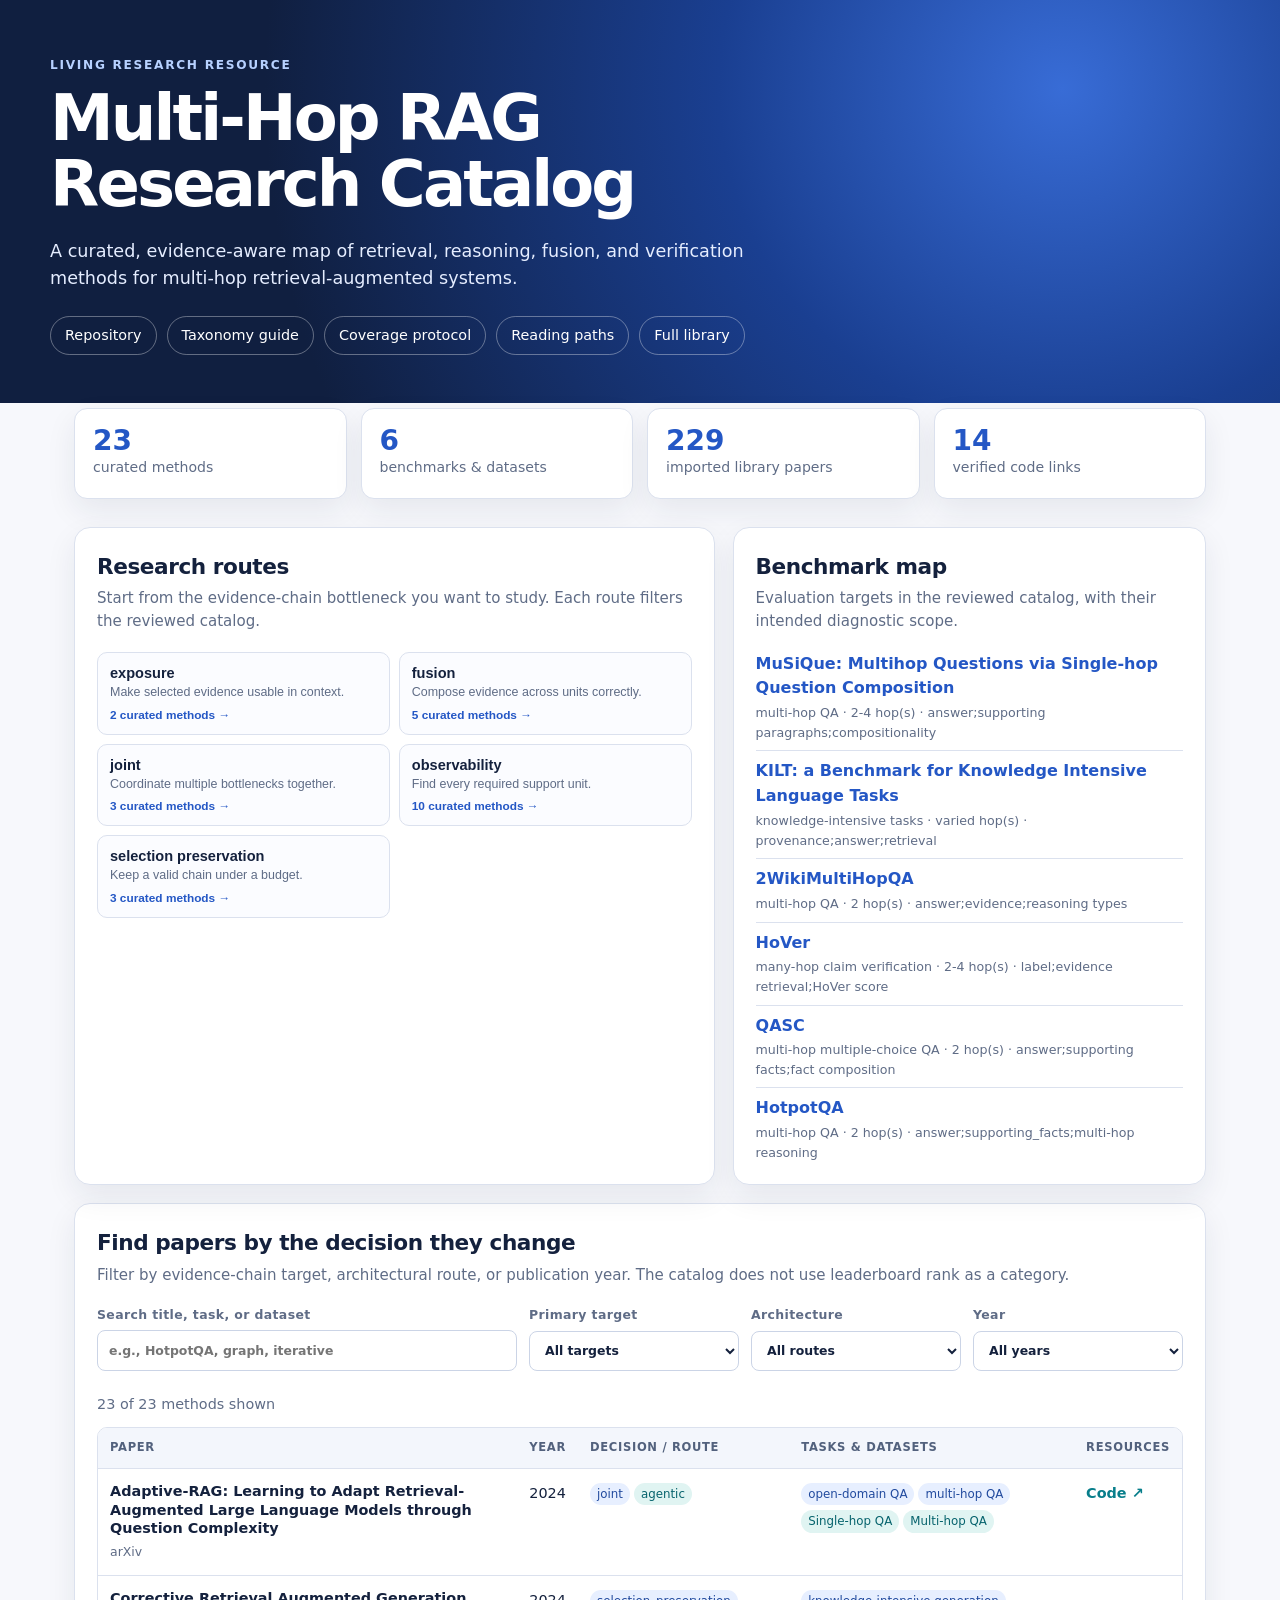
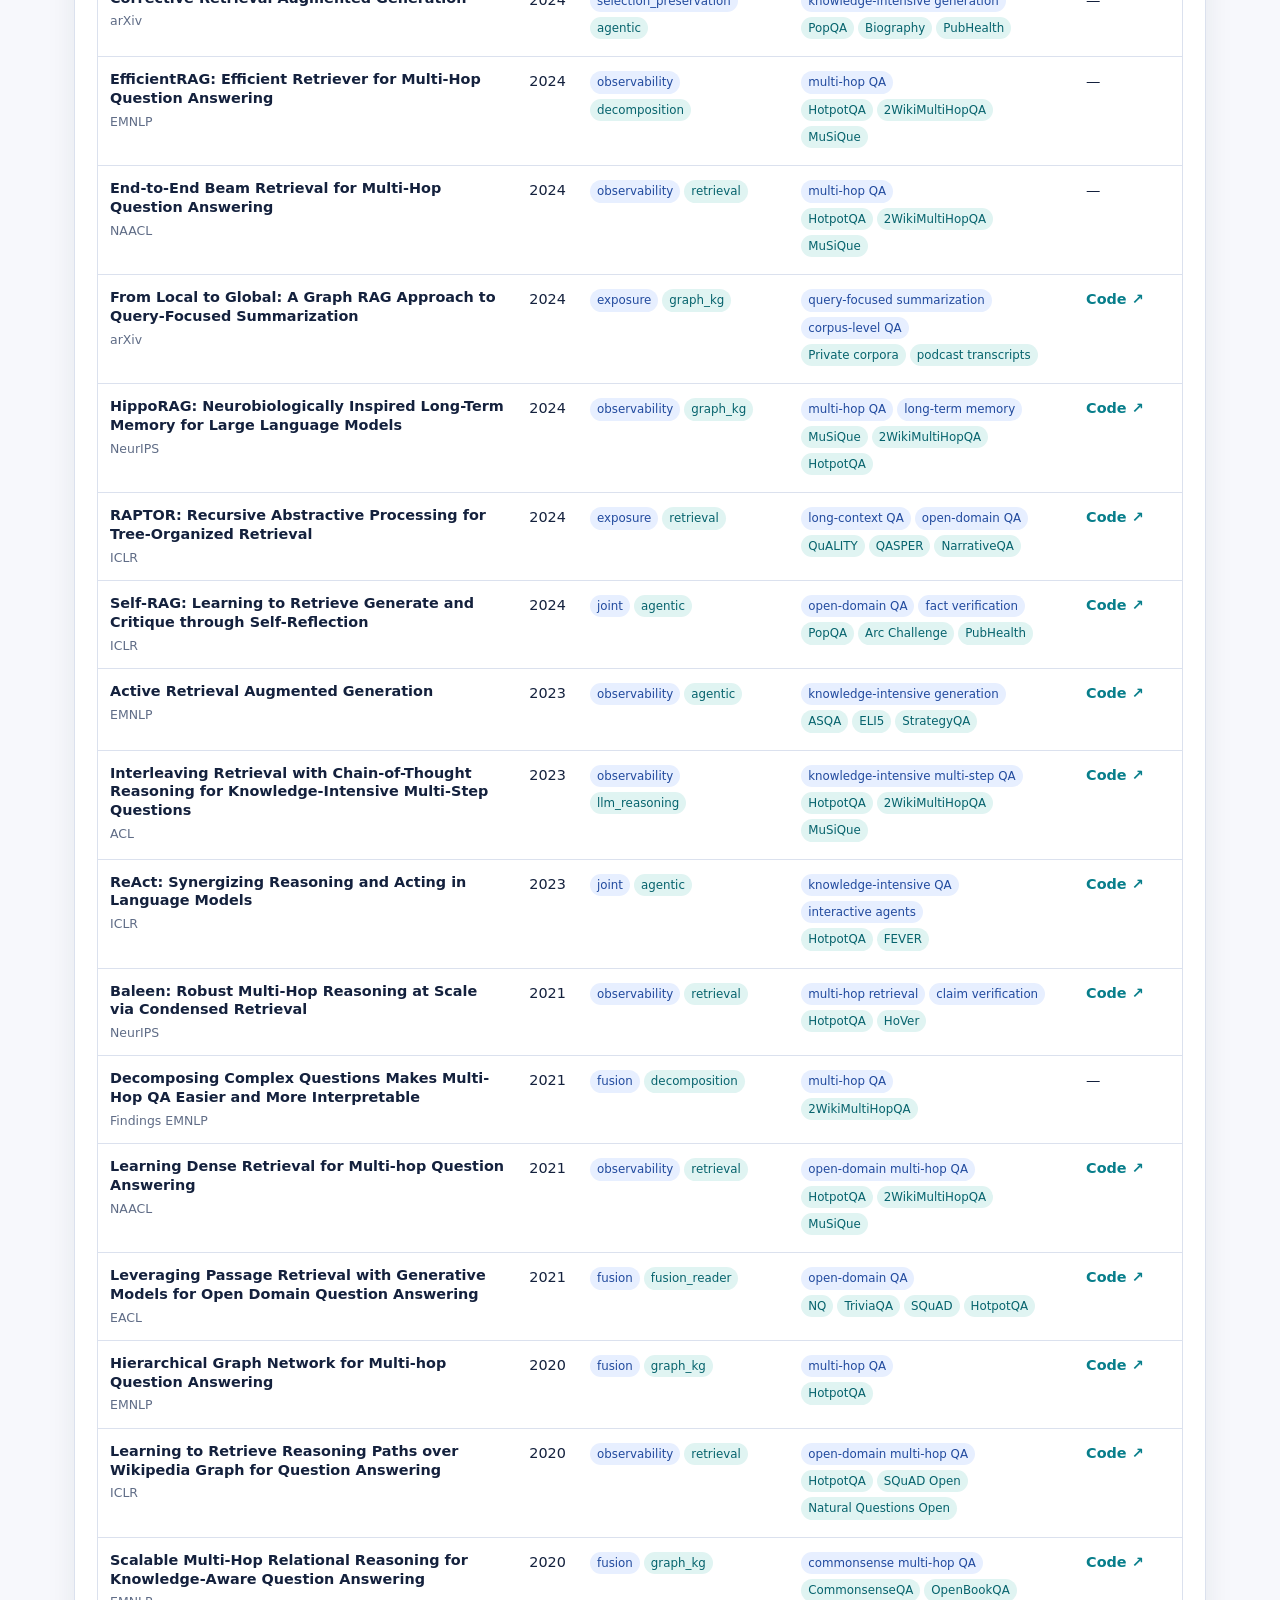
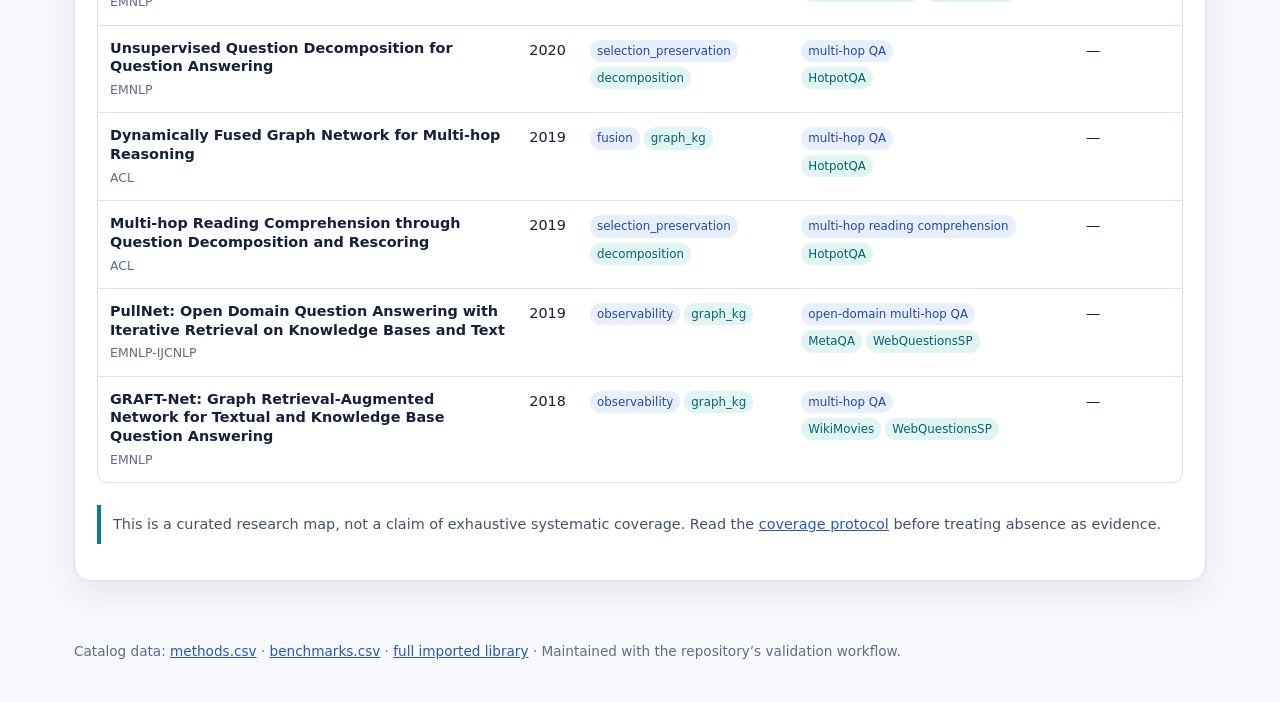
==== docs/index.html @ 1af34204 "Sync v7 evidence-chain manuscript artifacts" ====
<!doctype html>
<html lang="en">
  <head>
    <meta charset="utf-8">
    <meta name="viewport" content="width=device-width, initial-scale=1">
    <meta name="description" content="A filterable research catalog for multi-hop retrieval-augmented reasoning.">
    <title>Multi-Hop RAG Survey · Research Catalog</title>
    <style>
      :root {
        --ink: #14213d;
        --paper: #f7f8fc;
        --surface: #ffffff;
        --line: #dbe1ee;
        --muted: #5f6c86;
        --accent: #2457c5;
        --accent-soft: #e7efff;
        --teal: #087e8b;
        --shadow: 0 12px 30px rgba(20, 33, 61, .08);
      }
      * { box-sizing: border-box; }
      body { margin: 0; color: var(--ink); background: var(--paper); font: 16px/1.55 Inter, ui-sans-serif, system-ui, -apple-system, BlinkMacSystemFont, "Segoe UI", sans-serif; }
      a { color: var(--accent); }
      .hero { background: radial-gradient(circle at 83% 22%, #386cd6 0, #1a3f91 31%, #101f40 72%); color: #fff; padding: 56px 24px 48px; }
      .wrap { width: min(1180px, 100%); margin: 0 auto; }
      .eyebrow { margin: 0 0 10px; color: #b7d1ff; font-size: .76rem; font-weight: 750; letter-spacing: .14em; text-transform: uppercase; }
      h1 { max-width: 860px; margin: 0; font-size: clamp(2.1rem, 5vw, 4rem); line-height: 1.04; letter-spacing: -.045em; }
      .lead { max-width: 750px; margin: 20px 0 0; color: #e5edff; font-size: 1.1rem; }
      .links { display: flex; flex-wrap: wrap; gap: 10px; margin-top: 24px; }
      .links a { border: 1px solid rgba(255,255,255,.35); border-radius: 999px; color: #fff; padding: 7px 14px; text-decoration: none; font-size: .9rem; }
      main { padding: 30px 24px 60px; }
      .metrics { display: grid; grid-template-columns: repeat(4, minmax(0, 1fr)); gap: 14px; margin: -25px 0 28px; }
      .metric { background: var(--surface); border: 1px solid var(--line); border-radius: 13px; box-shadow: var(--shadow); padding: 18px; }
      .metric strong { display: block; color: var(--accent); font-size: 1.75rem; line-height: 1; }
      .metric span { color: var(--muted); font-size: .88rem; }
      .panel { background: var(--surface); border: 1px solid var(--line); border-radius: 16px; box-shadow: var(--shadow); padding: 22px; }
      .hub-grid { display: grid; grid-template-columns: 1.15fr .85fr; gap: 18px; margin-bottom: 18px; }
      .route-grid { display: grid; grid-template-columns: repeat(2, minmax(0, 1fr)); gap: 9px; }
      .route { border: 1px solid var(--line); border-radius: 10px; background: #fbfcff; color: var(--ink); cursor: pointer; padding: 12px; text-align: left; transition: border-color .15s, transform .15s; }
      .route:hover { border-color: var(--accent); transform: translateY(-1px); }
      .route strong { display: block; font-size: .91rem; }
      .route span { color: var(--muted); display: block; font-size: .78rem; line-height: 1.35; margin-top: 3px; }
      .route em { color: var(--accent); display: block; font-size: .74rem; font-style: normal; font-weight: 750; margin-top: 7px; }
      .benchmark-list { display: grid; gap: 8px; }
      .benchmark { border-bottom: 1px solid var(--line); padding-bottom: 8px; }
      .benchmark:last-child { border: 0; padding-bottom: 0; }
      .benchmark a { font-weight: 720; text-decoration: none; }
      .benchmark p { color: var(--muted); font-size: .79rem; margin: 2px 0 0; }
      h2 { margin: 0 0 4px; font-size: 1.35rem; letter-spacing: -.02em; }
      .subtle { margin: 0 0 18px; color: var(--muted); font-size: .94rem; }
      .filters { display: grid; grid-template-columns: 2fr repeat(3, 1fr); gap: 12px; }
      label { display: grid; gap: 5px; color: var(--muted); font-size: .78rem; font-weight: 700; letter-spacing: .03em; }
      input, select { width: 100%; border: 1px solid #cbd4e6; border-radius: 8px; background: #fff; color: var(--ink); font: inherit; padding: 10px 11px; }
      input:focus, select:focus { outline: 3px solid #bcd0ff; border-color: var(--accent); }
      .result-line { margin: 22px 0 12px; color: var(--muted); font-size: .9rem; }
      .scroll { overflow-x: auto; border: 1px solid var(--line); border-radius: 10px; }
      table { width: 100%; min-width: 920px; border-collapse: collapse; font-size: .9rem; }
      th { padding: 11px 12px; background: #f3f6fc; color: #52617d; font-size: .72rem; letter-spacing: .06em; text-align: left; text-transform: uppercase; }
      td { padding: 13px 12px; border-top: 1px solid var(--line); vertical-align: top; }
      .paper { display: block; color: var(--ink); font-weight: 720; line-height: 1.3; text-decoration: none; }
      .paper:hover { color: var(--accent); text-decoration: underline; }
      .venue { display: block; margin-top: 4px; color: var(--muted); font-size: .78rem; }
      .tag { display: inline-block; margin: 0 4px 4px 0; border-radius: 999px; background: var(--accent-soft); color: #214a9e; padding: 2px 7px; font-size: .74rem; white-space: nowrap; }
      .tag.teal { background: #e0f4f2; color: #06636d; }
      .code { color: var(--teal); font-weight: 700; text-decoration: none; }
      .empty { padding: 30px; color: var(--muted); text-align: center; }
      .notice { margin-top: 22px; border-left: 4px solid var(--teal); padding: 8px 12px; color: #44516a; font-size: .9rem; }
      footer { padding: 0 24px 40px; color: var(--muted); font-size: .85rem; }
      @media (max-width: 720px) { .hero { padding-top: 40px; } .metrics, .filters, .hub-grid, .route-grid { grid-template-columns: 1fr; } .panel { padding: 16px; } }
    </style>
  </head>
  <body>
    <header class="hero">
      <div class="wrap">
        <p class="eyebrow">Living research resource</p>
        <h1>Multi-Hop RAG<br>Research Catalog</h1>
        <p class="lead">A curated, evidence-aware map of retrieval, reasoning, fusion, and verification methods for multi-hop retrieval-augmented systems.</p>
        <nav class="links" aria-label="Catalog navigation">
          <a href="https://github.com/TsingyuL/multi-hop-rag-survey">Repository</a>
          <a href="taxonomy.md">Taxonomy guide</a>
          <a href="coverage_protocol.md">Coverage protocol</a>
          <a href="literature_navigator.md">Reading paths</a>
          <a href="library.html">Full library</a>
        </nav>
      </div>
    </header>
    <main class="wrap">
      <section class="metrics" aria-label="Catalog statistics">
        <div class="metric"><strong id="method-count">—</strong><span>curated methods</span></div>
        <div class="metric"><strong id="benchmark-count">—</strong><span>benchmarks & datasets</span></div>
        <div class="metric"><strong id="library-count">—</strong><span>imported library papers</span></div>
        <div class="metric"><strong id="code-count">—</strong><span>verified code links</span></div>
      </section>
      <section class="hub-grid" aria-label="Research map">
        <article class="panel"><h2>Research routes</h2><p class="subtle">Start from the evidence-chain bottleneck you want to study. Each route filters the reviewed catalog.</p><div id="routes" class="route-grid"></div></article>
        <article class="panel"><h2>Benchmark map</h2><p class="subtle">Evaluation targets in the reviewed catalog, with their intended diagnostic scope.</p><div id="benchmarks" class="benchmark-list"></div></article>
      </section>
      <section class="panel">
        <h2>Find papers by the decision they change</h2>
        <p class="subtle">Filter by evidence-chain target, architectural route, or publication year. The catalog does not use leaderboard rank as a category.</p>
        <div class="filters">
          <label>Search title, task, or dataset<input id="search" type="search" placeholder="e.g., HotpotQA, graph, iterative"></label>
          <label>Primary target<select id="estimand"><option value="">All targets</option></select></label>
          <label>Architecture<select id="family"><option value="">All routes</option></select></label>
          <label>Year<select id="year"><option value="">All years</option></select></label>
        </div>
        <p id="result-line" class="result-line" aria-live="polite"></p>
        <div class="scroll"><table>
          <thead><tr><th>Paper</th><th>Year</th><th>Decision / route</th><th>Tasks & datasets</th><th>Resources</th></tr></thead>
          <tbody id="rows"><tr><td colspan="5" class="empty">Loading catalog…</td></tr></tbody>
        </table></div>
        <p class="notice">This is a curated research map, not a claim of exhaustive systematic coverage. Read the <a href="coverage_protocol.md">coverage protocol</a> before treating absence as evidence.</p>
      </section>
    </main>
    <footer class="wrap">Catalog data: <a href="data/methods.csv">methods.csv</a> · <a href="data/benchmarks.csv">benchmarks.csv</a> · <a href="data/library_papers.csv">full imported library</a> · Maintained with the repository’s validation workflow.</footer>
    <script>
      const fields = ["estimand", "family", "year"];
      const labels = { observability: "observability", selection_preservation: "selection preservation", exposure: "exposure", fusion: "fusion", faithfulness: "faithfulness", joint: "joint" };
      const escapeHTML = value => String(value).replace(/[&<>'"]/g, char => ({"&":"&amp;","<":"&lt;",">":"&gt;","'":"&#39;","\"":"&quot;"})[char]);
      const split = value => value.split(";").map(item => item.trim()).filter(Boolean);
      const tag = (text, color = "") => `<span class="tag ${color}">${escapeHTML(text)}</span>`;
      fetch("data/catalog.json")
        .then(response => { if (!response.ok) throw new Error("catalog unavailable"); return response.json(); })
        .then(catalog => {
          const methods = catalog.methods.sort((a, b) => Number(b.year) - Number(a.year) || a.title.localeCompare(b.title));
          document.querySelector("#method-count").textContent = methods.length;
          document.querySelector("#benchmark-count").textContent = catalog.benchmarks.length;
          document.querySelector("#library-count").textContent = (catalog.library || []).length;
          document.querySelector("#code-count").textContent = methods.filter(row => row.code_url).length;
          const options = { estimand: [...new Set(methods.map(row => row.primary_estimand))].sort(), family: [...new Set(methods.map(row => row.architectural_family))].sort(), year: [...new Set(methods.map(row => row.year))].sort((a, b) => b - a) };
          fields.forEach(id => options[id].forEach(value => document.querySelector(`#${id}`).insertAdjacentHTML("beforeend", `<option value="${escapeHTML(value)}">${escapeHTML(labels[value] || value)}</option>`)));
          const routeMeta = {
            observability: "Find every required support unit.",
            selection_preservation: "Keep a valid chain under a budget.",
            exposure: "Make selected evidence usable in context.",
            fusion: "Compose evidence across units correctly.",
            faithfulness: "Test whether evidence causally matters.",
            joint: "Coordinate multiple bottlenecks together.",
          };
          document.querySelector("#routes").innerHTML = options.estimand.map(estimand => {
            const count = methods.filter(row => row.primary_estimand === estimand).length;
            return `<button class="route" type="button" data-estimand="${escapeHTML(estimand)}"><strong>${escapeHTML(labels[estimand] || estimand)}</strong><span>${escapeHTML(routeMeta[estimand] || "")}</span><em>${count} curated methods →</em></button>`;
          }).join("");
          document.querySelector("#benchmarks").innerHTML = catalog.benchmarks.sort((a, b) => Number(b.year) - Number(a.year)).map(benchmark => `<div class="benchmark"><a href="${escapeHTML(benchmark.source_url)}" target="_blank" rel="noopener">${escapeHTML(benchmark.name)}</a><p>${escapeHTML(benchmark.task_type)} · ${escapeHTML(benchmark.hops)} hop(s) · ${escapeHTML(benchmark.diagnostics)}</p></div>`).join("");
          const render = () => {
            const query = document.querySelector("#search").value.toLowerCase().trim();
            const selected = Object.fromEntries(fields.map(id => [id, document.querySelector(`#${id}`).value]));
            const selectedMethods = methods.filter(row => {
              const haystack = [row.title, row.tasks, row.datasets, row.notes, row.venue].join(" ").toLowerCase();
              return (!query || haystack.includes(query)) && (!selected.estimand || row.primary_estimand === selected.estimand) && (!selected.family || row.architectural_family === selected.family) && (!selected.year || row.year === selected.year);
            });
            document.querySelector("#result-line").textContent = `${selectedMethods.length} of ${methods.length} methods shown`;
            document.querySelector("#rows").innerHTML = selectedMethods.length ? selectedMethods.map(row => `
              <tr>
                <td><a class="paper" href="${escapeHTML(row.source_url)}" target="_blank" rel="noopener">${escapeHTML(row.title)}</a><span class="venue">${escapeHTML(row.venue)}</span></td>
                <td>${escapeHTML(row.year)}</td>
                <td>${tag(row.primary_estimand)}${tag(row.architectural_family, "teal")}</td>
                <td>${split(row.tasks).map(item => tag(item)).join("")}<br>${split(row.datasets).map(item => tag(item, "teal")).join("")}</td>
                <td>${row.code_url ? `<a class="code" href="${escapeHTML(row.code_url)}" target="_blank" rel="noopener">Code ↗</a>` : "—"}</td>
              </tr>`).join("") : '<tr><td colspan="5" class="empty">No entries match these filters.</td></tr>';
          };
          document.querySelector("#search").addEventListener("input", render);
          fields.forEach(id => document.querySelector(`#${id}`).addEventListener("change", render));
          document.querySelectorAll(".route").forEach(button => button.addEventListener("click", () => {
            document.querySelector("#estimand").value = button.dataset.estimand;
            render();
            document.querySelector("#search").scrollIntoView({ behavior: "smooth", block: "center" });
          }));
          render();
        })
        .catch(() => { document.querySelector("#rows").innerHTML = '<tr><td colspan="5" class="empty">The catalog data could not be loaded. Build the site data with <code>python3 scripts/build_catalog_site.py</code>.</td></tr>'; });
    </script>
  </body>
</html>
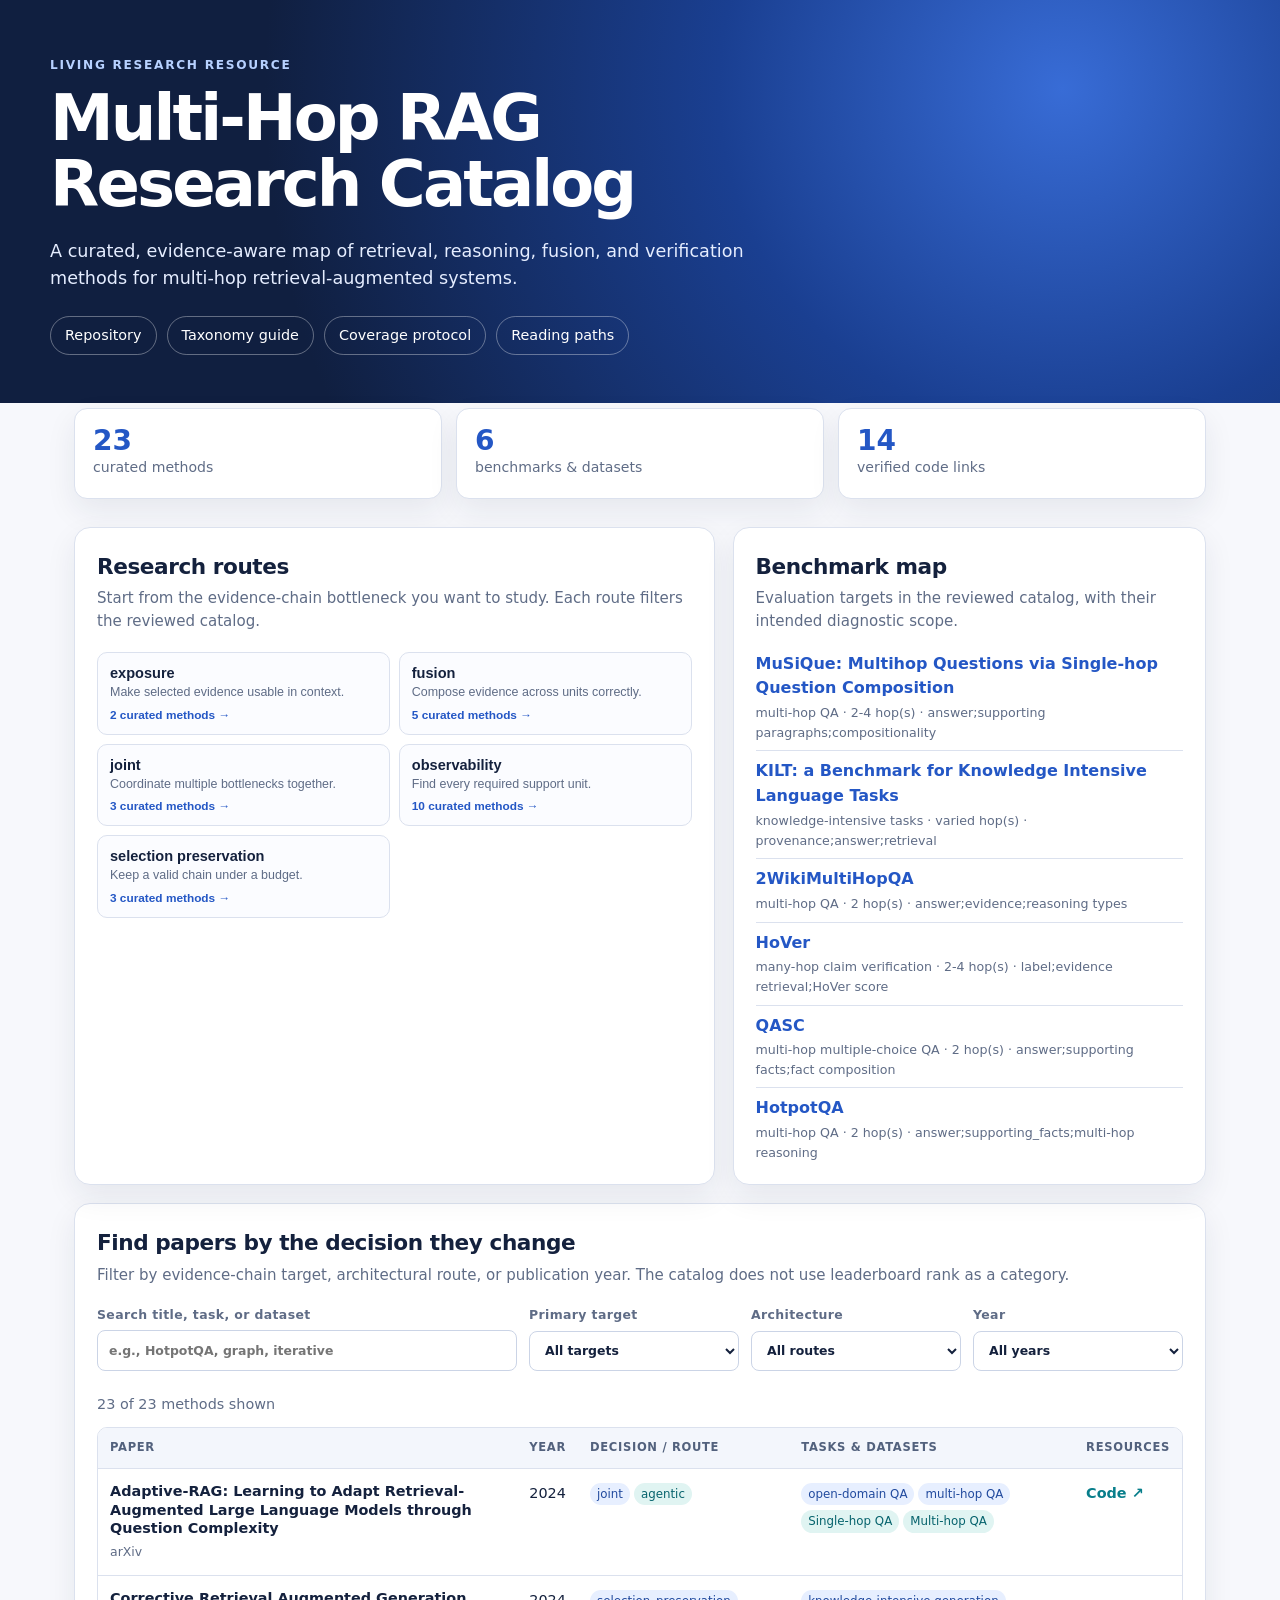
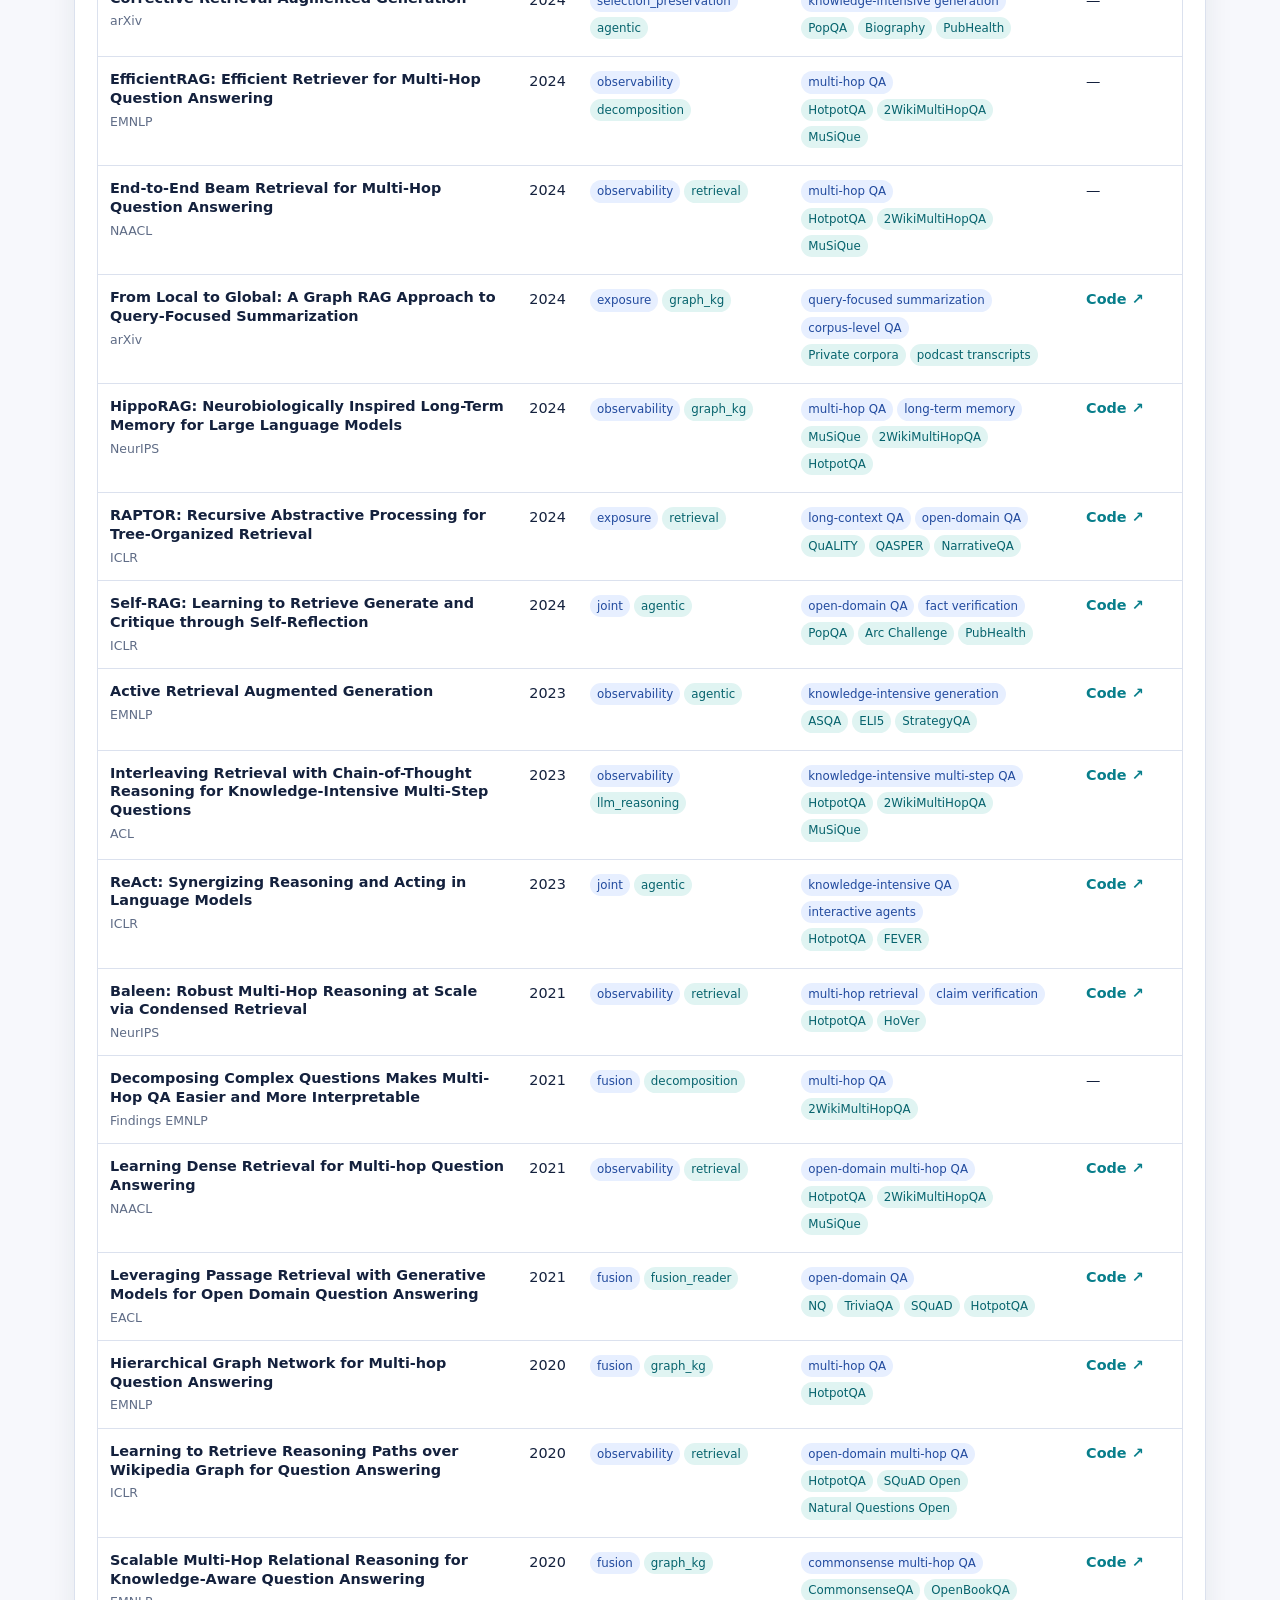
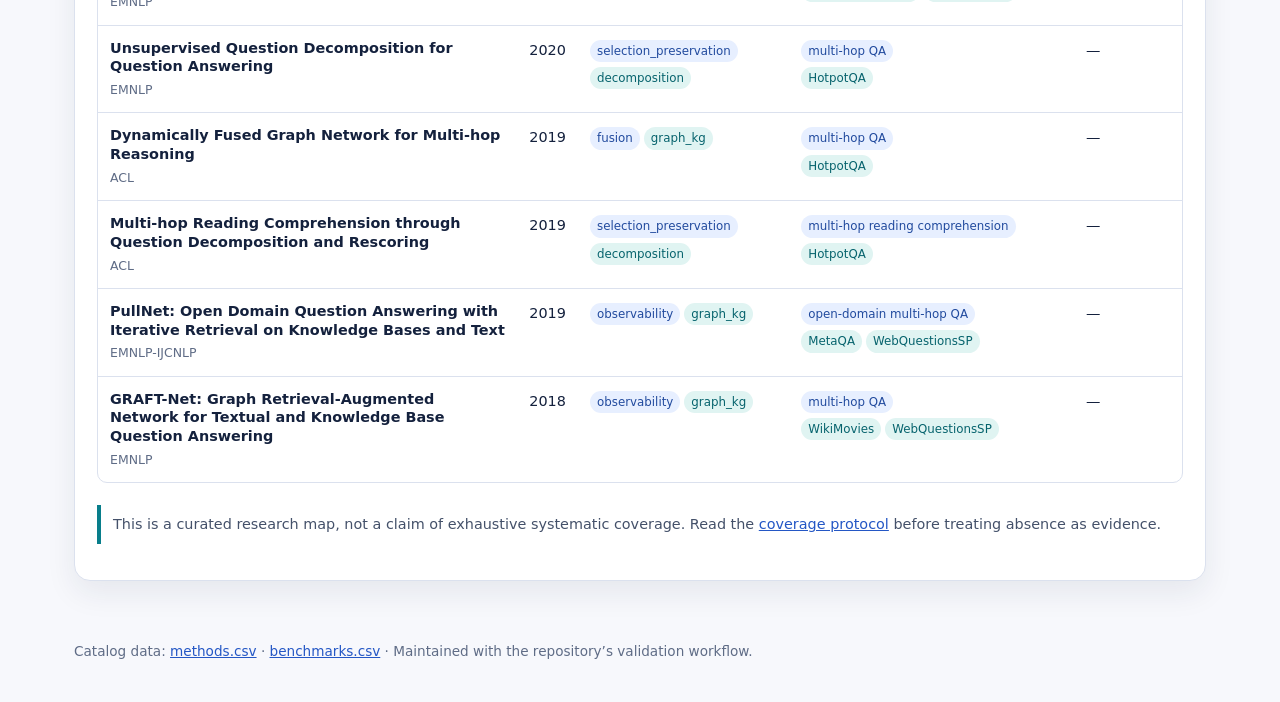
==== commit 432ce0a7: "Prune stale artifacts to current manuscript version" ====
--- a/docs/index.html
+++ b/docs/index.html
@@ -28,7 +28,7 @@
       .links { display: flex; flex-wrap: wrap; gap: 10px; margin-top: 24px; }
       .links a { border: 1px solid rgba(255,255,255,.35); border-radius: 999px; color: #fff; padding: 7px 14px; text-decoration: none; font-size: .9rem; }
       main { padding: 30px 24px 60px; }
-      .metrics { display: grid; grid-template-columns: repeat(4, minmax(0, 1fr)); gap: 14px; margin: -25px 0 28px; }
+      .metrics { display: grid; grid-template-columns: repeat(3, minmax(0, 1fr)); gap: 14px; margin: -25px 0 28px; }
       .metric { background: var(--surface); border: 1px solid var(--line); border-radius: 13px; box-shadow: var(--shadow); padding: 18px; }
       .metric strong { display: block; color: var(--accent); font-size: 1.75rem; line-height: 1; }
       .metric span { color: var(--muted); font-size: .88rem; }
@@ -79,7 +79,6 @@
           <a href="taxonomy.md">Taxonomy guide</a>
           <a href="coverage_protocol.md">Coverage protocol</a>
           <a href="literature_navigator.md">Reading paths</a>
-          <a href="library.html">Full library</a>
         </nav>
       </div>
     </header>
@@ -87,7 +86,6 @@
       <section class="metrics" aria-label="Catalog statistics">
         <div class="metric"><strong id="method-count">—</strong><span>curated methods</span></div>
         <div class="metric"><strong id="benchmark-count">—</strong><span>benchmarks & datasets</span></div>
-        <div class="metric"><strong id="library-count">—</strong><span>imported library papers</span></div>
         <div class="metric"><strong id="code-count">—</strong><span>verified code links</span></div>
       </section>
       <section class="hub-grid" aria-label="Research map">
@@ -111,7 +109,7 @@
         <p class="notice">This is a curated research map, not a claim of exhaustive systematic coverage. Read the <a href="coverage_protocol.md">coverage protocol</a> before treating absence as evidence.</p>
       </section>
     </main>
-    <footer class="wrap">Catalog data: <a href="data/methods.csv">methods.csv</a> · <a href="data/benchmarks.csv">benchmarks.csv</a> · <a href="data/library_papers.csv">full imported library</a> · Maintained with the repository’s validation workflow.</footer>
+    <footer class="wrap">Catalog data: <a href="data/methods.csv">methods.csv</a> · <a href="data/benchmarks.csv">benchmarks.csv</a> · Maintained with the repository’s validation workflow.</footer>
     <script>
       const fields = ["estimand", "family", "year"];
       const labels = { observability: "observability", selection_preservation: "selection preservation", exposure: "exposure", fusion: "fusion", faithfulness: "faithfulness", joint: "joint" };
@@ -124,7 +122,6 @@
           const methods = catalog.methods.sort((a, b) => Number(b.year) - Number(a.year) || a.title.localeCompare(b.title));
           document.querySelector("#method-count").textContent = methods.length;
           document.querySelector("#benchmark-count").textContent = catalog.benchmarks.length;
-          document.querySelector("#library-count").textContent = (catalog.library || []).length;
           document.querySelector("#code-count").textContent = methods.filter(row => row.code_url).length;
           const options = { estimand: [...new Set(methods.map(row => row.primary_estimand))].sort(), family: [...new Set(methods.map(row => row.architectural_family))].sort(), year: [...new Set(methods.map(row => row.year))].sort((a, b) => b - a) };
           fields.forEach(id => options[id].forEach(value => document.querySelector(`#${id}`).insertAdjacentHTML("beforeend", `<option value="${escapeHTML(value)}">${escapeHTML(labels[value] || value)}</option>`)));
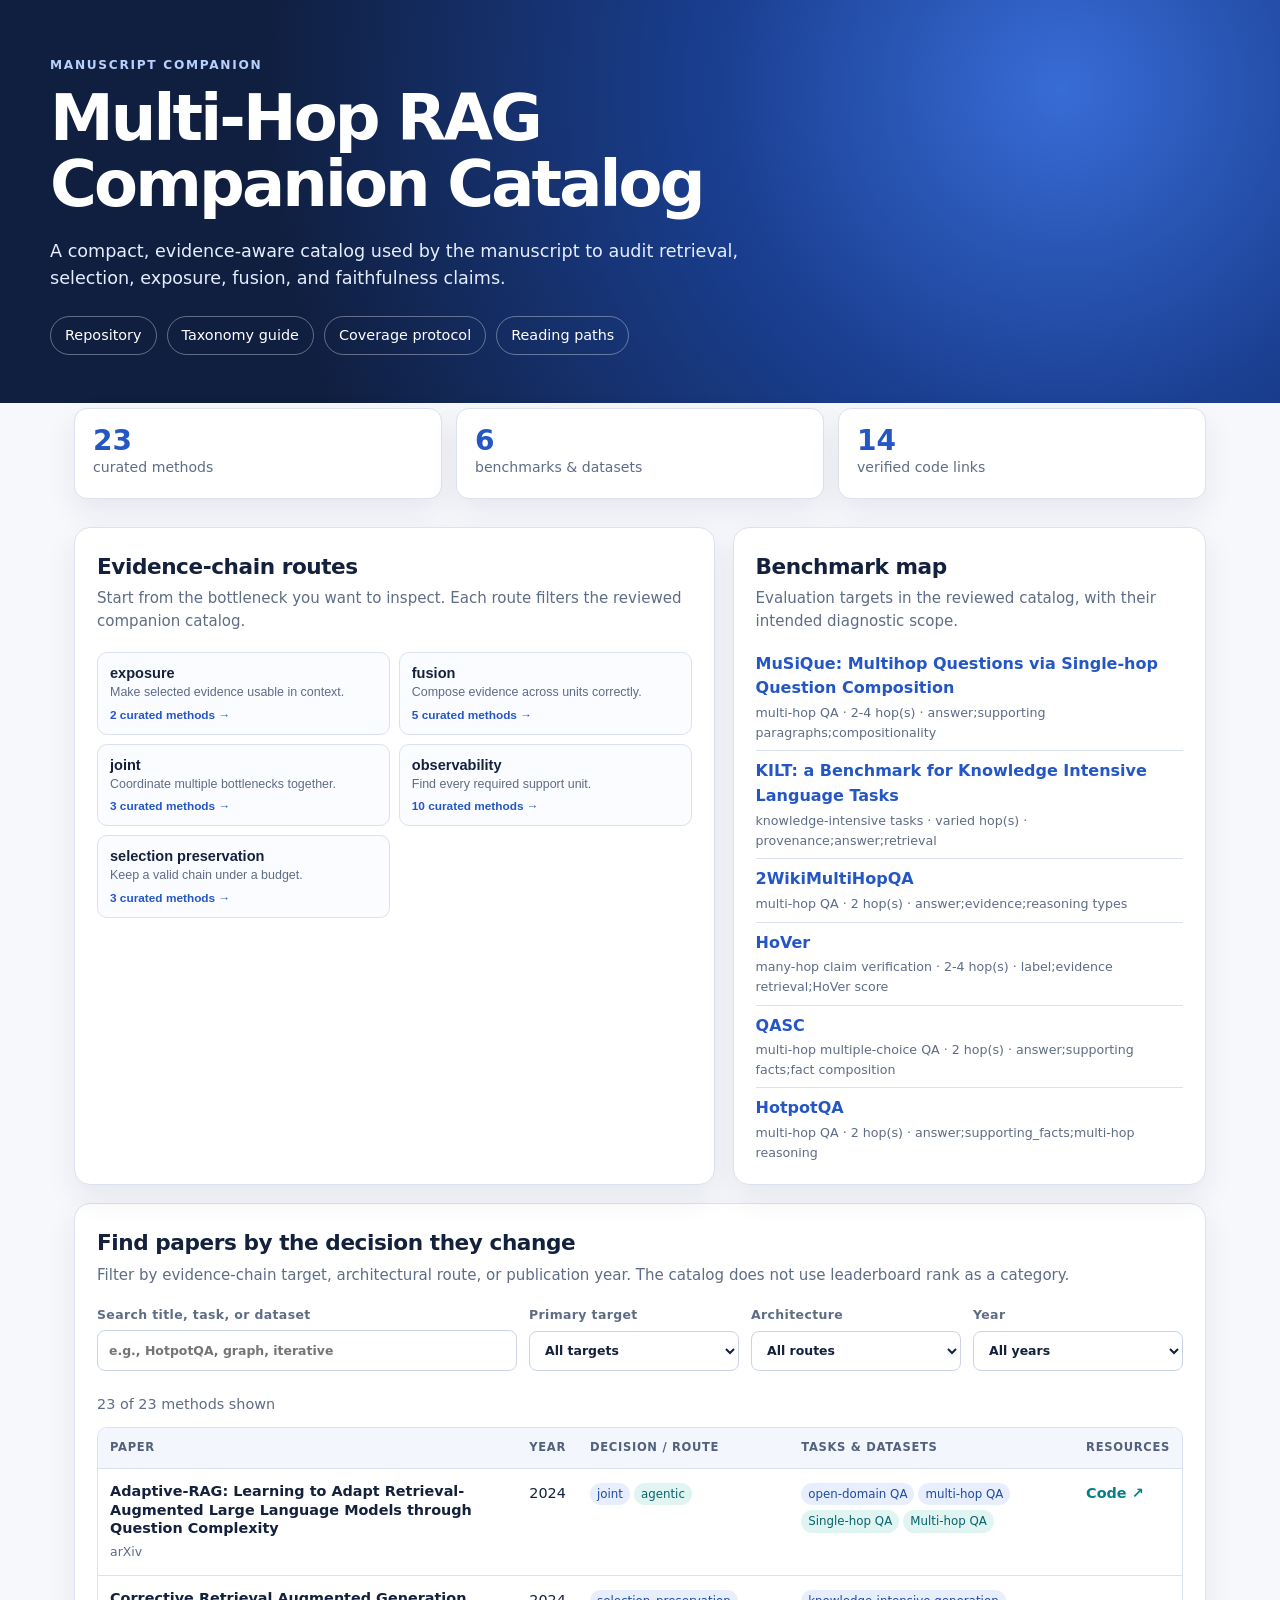
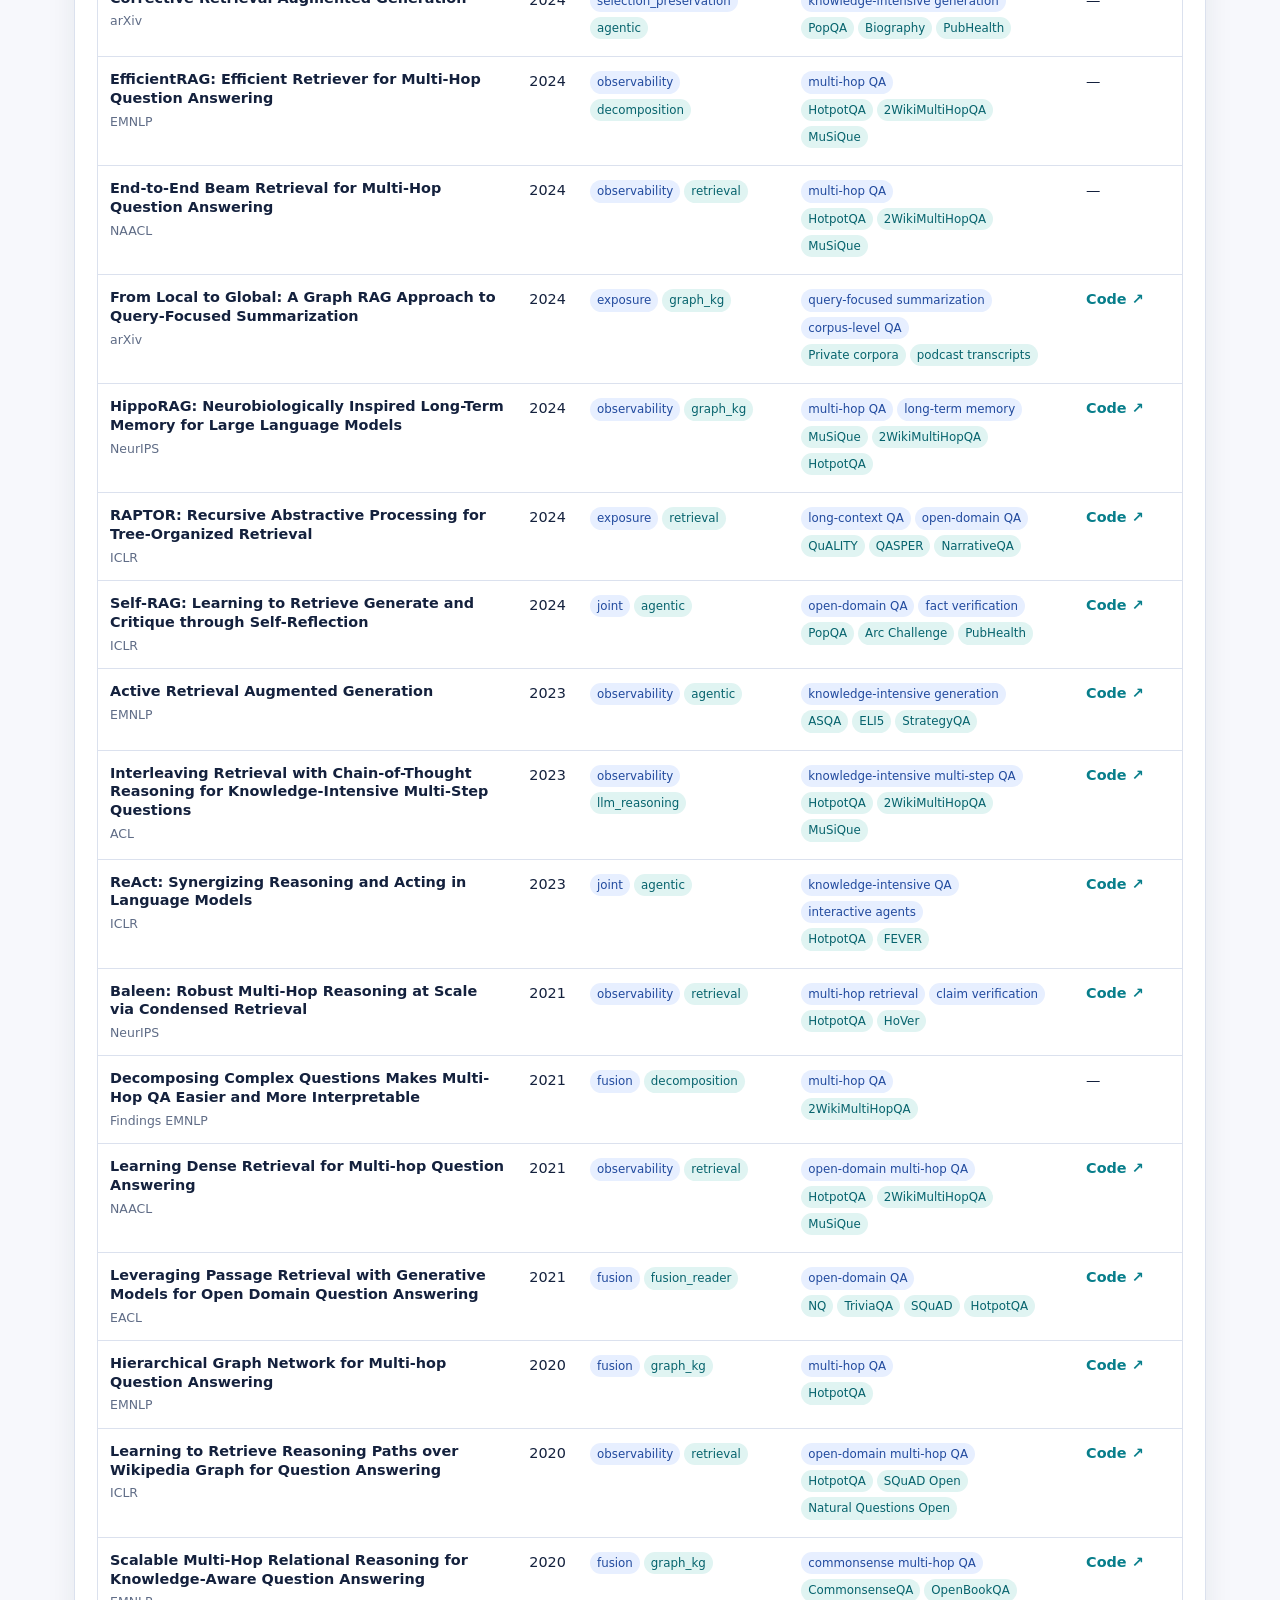
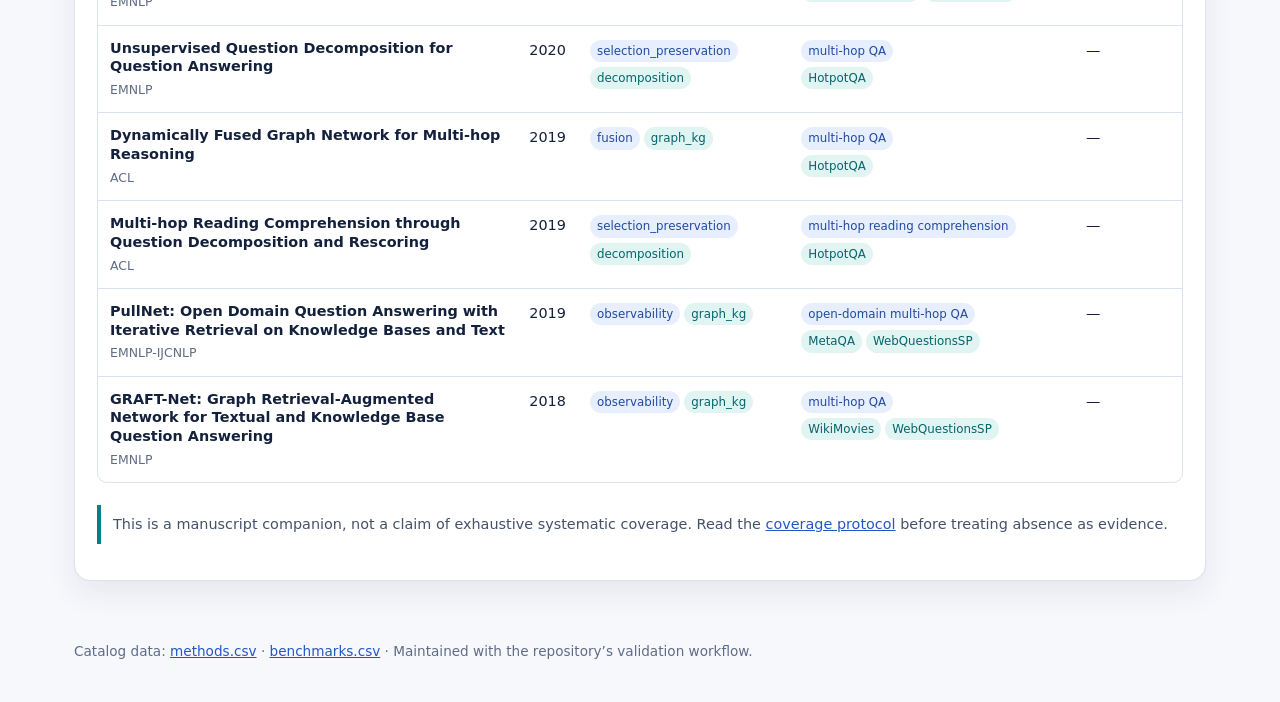
==== commit fbc08a26: "Recenter repository as paper source archive" ====
--- a/docs/index.html
+++ b/docs/index.html
@@ -3,8 +3,8 @@
   <head>
     <meta charset="utf-8">
     <meta name="viewport" content="width=device-width, initial-scale=1">
-    <meta name="description" content="A filterable research catalog for multi-hop retrieval-augmented reasoning.">
-    <title>Multi-Hop RAG Survey · Research Catalog</title>
+    <meta name="description" content="A filterable companion catalog for the multi-hop RAG evidence-chain survey.">
+    <title>Multi-Hop RAG Survey · Companion Catalog</title>
     <style>
       :root {
         --ink: #14213d;
@@ -33,7 +33,7 @@
       .metric strong { display: block; color: var(--accent); font-size: 1.75rem; line-height: 1; }
       .metric span { color: var(--muted); font-size: .88rem; }
       .panel { background: var(--surface); border: 1px solid var(--line); border-radius: 16px; box-shadow: var(--shadow); padding: 22px; }
-      .hub-grid { display: grid; grid-template-columns: 1.15fr .85fr; gap: 18px; margin-bottom: 18px; }
+      .catalog-grid { display: grid; grid-template-columns: 1.15fr .85fr; gap: 18px; margin-bottom: 18px; }
       .route-grid { display: grid; grid-template-columns: repeat(2, minmax(0, 1fr)); gap: 9px; }
       .route { border: 1px solid var(--line); border-radius: 10px; background: #fbfcff; color: var(--ink); cursor: pointer; padding: 12px; text-align: left; transition: border-color .15s, transform .15s; }
       .route:hover { border-color: var(--accent); transform: translateY(-1px); }
@@ -65,15 +65,15 @@
       .empty { padding: 30px; color: var(--muted); text-align: center; }
       .notice { margin-top: 22px; border-left: 4px solid var(--teal); padding: 8px 12px; color: #44516a; font-size: .9rem; }
       footer { padding: 0 24px 40px; color: var(--muted); font-size: .85rem; }
-      @media (max-width: 720px) { .hero { padding-top: 40px; } .metrics, .filters, .hub-grid, .route-grid { grid-template-columns: 1fr; } .panel { padding: 16px; } }
+      @media (max-width: 720px) { .hero { padding-top: 40px; } .metrics, .filters, .catalog-grid, .route-grid { grid-template-columns: 1fr; } .panel { padding: 16px; } }
     </style>
   </head>
   <body>
     <header class="hero">
       <div class="wrap">
-        <p class="eyebrow">Living research resource</p>
-        <h1>Multi-Hop RAG<br>Research Catalog</h1>
-        <p class="lead">A curated, evidence-aware map of retrieval, reasoning, fusion, and verification methods for multi-hop retrieval-augmented systems.</p>
+        <p class="eyebrow">Manuscript companion</p>
+        <h1>Multi-Hop RAG<br>Companion Catalog</h1>
+        <p class="lead">A compact, evidence-aware catalog used by the manuscript to audit retrieval, selection, exposure, fusion, and faithfulness claims.</p>
         <nav class="links" aria-label="Catalog navigation">
           <a href="https://github.com/TsingyuL/multi-hop-rag-survey">Repository</a>
           <a href="taxonomy.md">Taxonomy guide</a>
@@ -88,8 +88,8 @@
         <div class="metric"><strong id="benchmark-count">—</strong><span>benchmarks & datasets</span></div>
         <div class="metric"><strong id="code-count">—</strong><span>verified code links</span></div>
       </section>
-      <section class="hub-grid" aria-label="Research map">
-        <article class="panel"><h2>Research routes</h2><p class="subtle">Start from the evidence-chain bottleneck you want to study. Each route filters the reviewed catalog.</p><div id="routes" class="route-grid"></div></article>
+      <section class="catalog-grid" aria-label="Companion catalog map">
+        <article class="panel"><h2>Evidence-chain routes</h2><p class="subtle">Start from the bottleneck you want to inspect. Each route filters the reviewed companion catalog.</p><div id="routes" class="route-grid"></div></article>
         <article class="panel"><h2>Benchmark map</h2><p class="subtle">Evaluation targets in the reviewed catalog, with their intended diagnostic scope.</p><div id="benchmarks" class="benchmark-list"></div></article>
       </section>
       <section class="panel">
@@ -106,7 +106,7 @@
           <thead><tr><th>Paper</th><th>Year</th><th>Decision / route</th><th>Tasks & datasets</th><th>Resources</th></tr></thead>
           <tbody id="rows"><tr><td colspan="5" class="empty">Loading catalog…</td></tr></tbody>
         </table></div>
-        <p class="notice">This is a curated research map, not a claim of exhaustive systematic coverage. Read the <a href="coverage_protocol.md">coverage protocol</a> before treating absence as evidence.</p>
+        <p class="notice">This is a manuscript companion, not a claim of exhaustive systematic coverage. Read the <a href="coverage_protocol.md">coverage protocol</a> before treating absence as evidence.</p>
       </section>
     </main>
     <footer class="wrap">Catalog data: <a href="data/methods.csv">methods.csv</a> · <a href="data/benchmarks.csv">benchmarks.csv</a> · Maintained with the repository’s validation workflow.</footer>
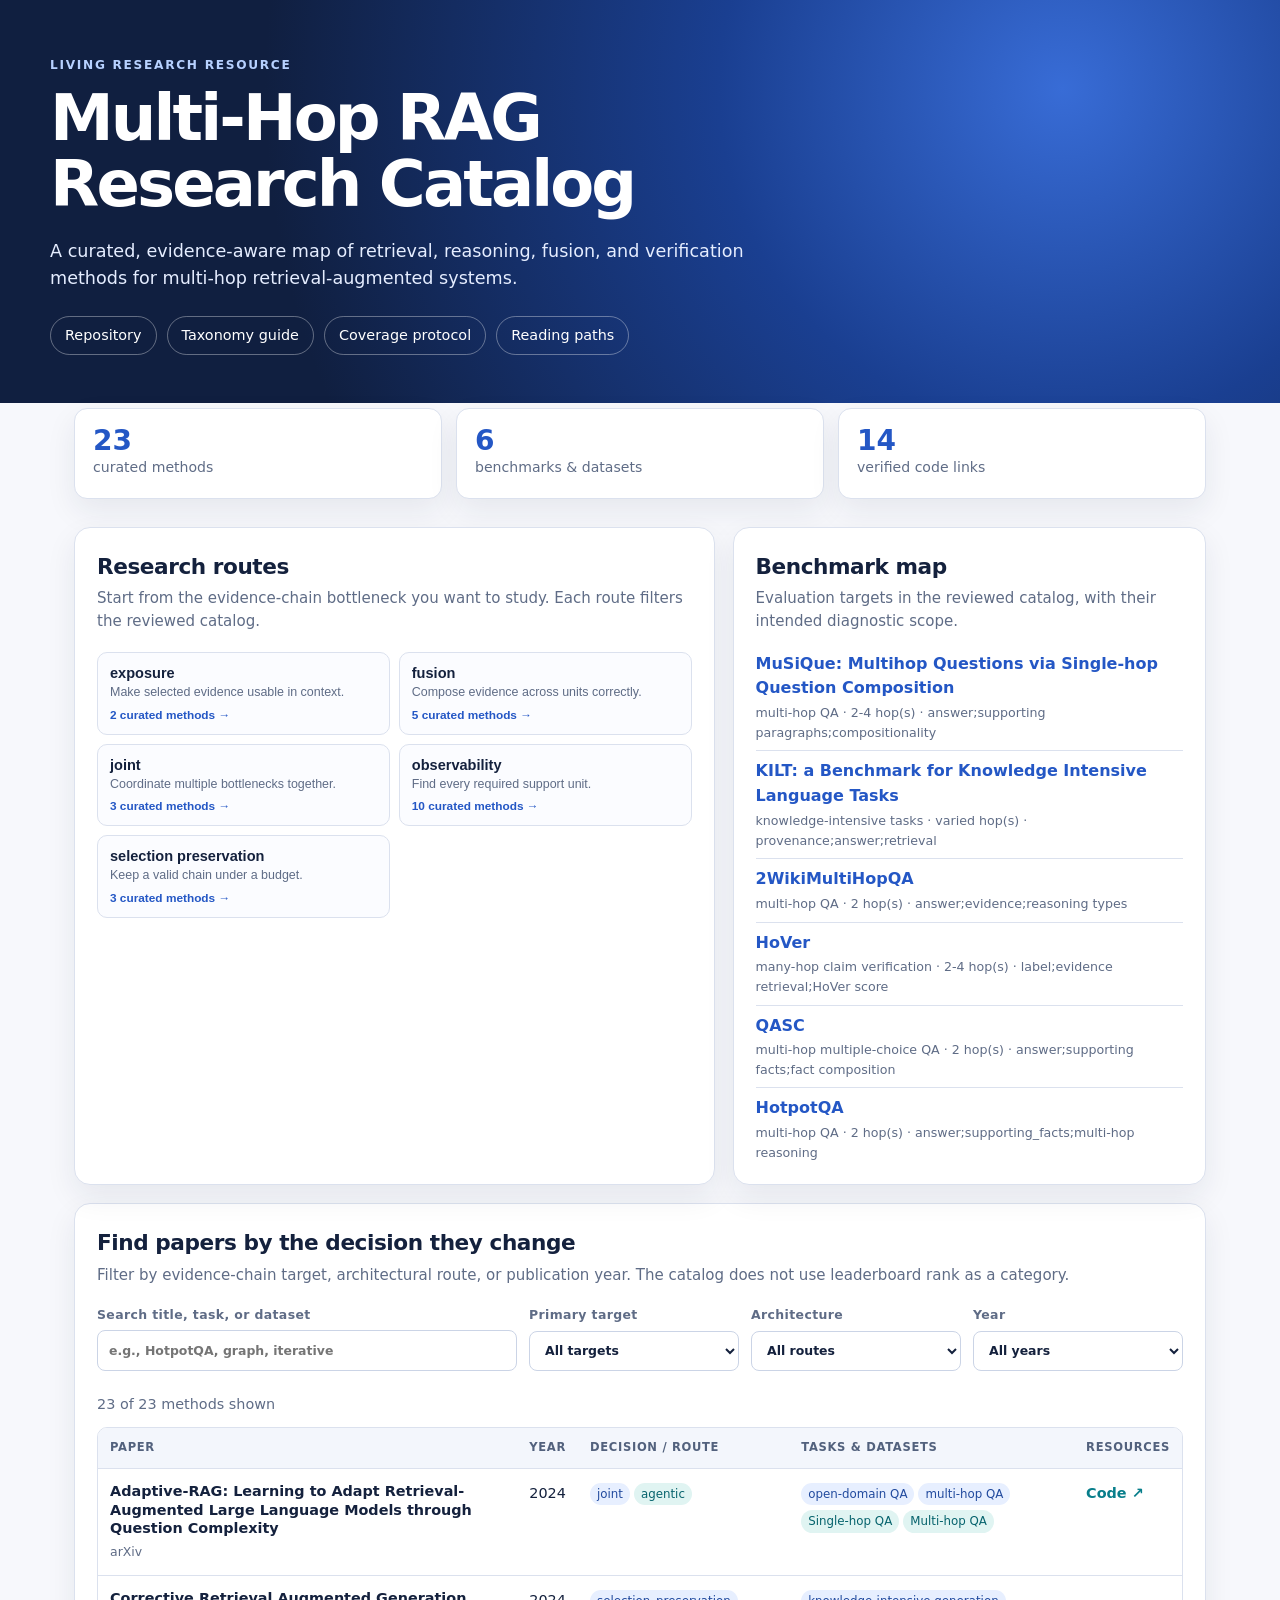
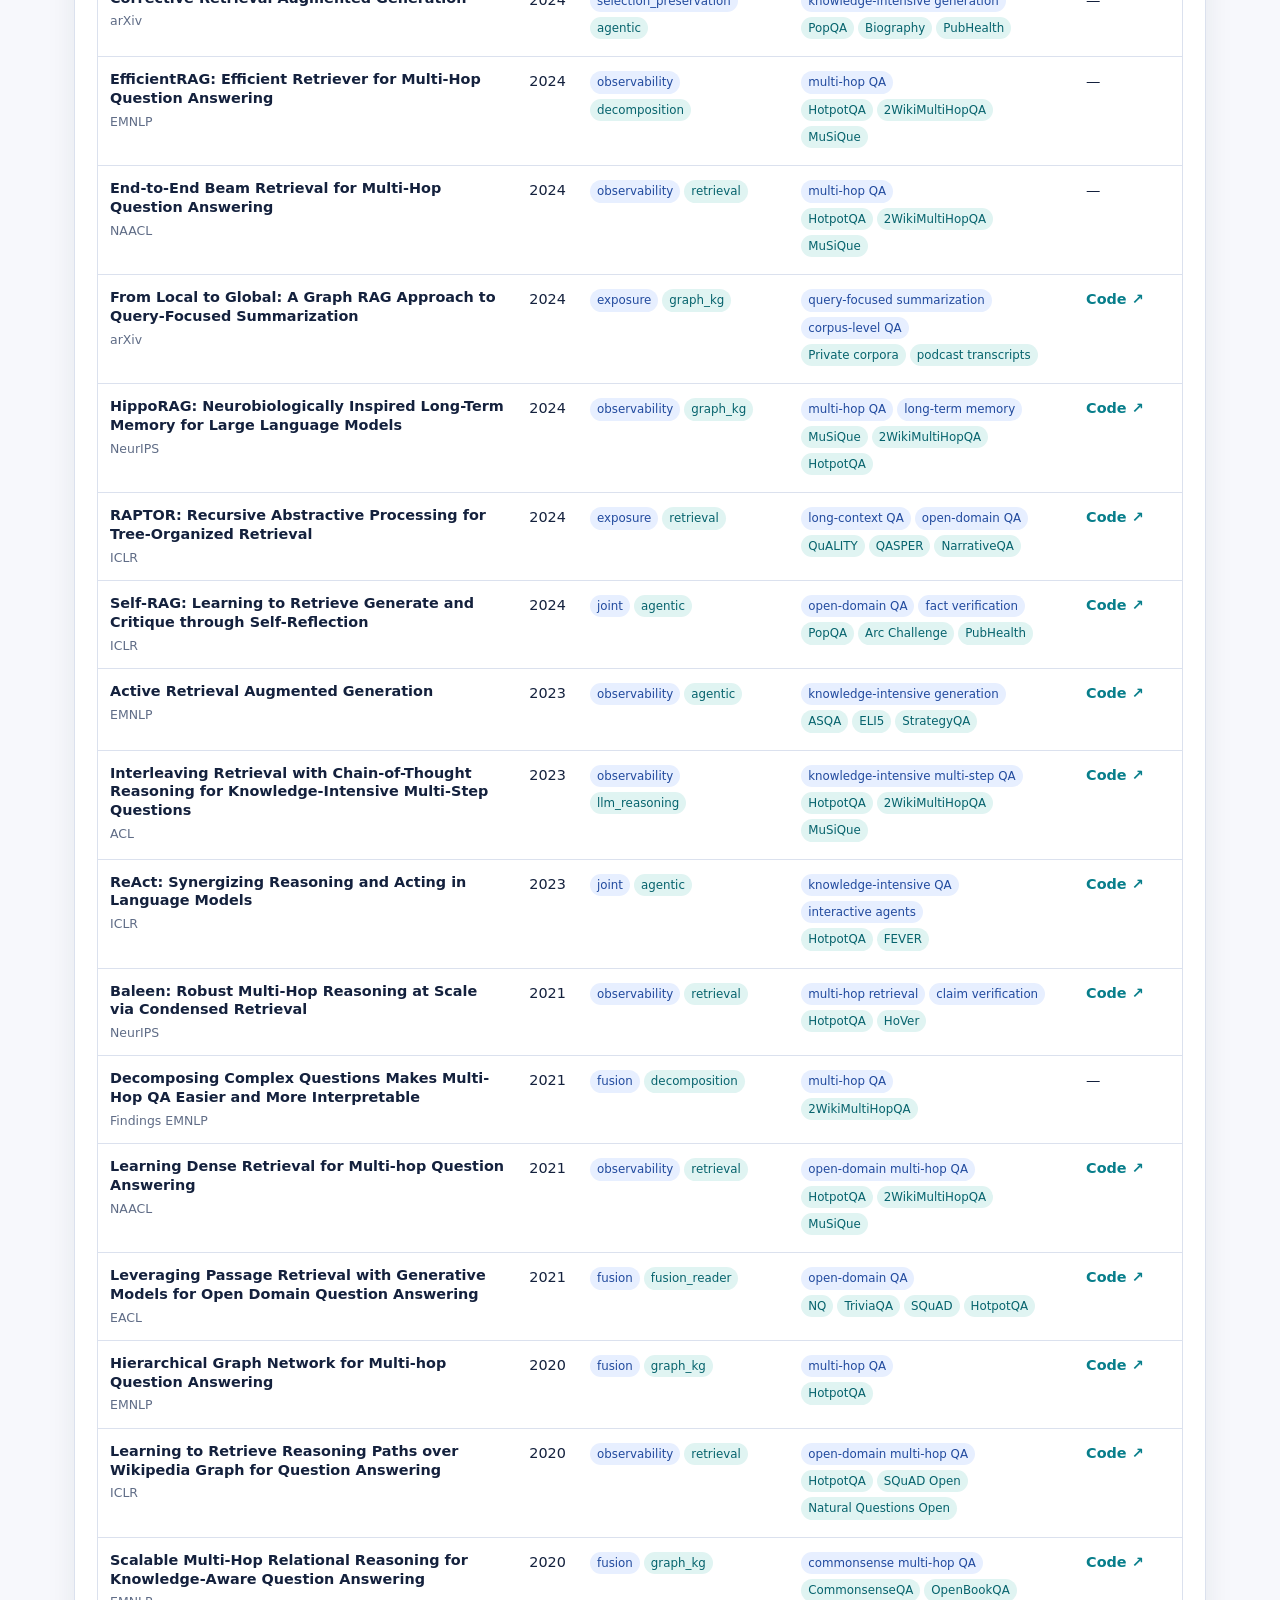
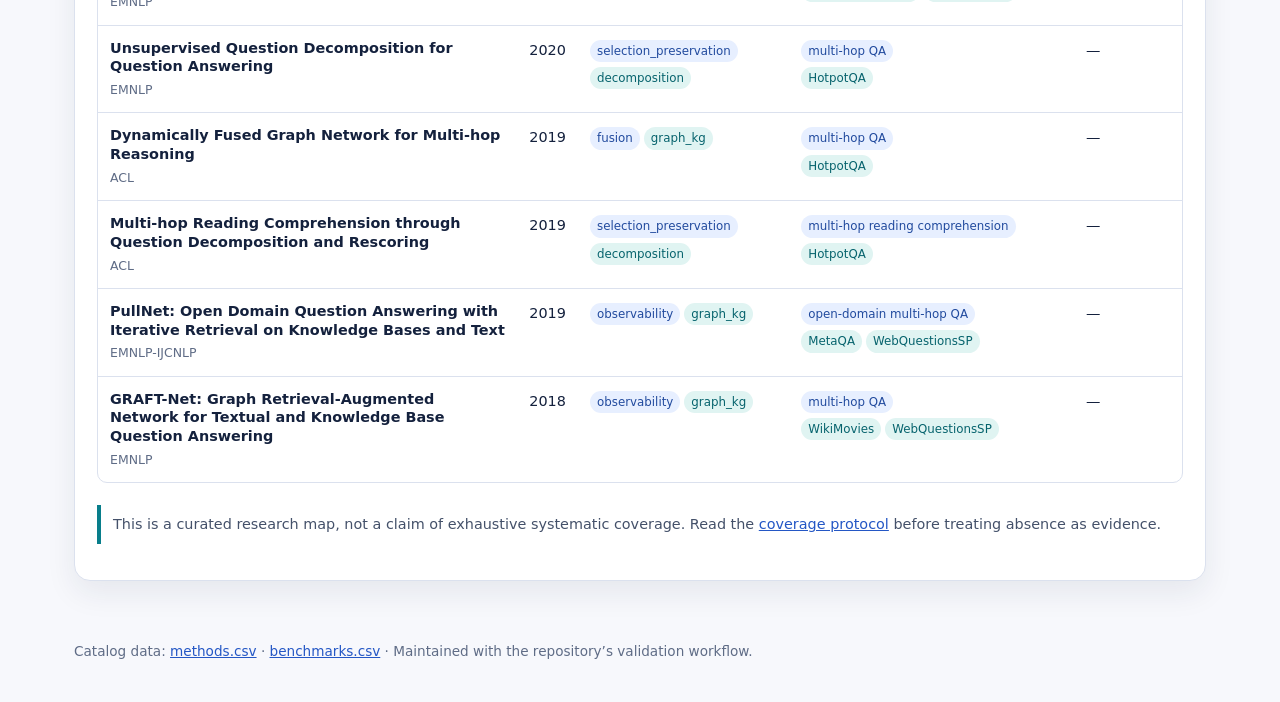
==== commit e11ec05a: "Revert "Recenter repository as paper source archive" This reverts commit fbc08a2679744e46a59d15c6ee9" ====
--- a/docs/index.html
+++ b/docs/index.html
@@ -3,8 +3,8 @@
   <head>
     <meta charset="utf-8">
     <meta name="viewport" content="width=device-width, initial-scale=1">
-    <meta name="description" content="A filterable companion catalog for the multi-hop RAG evidence-chain survey.">
-    <title>Multi-Hop RAG Survey · Companion Catalog</title>
+    <meta name="description" content="A filterable research catalog for multi-hop retrieval-augmented reasoning.">
+    <title>Multi-Hop RAG Survey · Research Catalog</title>
     <style>
       :root {
         --ink: #14213d;
@@ -33,7 +33,7 @@
       .metric strong { display: block; color: var(--accent); font-size: 1.75rem; line-height: 1; }
       .metric span { color: var(--muted); font-size: .88rem; }
       .panel { background: var(--surface); border: 1px solid var(--line); border-radius: 16px; box-shadow: var(--shadow); padding: 22px; }
-      .catalog-grid { display: grid; grid-template-columns: 1.15fr .85fr; gap: 18px; margin-bottom: 18px; }
+      .hub-grid { display: grid; grid-template-columns: 1.15fr .85fr; gap: 18px; margin-bottom: 18px; }
       .route-grid { display: grid; grid-template-columns: repeat(2, minmax(0, 1fr)); gap: 9px; }
       .route { border: 1px solid var(--line); border-radius: 10px; background: #fbfcff; color: var(--ink); cursor: pointer; padding: 12px; text-align: left; transition: border-color .15s, transform .15s; }
       .route:hover { border-color: var(--accent); transform: translateY(-1px); }
@@ -65,15 +65,15 @@
       .empty { padding: 30px; color: var(--muted); text-align: center; }
       .notice { margin-top: 22px; border-left: 4px solid var(--teal); padding: 8px 12px; color: #44516a; font-size: .9rem; }
       footer { padding: 0 24px 40px; color: var(--muted); font-size: .85rem; }
-      @media (max-width: 720px) { .hero { padding-top: 40px; } .metrics, .filters, .catalog-grid, .route-grid { grid-template-columns: 1fr; } .panel { padding: 16px; } }
+      @media (max-width: 720px) { .hero { padding-top: 40px; } .metrics, .filters, .hub-grid, .route-grid { grid-template-columns: 1fr; } .panel { padding: 16px; } }
     </style>
   </head>
   <body>
     <header class="hero">
       <div class="wrap">
-        <p class="eyebrow">Manuscript companion</p>
-        <h1>Multi-Hop RAG<br>Companion Catalog</h1>
-        <p class="lead">A compact, evidence-aware catalog used by the manuscript to audit retrieval, selection, exposure, fusion, and faithfulness claims.</p>
+        <p class="eyebrow">Living research resource</p>
+        <h1>Multi-Hop RAG<br>Research Catalog</h1>
+        <p class="lead">A curated, evidence-aware map of retrieval, reasoning, fusion, and verification methods for multi-hop retrieval-augmented systems.</p>
         <nav class="links" aria-label="Catalog navigation">
           <a href="https://github.com/TsingyuL/multi-hop-rag-survey">Repository</a>
           <a href="taxonomy.md">Taxonomy guide</a>
@@ -88,8 +88,8 @@
         <div class="metric"><strong id="benchmark-count">—</strong><span>benchmarks & datasets</span></div>
         <div class="metric"><strong id="code-count">—</strong><span>verified code links</span></div>
       </section>
-      <section class="catalog-grid" aria-label="Companion catalog map">
-        <article class="panel"><h2>Evidence-chain routes</h2><p class="subtle">Start from the bottleneck you want to inspect. Each route filters the reviewed companion catalog.</p><div id="routes" class="route-grid"></div></article>
+      <section class="hub-grid" aria-label="Research map">
+        <article class="panel"><h2>Research routes</h2><p class="subtle">Start from the evidence-chain bottleneck you want to study. Each route filters the reviewed catalog.</p><div id="routes" class="route-grid"></div></article>
         <article class="panel"><h2>Benchmark map</h2><p class="subtle">Evaluation targets in the reviewed catalog, with their intended diagnostic scope.</p><div id="benchmarks" class="benchmark-list"></div></article>
       </section>
       <section class="panel">
@@ -106,7 +106,7 @@
           <thead><tr><th>Paper</th><th>Year</th><th>Decision / route</th><th>Tasks & datasets</th><th>Resources</th></tr></thead>
           <tbody id="rows"><tr><td colspan="5" class="empty">Loading catalog…</td></tr></tbody>
         </table></div>
-        <p class="notice">This is a manuscript companion, not a claim of exhaustive systematic coverage. Read the <a href="coverage_protocol.md">coverage protocol</a> before treating absence as evidence.</p>
+        <p class="notice">This is a curated research map, not a claim of exhaustive systematic coverage. Read the <a href="coverage_protocol.md">coverage protocol</a> before treating absence as evidence.</p>
       </section>
     </main>
     <footer class="wrap">Catalog data: <a href="data/methods.csv">methods.csv</a> · <a href="data/benchmarks.csv">benchmarks.csv</a> · Maintained with the repository’s validation workflow.</footer>
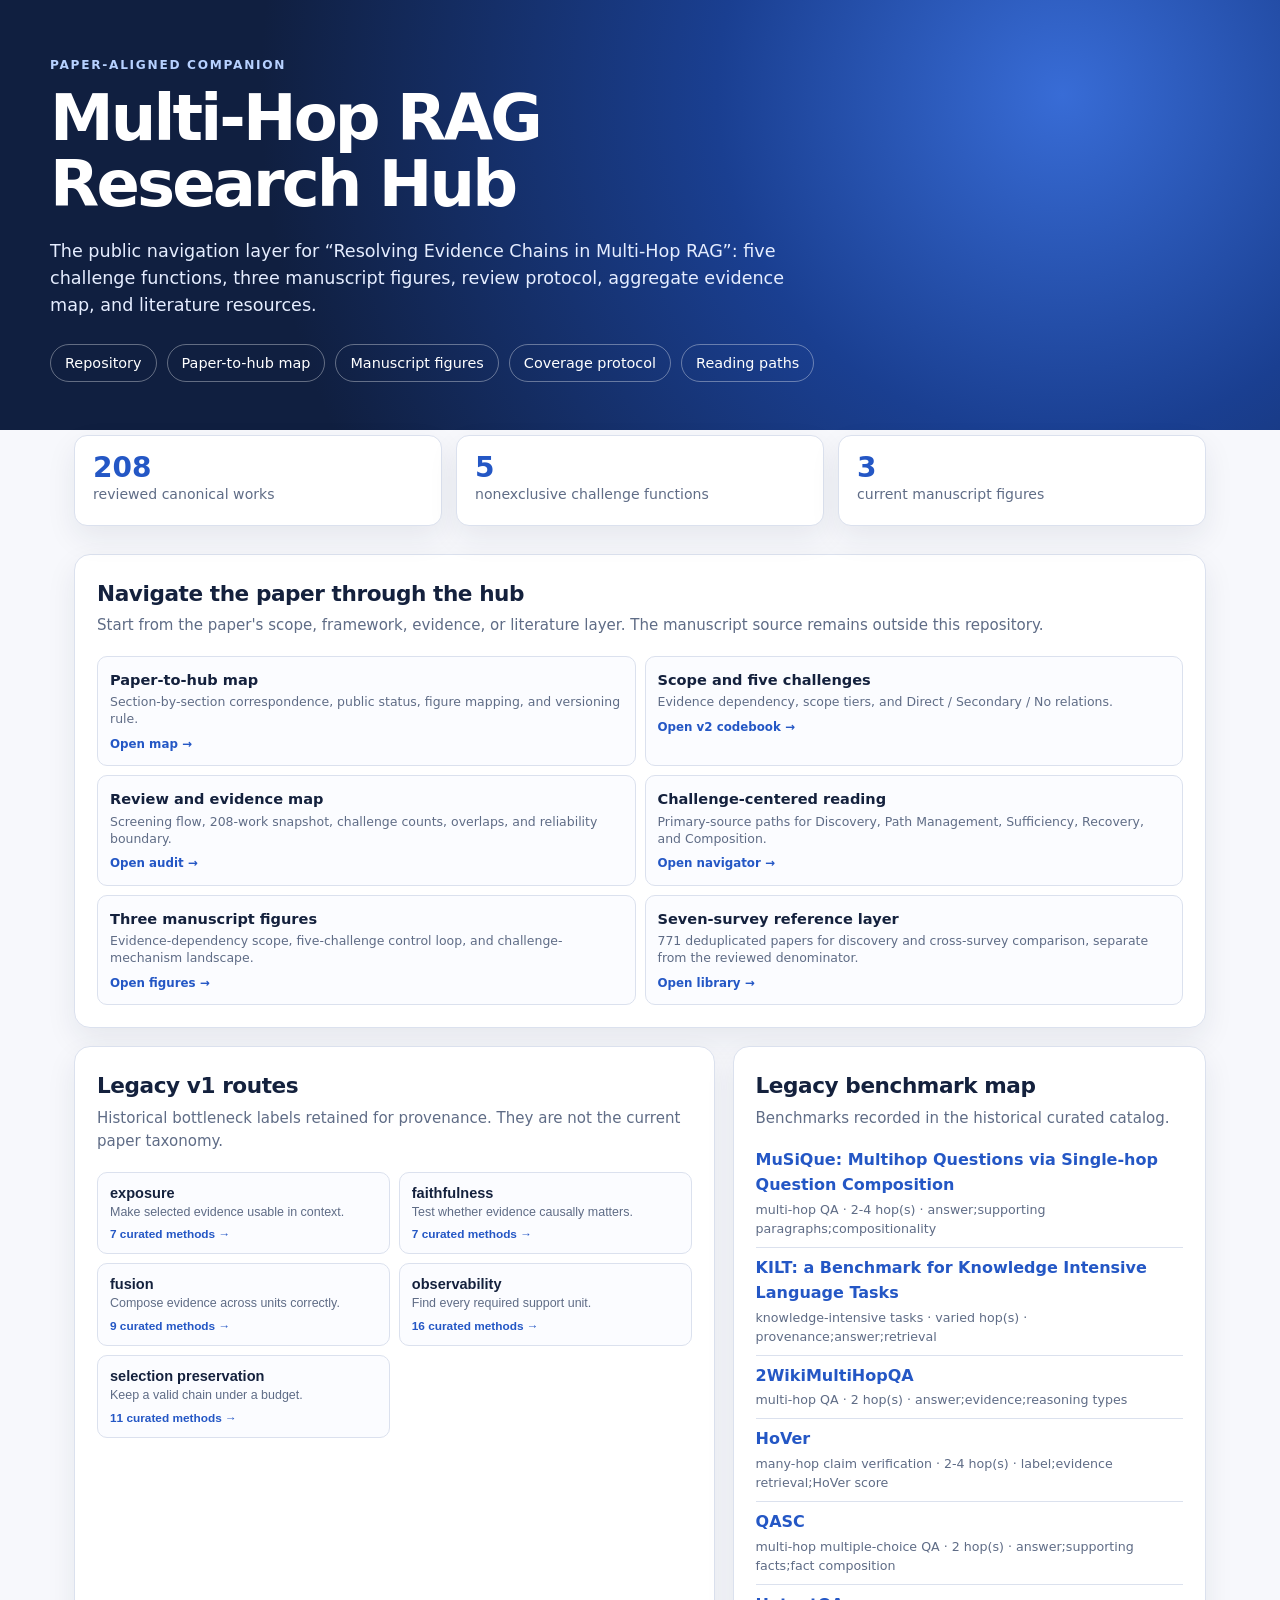
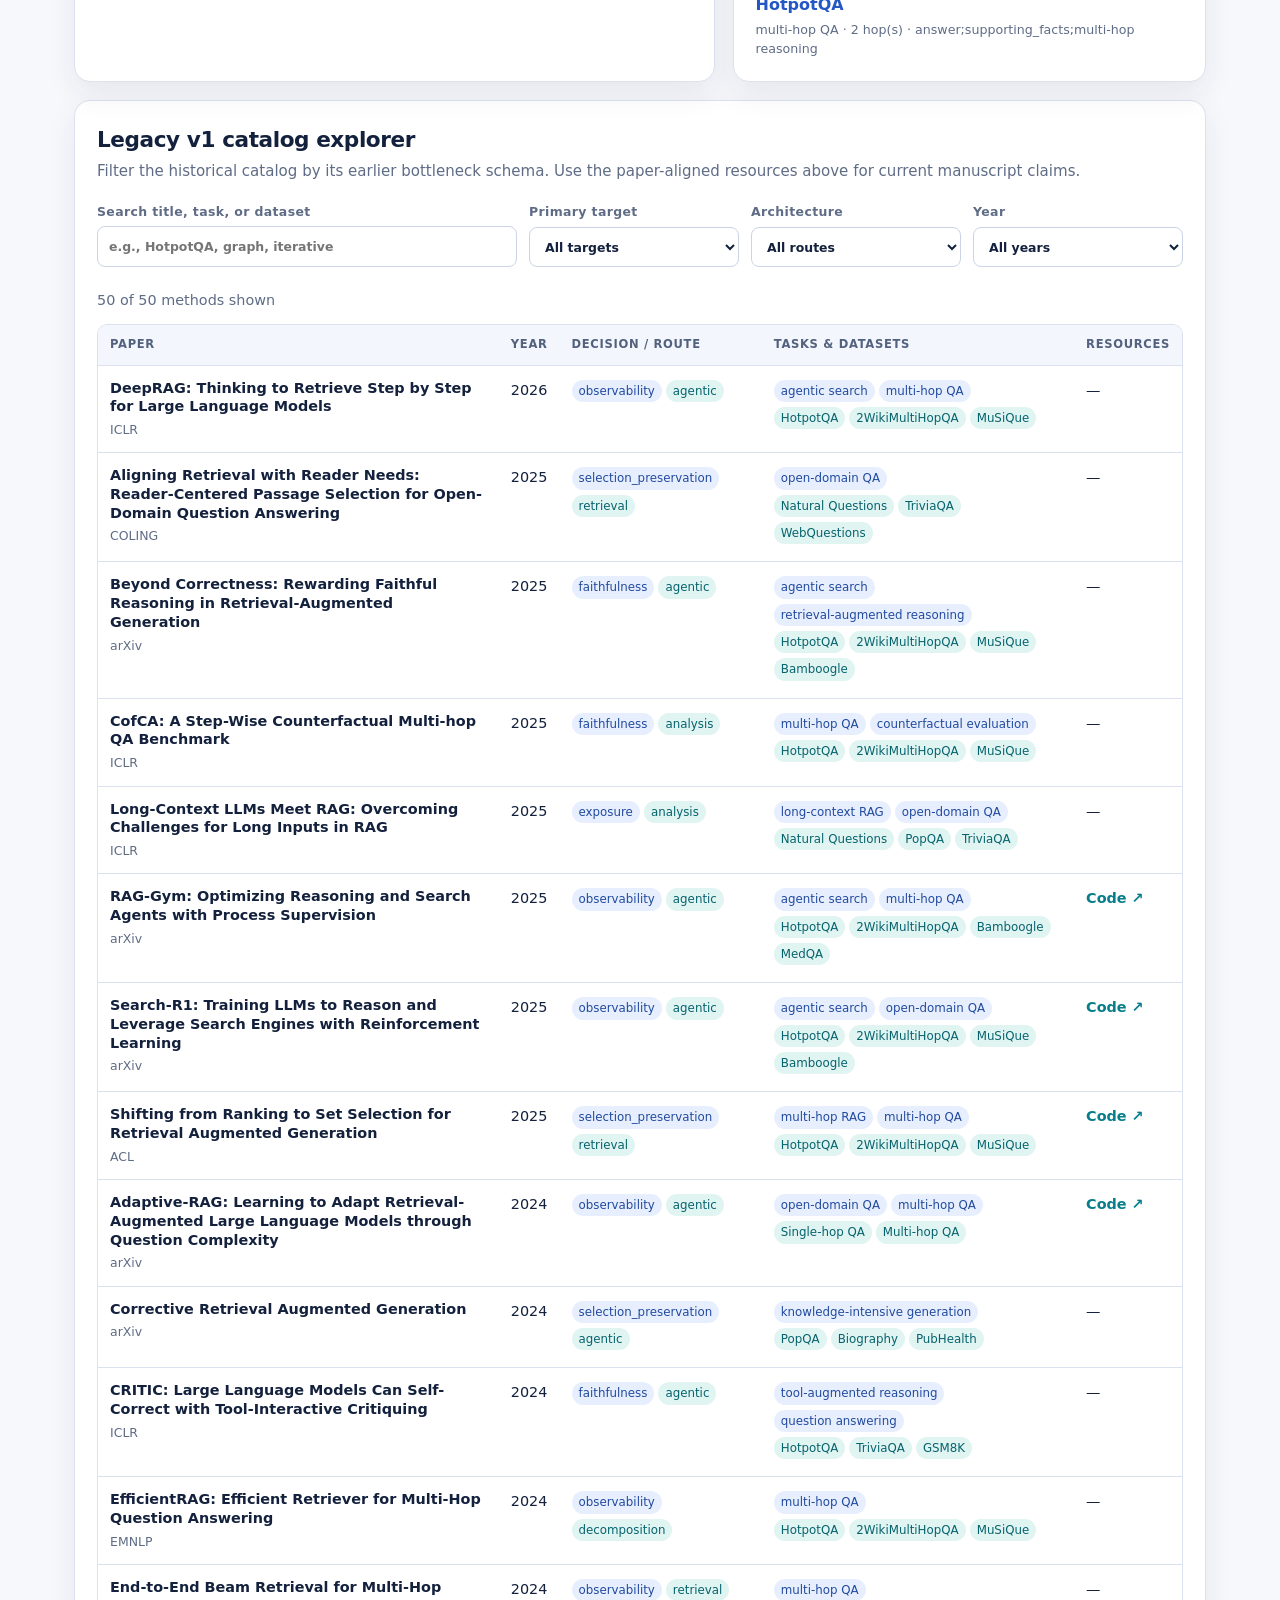
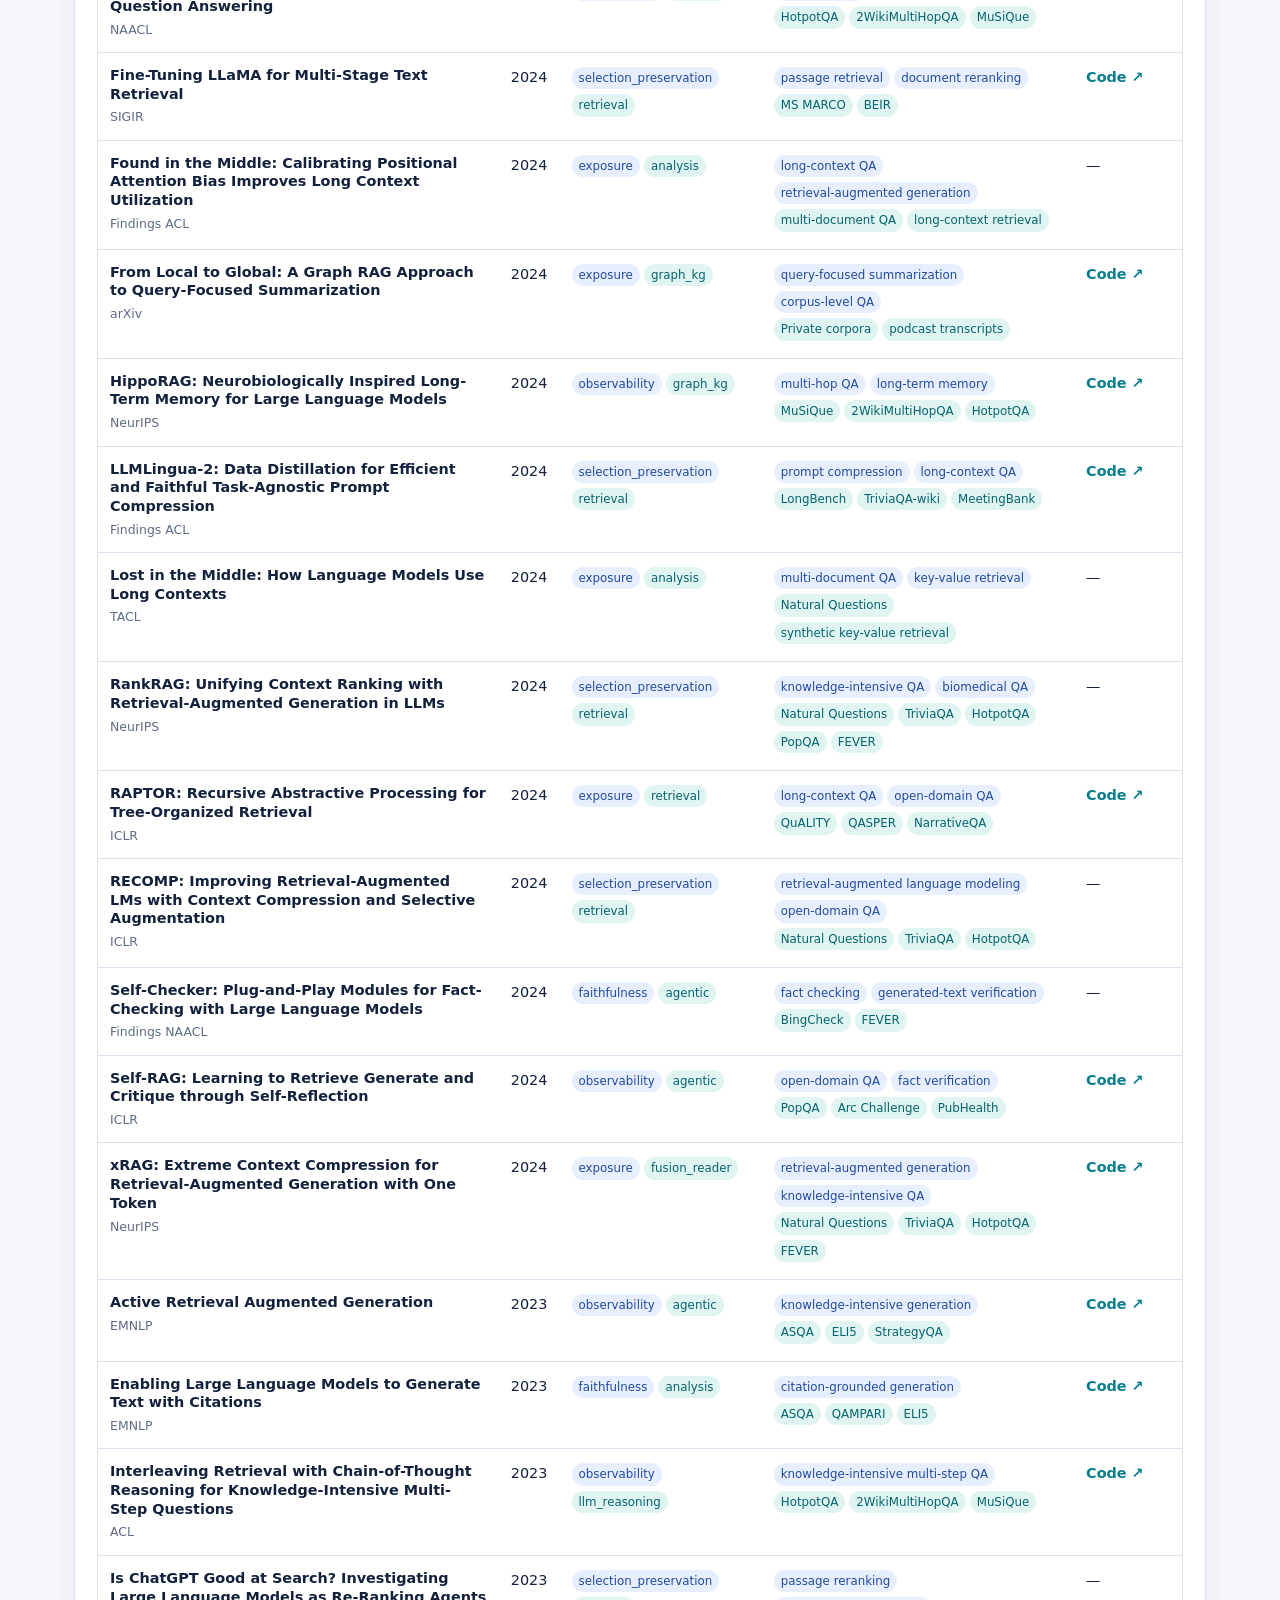
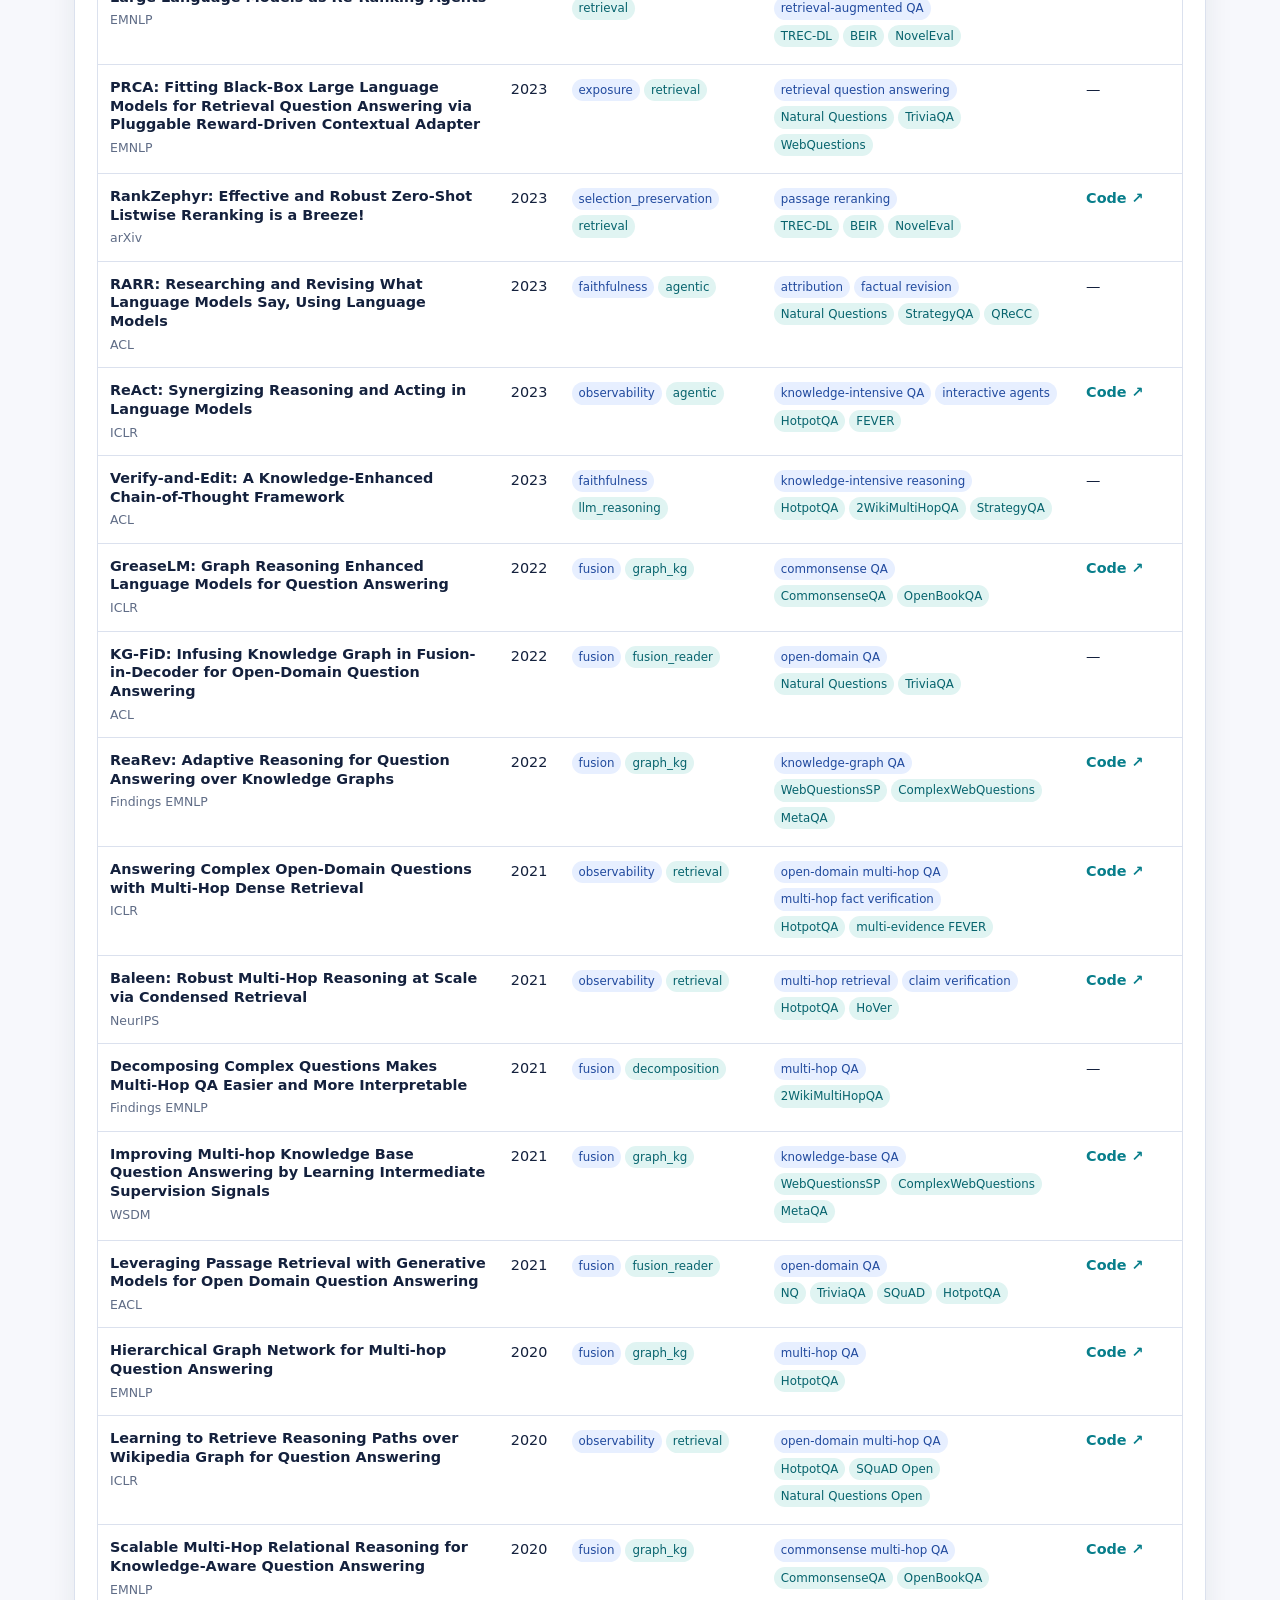
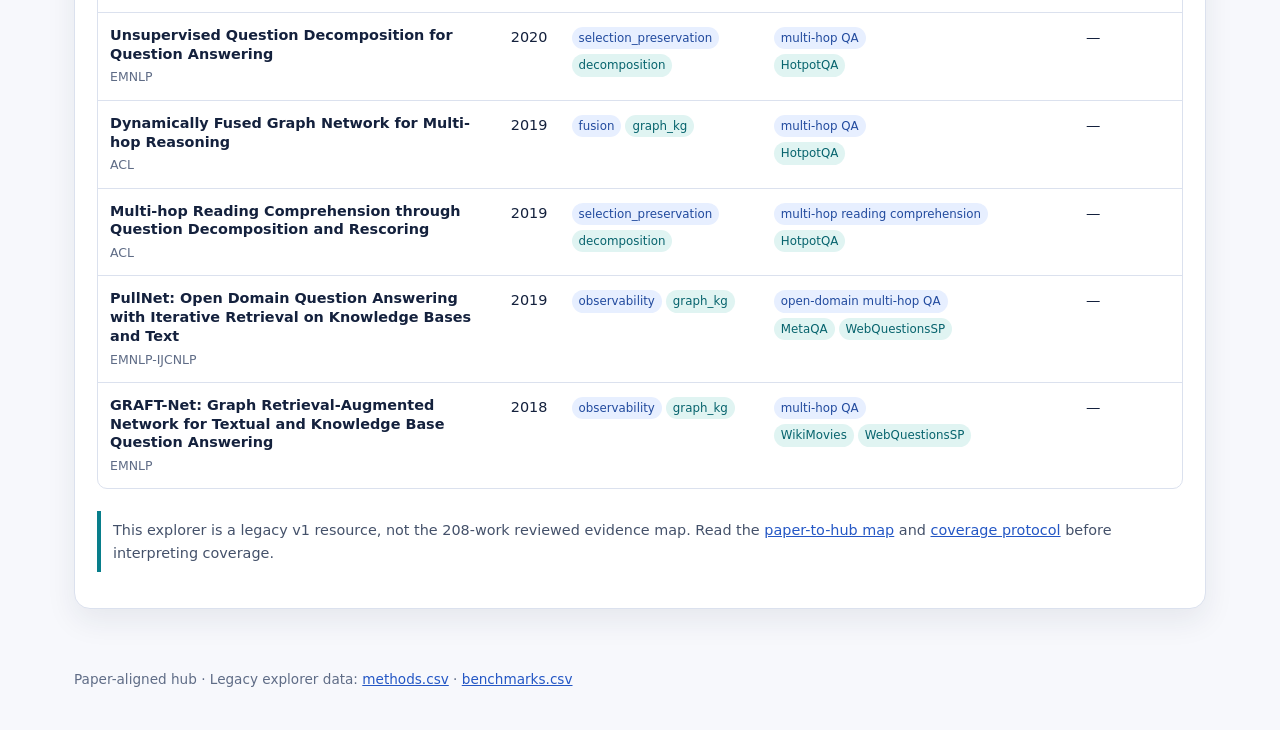
==== commit 243f3ace: "Align repository as paper research hub" ====
--- a/docs/index.html
+++ b/docs/index.html
@@ -3,8 +3,8 @@
   <head>
     <meta charset="utf-8">
     <meta name="viewport" content="width=device-width, initial-scale=1">
-    <meta name="description" content="A filterable research catalog for multi-hop retrieval-augmented reasoning.">
-    <title>Multi-Hop RAG Survey · Research Catalog</title>
+    <meta name="description" content="Paper-aligned research hub for Resolving Evidence Chains in Multi-Hop RAG.">
+    <title>Multi-Hop RAG · Research Hub</title>
     <style>
       :root {
         --ink: #14213d;
@@ -35,7 +35,7 @@
       .panel { background: var(--surface); border: 1px solid var(--line); border-radius: 16px; box-shadow: var(--shadow); padding: 22px; }
       .hub-grid { display: grid; grid-template-columns: 1.15fr .85fr; gap: 18px; margin-bottom: 18px; }
       .route-grid { display: grid; grid-template-columns: repeat(2, minmax(0, 1fr)); gap: 9px; }
-      .route { border: 1px solid var(--line); border-radius: 10px; background: #fbfcff; color: var(--ink); cursor: pointer; padding: 12px; text-align: left; transition: border-color .15s, transform .15s; }
+      .route { border: 1px solid var(--line); border-radius: 10px; background: #fbfcff; color: var(--ink); cursor: pointer; padding: 12px; text-align: left; text-decoration: none; transition: border-color .15s, transform .15s; }
       .route:hover { border-color: var(--accent); transform: translateY(-1px); }
       .route strong { display: block; font-size: .91rem; }
       .route span { color: var(--muted); display: block; font-size: .78rem; line-height: 1.35; margin-top: 3px; }
@@ -71,30 +71,43 @@
   <body>
     <header class="hero">
       <div class="wrap">
-        <p class="eyebrow">Living research resource</p>
-        <h1>Multi-Hop RAG<br>Research Catalog</h1>
-        <p class="lead">A curated, evidence-aware map of retrieval, reasoning, fusion, and verification methods for multi-hop retrieval-augmented systems.</p>
-        <nav class="links" aria-label="Catalog navigation">
+        <p class="eyebrow">Paper-aligned companion</p>
+        <h1>Multi-Hop RAG<br>Research Hub</h1>
+        <p class="lead">The public navigation layer for “Resolving Evidence Chains in Multi-Hop RAG”: five challenge functions, three manuscript figures, review protocol, aggregate evidence map, and literature resources.</p>
+        <nav class="links" aria-label="Hub navigation">
           <a href="https://github.com/TsingyuL/multi-hop-rag-survey">Repository</a>
-          <a href="taxonomy.md">Taxonomy guide</a>
+          <a href="paper_hub.md">Paper-to-hub map</a>
+          <a href="https://github.com/TsingyuL/multi-hop-rag-survey/tree/main/mh_figures">Manuscript figures</a>
           <a href="coverage_protocol.md">Coverage protocol</a>
           <a href="literature_navigator.md">Reading paths</a>
         </nav>
       </div>
     </header>
     <main class="wrap">
-      <section class="metrics" aria-label="Catalog statistics">
-        <div class="metric"><strong id="method-count">—</strong><span>curated methods</span></div>
-        <div class="metric"><strong id="benchmark-count">—</strong><span>benchmarks & datasets</span></div>
-        <div class="metric"><strong id="code-count">—</strong><span>verified code links</span></div>
+      <section class="metrics" aria-label="Manuscript snapshot">
+        <div class="metric"><strong>208</strong><span>reviewed canonical works</span></div>
+        <div class="metric"><strong>5</strong><span>nonexclusive challenge functions</span></div>
+        <div class="metric"><strong>3</strong><span>current manuscript figures</span></div>
+      </section>
+      <section class="panel" style="margin-bottom:18px" aria-label="Paper-aligned hub">
+        <h2>Navigate the paper through the hub</h2>
+        <p class="subtle">Start from the paper's scope, framework, evidence, or literature layer. The manuscript source remains outside this repository.</p>
+        <div class="route-grid">
+          <a class="route" href="paper_hub.md"><strong>Paper-to-hub map</strong><span>Section-by-section correspondence, public status, figure mapping, and versioning rule.</span><em>Open map →</em></a>
+          <a class="route" href="https://github.com/TsingyuL/multi-hop-rag-survey/blob/main/taxonomy/challenge_codebook_v2.md"><strong>Scope and five challenges</strong><span>Evidence dependency, scope tiers, and Direct / Secondary / No relations.</span><em>Open v2 codebook →</em></a>
+          <a class="route" href="submission_audit_v2.md"><strong>Review and evidence map</strong><span>Screening flow, 208-work snapshot, challenge counts, overlaps, and reliability boundary.</span><em>Open audit →</em></a>
+          <a class="route" href="literature_navigator.md"><strong>Challenge-centered reading</strong><span>Primary-source paths for Discovery, Path Management, Sufficiency, Recovery, and Composition.</span><em>Open navigator →</em></a>
+          <a class="route" href="https://github.com/TsingyuL/multi-hop-rag-survey/tree/main/mh_figures"><strong>Three manuscript figures</strong><span>Evidence-dependency scope, five-challenge control loop, and challenge-mechanism landscape.</span><em>Open figures →</em></a>
+          <a class="route" href="https://github.com/TsingyuL/multi-hop-rag-survey/tree/main/literature"><strong>Seven-survey reference layer</strong><span>771 deduplicated papers for discovery and cross-survey comparison, separate from the reviewed denominator.</span><em>Open library →</em></a>
+        </div>
       </section>
       <section class="hub-grid" aria-label="Research map">
-        <article class="panel"><h2>Research routes</h2><p class="subtle">Start from the evidence-chain bottleneck you want to study. Each route filters the reviewed catalog.</p><div id="routes" class="route-grid"></div></article>
-        <article class="panel"><h2>Benchmark map</h2><p class="subtle">Evaluation targets in the reviewed catalog, with their intended diagnostic scope.</p><div id="benchmarks" class="benchmark-list"></div></article>
+        <article class="panel"><h2>Legacy v1 routes</h2><p class="subtle">Historical bottleneck labels retained for provenance. They are not the current paper taxonomy.</p><div id="routes" class="route-grid"></div></article>
+        <article class="panel"><h2>Legacy benchmark map</h2><p class="subtle">Benchmarks recorded in the historical curated catalog.</p><div id="benchmarks" class="benchmark-list"></div></article>
       </section>
       <section class="panel">
-        <h2>Find papers by the decision they change</h2>
-        <p class="subtle">Filter by evidence-chain target, architectural route, or publication year. The catalog does not use leaderboard rank as a category.</p>
+        <h2>Legacy v1 catalog explorer</h2>
+        <p class="subtle">Filter the historical catalog by its earlier bottleneck schema. Use the paper-aligned resources above for current manuscript claims.</p>
         <div class="filters">
           <label>Search title, task, or dataset<input id="search" type="search" placeholder="e.g., HotpotQA, graph, iterative"></label>
           <label>Primary target<select id="estimand"><option value="">All targets</option></select></label>
@@ -106,10 +119,10 @@
           <thead><tr><th>Paper</th><th>Year</th><th>Decision / route</th><th>Tasks & datasets</th><th>Resources</th></tr></thead>
           <tbody id="rows"><tr><td colspan="5" class="empty">Loading catalog…</td></tr></tbody>
         </table></div>
-        <p class="notice">This is a curated research map, not a claim of exhaustive systematic coverage. Read the <a href="coverage_protocol.md">coverage protocol</a> before treating absence as evidence.</p>
+        <p class="notice">This explorer is a legacy v1 resource, not the 208-work reviewed evidence map. Read the <a href="paper_hub.md">paper-to-hub map</a> and <a href="coverage_protocol.md">coverage protocol</a> before interpreting coverage.</p>
       </section>
     </main>
-    <footer class="wrap">Catalog data: <a href="data/methods.csv">methods.csv</a> · <a href="data/benchmarks.csv">benchmarks.csv</a> · Maintained with the repository’s validation workflow.</footer>
+    <footer class="wrap">Paper-aligned hub · Legacy explorer data: <a href="data/methods.csv">methods.csv</a> · <a href="data/benchmarks.csv">benchmarks.csv</a></footer>
     <script>
       const fields = ["estimand", "family", "year"];
       const labels = { observability: "observability", selection_preservation: "selection preservation", exposure: "exposure", fusion: "fusion", faithfulness: "faithfulness", joint: "joint" };
@@ -120,9 +133,6 @@
         .then(response => { if (!response.ok) throw new Error("catalog unavailable"); return response.json(); })
         .then(catalog => {
           const methods = catalog.methods.sort((a, b) => Number(b.year) - Number(a.year) || a.title.localeCompare(b.title));
-          document.querySelector("#method-count").textContent = methods.length;
-          document.querySelector("#benchmark-count").textContent = catalog.benchmarks.length;
-          document.querySelector("#code-count").textContent = methods.filter(row => row.code_url).length;
           const options = { estimand: [...new Set(methods.map(row => row.primary_estimand))].sort(), family: [...new Set(methods.map(row => row.architectural_family))].sort(), year: [...new Set(methods.map(row => row.year))].sort((a, b) => b - a) };
           fields.forEach(id => options[id].forEach(value => document.querySelector(`#${id}`).insertAdjacentHTML("beforeend", `<option value="${escapeHTML(value)}">${escapeHTML(labels[value] || value)}</option>`)));
           const routeMeta = {
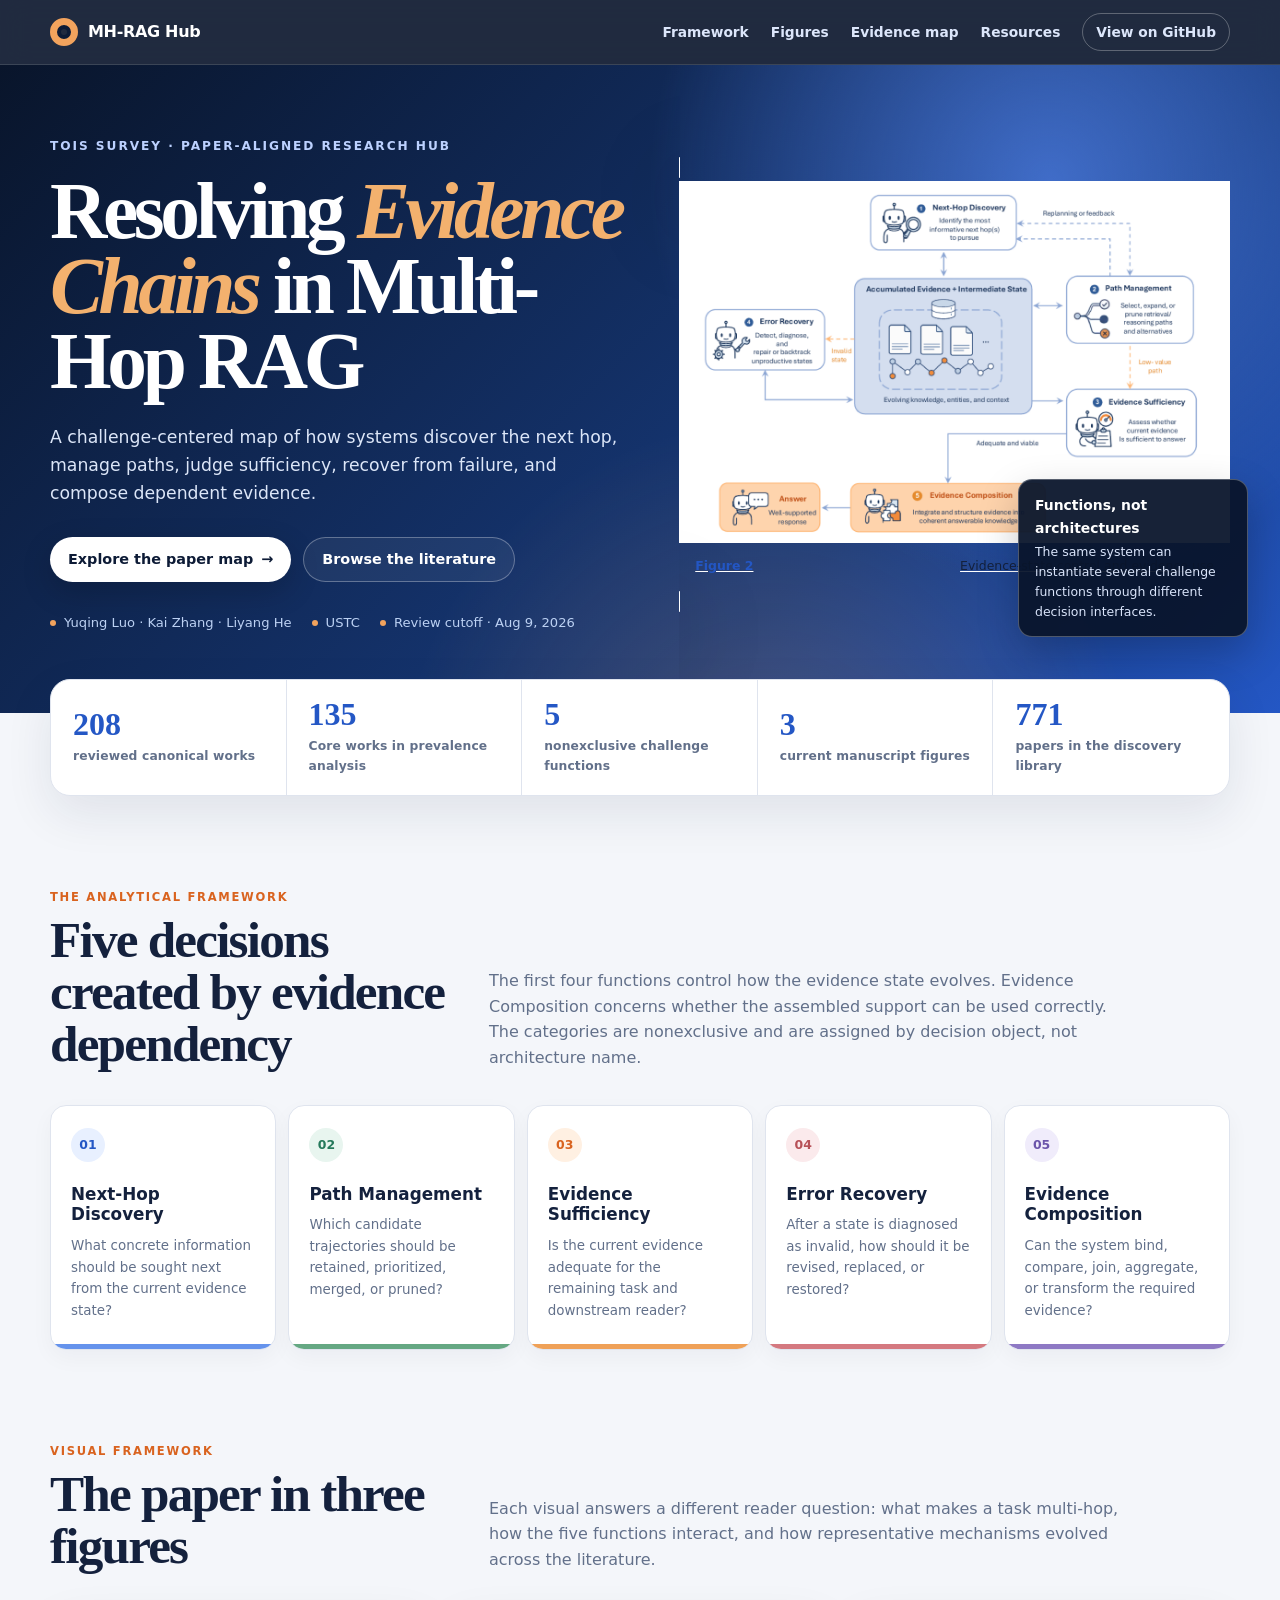
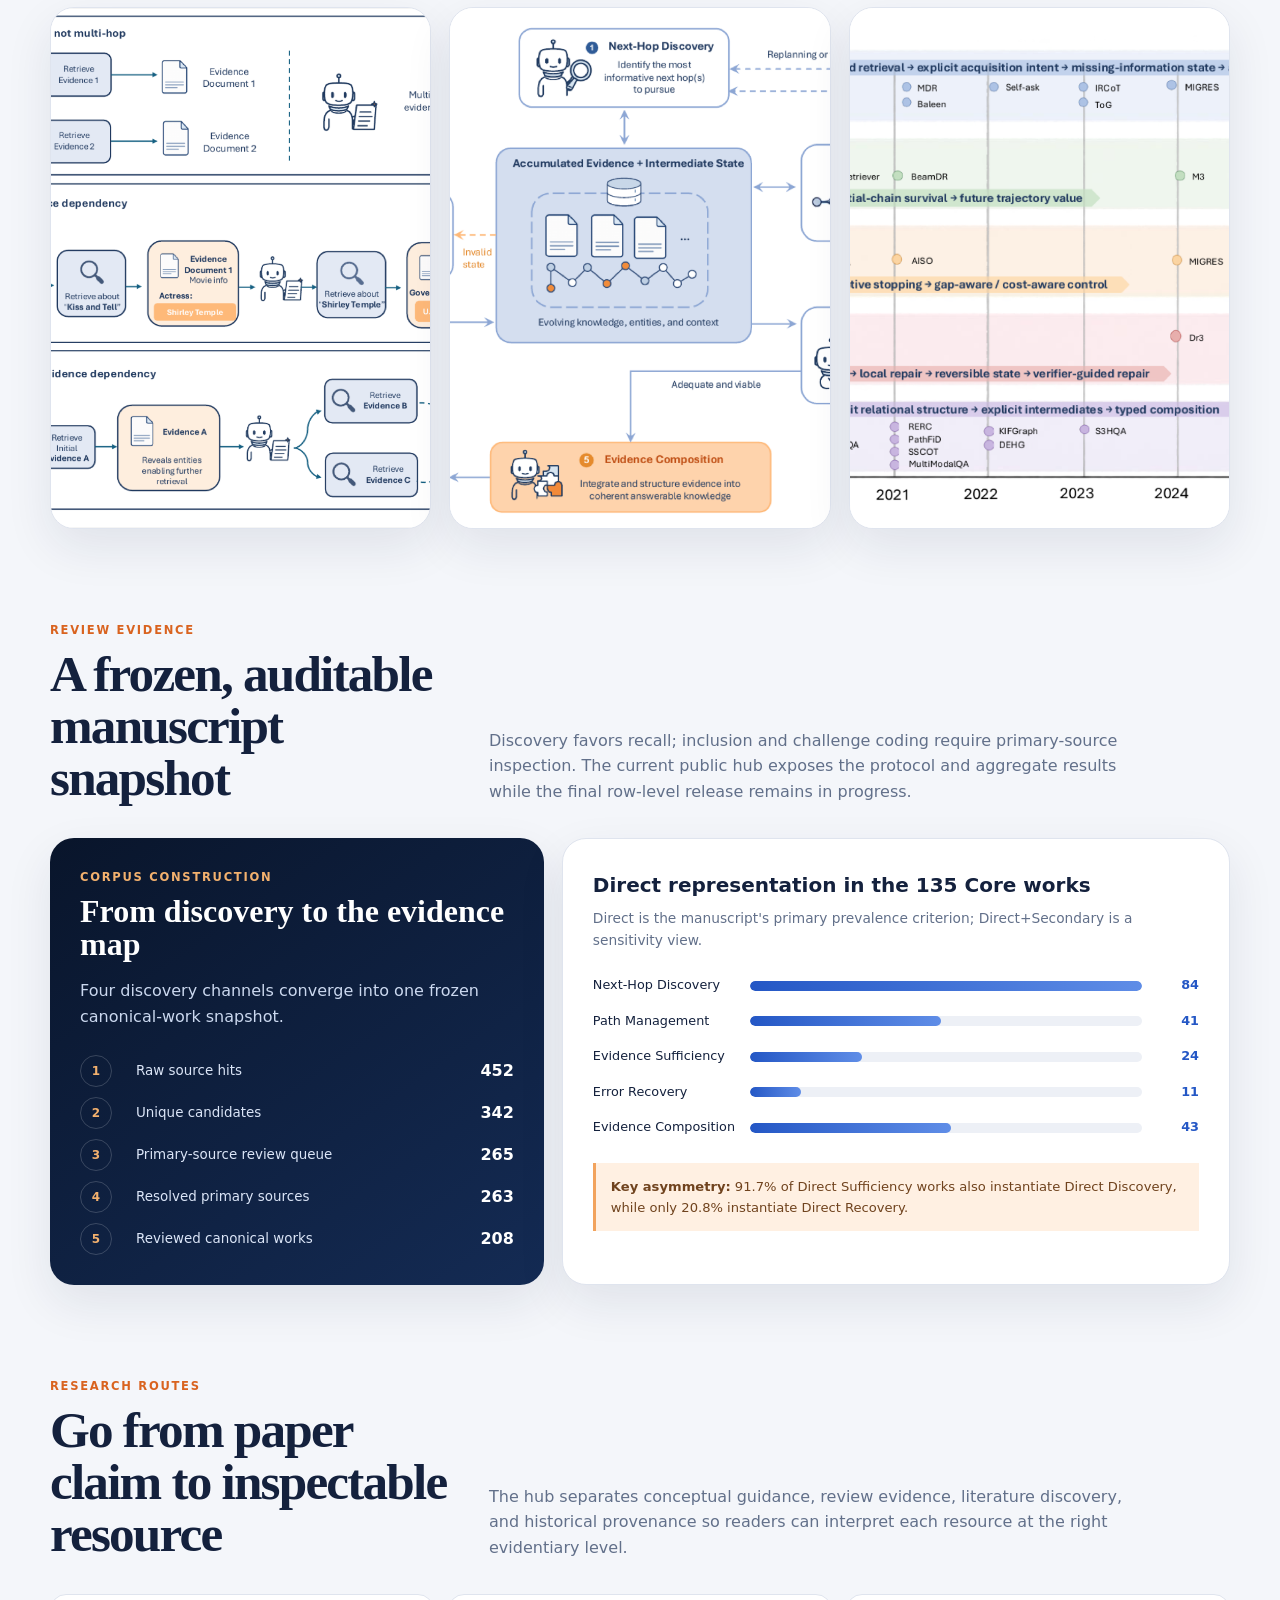
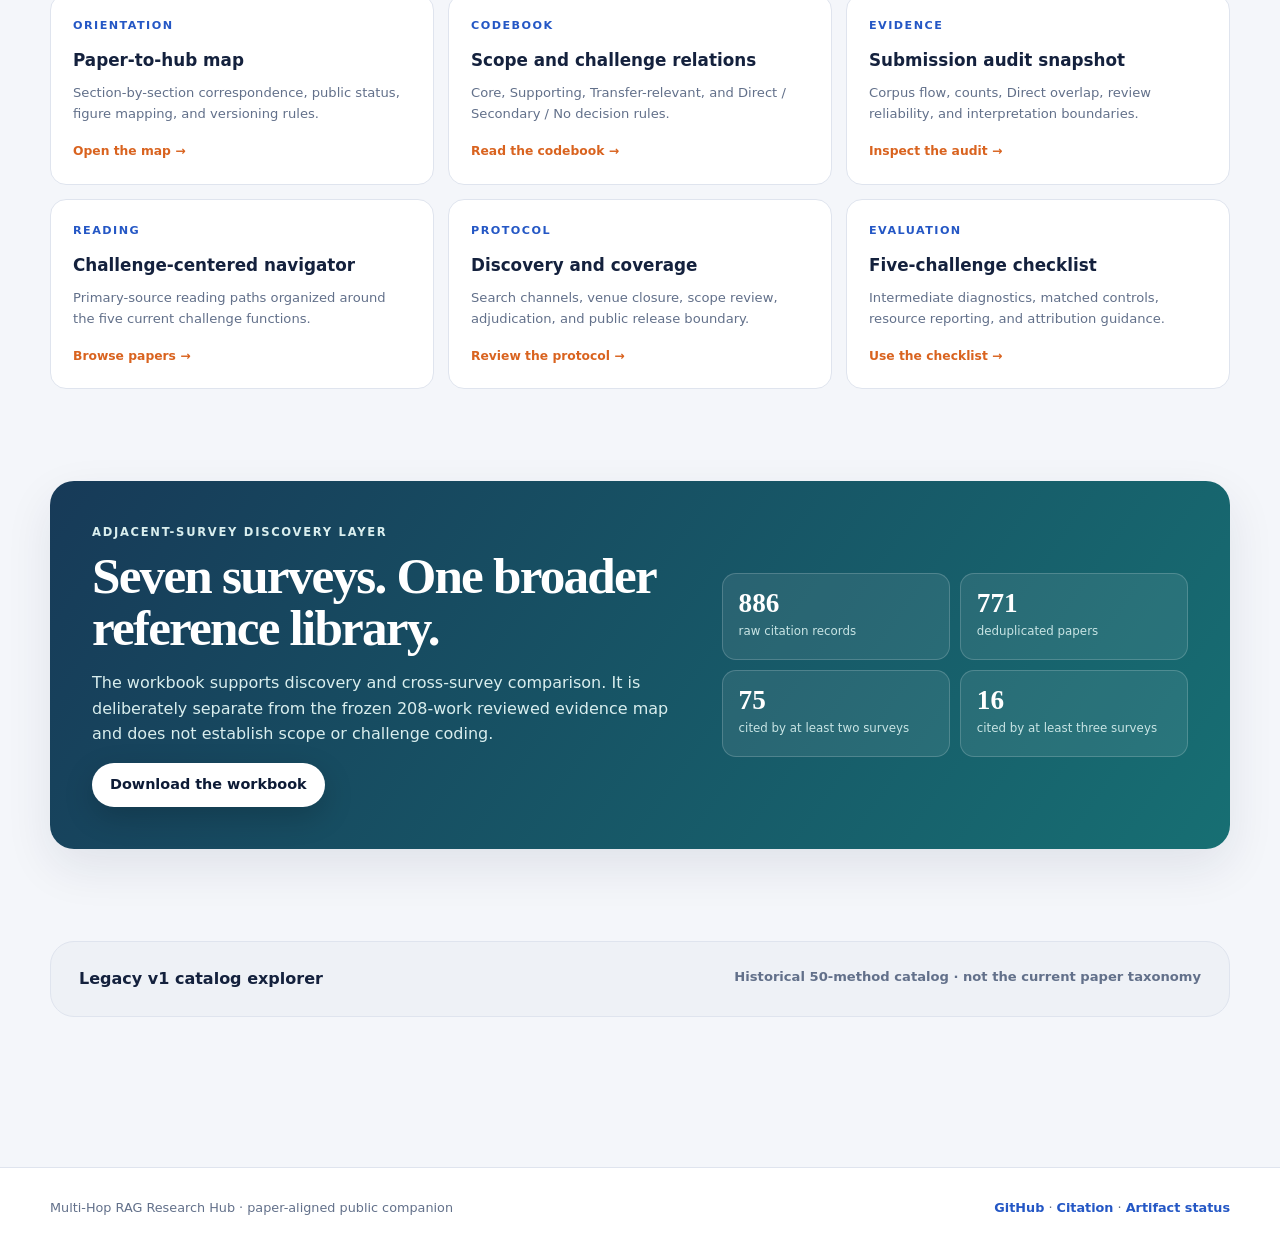
==== commit 9eae4fed: "Polish paper-aligned research hub" ====
--- a/docs/index.html
+++ b/docs/index.html
@@ -4,125 +4,388 @@
     <meta charset="utf-8">
     <meta name="viewport" content="width=device-width, initial-scale=1">
     <meta name="description" content="Paper-aligned research hub for Resolving Evidence Chains in Multi-Hop RAG.">
+    <meta name="theme-color" content="#0d1b36">
     <title>Multi-Hop RAG · Research Hub</title>
     <style>
       :root {
+        --navy-950: #09152b;
+        --navy-900: #0d1b36;
+        --navy-800: #142b54;
+        --blue-700: #2457c5;
+        --blue-500: #5f8de7;
+        --blue-100: #e8f0ff;
+        --orange-600: #d9631f;
+        --orange-400: #f2a35d;
+        --orange-100: #fff0e2;
+        --green-600: #25795b;
+        --green-100: #e8f5ef;
+        --rose-600: #b75158;
+        --rose-100: #fbeaec;
+        --violet-600: #6b55aa;
+        --violet-100: #f0ecfb;
         --ink: #14213d;
-        --paper: #f7f8fc;
+        --muted: #62708a;
+        --paper: #f4f6fa;
         --surface: #ffffff;
-        --line: #dbe1ee;
-        --muted: #5f6c86;
-        --accent: #2457c5;
-        --accent-soft: #e7efff;
-        --teal: #087e8b;
-        --shadow: 0 12px 30px rgba(20, 33, 61, .08);
+        --line: #dfe4ee;
+        --shadow: 0 18px 48px rgba(20, 33, 61, .09);
+        --radius-lg: 24px;
+        --radius-md: 16px;
       }
       * { box-sizing: border-box; }
-      body { margin: 0; color: var(--ink); background: var(--paper); font: 16px/1.55 Inter, ui-sans-serif, system-ui, -apple-system, BlinkMacSystemFont, "Segoe UI", sans-serif; }
-      a { color: var(--accent); }
-      .hero { background: radial-gradient(circle at 83% 22%, #386cd6 0, #1a3f91 31%, #101f40 72%); color: #fff; padding: 56px 24px 48px; }
-      .wrap { width: min(1180px, 100%); margin: 0 auto; }
-      .eyebrow { margin: 0 0 10px; color: #b7d1ff; font-size: .76rem; font-weight: 750; letter-spacing: .14em; text-transform: uppercase; }
-      h1 { max-width: 860px; margin: 0; font-size: clamp(2.1rem, 5vw, 4rem); line-height: 1.04; letter-spacing: -.045em; }
-      .lead { max-width: 750px; margin: 20px 0 0; color: #e5edff; font-size: 1.1rem; }
-      .links { display: flex; flex-wrap: wrap; gap: 10px; margin-top: 24px; }
-      .links a { border: 1px solid rgba(255,255,255,.35); border-radius: 999px; color: #fff; padding: 7px 14px; text-decoration: none; font-size: .9rem; }
-      main { padding: 30px 24px 60px; }
-      .metrics { display: grid; grid-template-columns: repeat(3, minmax(0, 1fr)); gap: 14px; margin: -25px 0 28px; }
-      .metric { background: var(--surface); border: 1px solid var(--line); border-radius: 13px; box-shadow: var(--shadow); padding: 18px; }
-      .metric strong { display: block; color: var(--accent); font-size: 1.75rem; line-height: 1; }
-      .metric span { color: var(--muted); font-size: .88rem; }
-      .panel { background: var(--surface); border: 1px solid var(--line); border-radius: 16px; box-shadow: var(--shadow); padding: 22px; }
-      .hub-grid { display: grid; grid-template-columns: 1.15fr .85fr; gap: 18px; margin-bottom: 18px; }
-      .route-grid { display: grid; grid-template-columns: repeat(2, minmax(0, 1fr)); gap: 9px; }
-      .route { border: 1px solid var(--line); border-radius: 10px; background: #fbfcff; color: var(--ink); cursor: pointer; padding: 12px; text-align: left; text-decoration: none; transition: border-color .15s, transform .15s; }
-      .route:hover { border-color: var(--accent); transform: translateY(-1px); }
-      .route strong { display: block; font-size: .91rem; }
-      .route span { color: var(--muted); display: block; font-size: .78rem; line-height: 1.35; margin-top: 3px; }
-      .route em { color: var(--accent); display: block; font-size: .74rem; font-style: normal; font-weight: 750; margin-top: 7px; }
-      .benchmark-list { display: grid; gap: 8px; }
-      .benchmark { border-bottom: 1px solid var(--line); padding-bottom: 8px; }
-      .benchmark:last-child { border: 0; padding-bottom: 0; }
-      .benchmark a { font-weight: 720; text-decoration: none; }
-      .benchmark p { color: var(--muted); font-size: .79rem; margin: 2px 0 0; }
-      h2 { margin: 0 0 4px; font-size: 1.35rem; letter-spacing: -.02em; }
-      .subtle { margin: 0 0 18px; color: var(--muted); font-size: .94rem; }
+      html { scroll-behavior: smooth; }
+      body {
+        margin: 0;
+        color: var(--ink);
+        background: var(--paper);
+        font: 16px/1.6 Inter, ui-sans-serif, system-ui, -apple-system, BlinkMacSystemFont, "Segoe UI", sans-serif;
+      }
+      a { color: inherit; }
+      img { display: block; max-width: 100%; }
+      button, input, select { font: inherit; }
+      .wrap { width: min(1180px, calc(100% - 40px)); margin-inline: auto; }
+      .topbar {
+        position: sticky;
+        top: 0;
+        z-index: 10;
+        border-bottom: 1px solid rgba(255,255,255,.12);
+        background: rgba(9, 21, 43, .9);
+        color: #fff;
+        backdrop-filter: blur(14px);
+      }
+      .nav { min-height: 64px; display: flex; align-items: center; justify-content: space-between; gap: 24px; }
+      .brand { display: flex; align-items: center; gap: 10px; font-weight: 800; text-decoration: none; letter-spacing: -.02em; }
+      .brand-mark { width: 28px; height: 28px; border: 7px solid var(--orange-400); border-radius: 50%; box-shadow: inset 0 0 0 4px var(--navy-900); }
+      .nav-links { display: flex; align-items: center; gap: 22px; }
+      .nav-links a { color: #dce6fb; font-size: .86rem; font-weight: 700; text-decoration: none; }
+      .nav-links a:hover { color: #fff; }
+      .nav-cta { border: 1px solid rgba(255,255,255,.28); border-radius: 999px; padding: 7px 13px; }
+      .hero {
+        overflow: hidden;
+        color: #fff;
+        background:
+          radial-gradient(circle at 82% 18%, rgba(76, 124, 224, .78), transparent 34%),
+          radial-gradient(circle at 60% 112%, rgba(242, 163, 93, .22), transparent 35%),
+          linear-gradient(135deg, var(--navy-950), #173a7c 68%, #2457c5);
+      }
+      .hero-grid { min-height: 610px; display: grid; grid-template-columns: 1.02fr .98fr; align-items: center; gap: 56px; padding-block: 72px 80px; }
+      .eyebrow { margin: 0 0 18px; color: #bcd1ff; font-size: .76rem; font-weight: 850; letter-spacing: .16em; text-transform: uppercase; }
+      h1, .display { font-family: "Iowan Old Style", "Palatino Linotype", Charter, Georgia, serif; }
+      h1 { max-width: 700px; margin: 0; font-size: clamp(3.1rem, 6.2vw, 5.6rem); font-weight: 650; line-height: .94; letter-spacing: -.055em; }
+      .title-accent { color: #f3b16e; font-style: italic; }
+      .lead { max-width: 650px; margin: 26px 0 0; color: #dce6f8; font-size: 1.08rem; }
+      .hero-actions { display: flex; flex-wrap: wrap; gap: 12px; margin-top: 30px; }
+      .button { display: inline-flex; align-items: center; justify-content: center; gap: 8px; min-height: 44px; border-radius: 999px; padding: 10px 18px; font-size: .9rem; font-weight: 800; text-decoration: none; }
+      .button.primary { background: #fff; color: var(--navy-900); box-shadow: 0 10px 30px rgba(0,0,0,.18); }
+      .button.secondary { border: 1px solid rgba(255,255,255,.3); color: #fff; background: rgba(255,255,255,.06); }
+      .hero-meta { display: flex; flex-wrap: wrap; gap: 8px 20px; margin-top: 30px; color: #bcd1f3; font-size: .82rem; }
+      .hero-meta span::before { content: ""; display: inline-block; width: 6px; height: 6px; margin: 0 8px 1px 0; border-radius: 50%; background: var(--orange-400); }
+      .hero-visual { position: relative; }
+      .figure-window { overflow: hidden; border: 1px solid rgba(255,255,255,.22); border-radius: 22px; background: #fff; box-shadow: 0 30px 90px rgba(3, 10, 28, .42); transform: rotate(1.2deg); }
+      .figure-window img { aspect-ratio: 1.52; width: 100%; object-fit: cover; object-position: center; }
+      .figure-caption { display: flex; justify-content: space-between; gap: 18px; padding: 13px 16px; color: var(--ink); font-size: .78rem; }
+      .figure-caption strong { color: var(--blue-700); }
+      .visual-note { position: absolute; right: -18px; bottom: -22px; max-width: 230px; border: 1px solid rgba(255,255,255,.28); border-radius: 14px; background: rgba(9,21,43,.94); padding: 14px 16px; color: #dae5fb; box-shadow: 0 16px 40px rgba(0,0,0,.22); font-size: .78rem; }
+      .visual-note strong { display: block; margin-bottom: 3px; color: #fff; font-size: .87rem; }
+      main { padding-bottom: 70px; }
+      .stats { position: relative; z-index: 2; display: grid; grid-template-columns: repeat(5, 1fr); margin-top: -34px; border: 1px solid var(--line); border-radius: 20px; background: var(--surface); box-shadow: var(--shadow); }
+      .stat { min-height: 108px; display: grid; align-content: center; padding: 18px 22px; border-right: 1px solid var(--line); }
+      .stat:last-child { border: 0; }
+      .stat strong { color: var(--blue-700); font: 700 2rem/1 "Iowan Old Style", Georgia, serif; }
+      .stat span { margin-top: 7px; color: var(--muted); font-size: .77rem; font-weight: 700; letter-spacing: .01em; }
+      .section { padding-top: 92px; }
+      .section-head { display: grid; grid-template-columns: .7fr 1.3fr; gap: 40px; align-items: end; margin-bottom: 34px; }
+      .kicker { margin: 0 0 8px; color: var(--orange-600); font-size: .72rem; font-weight: 850; letter-spacing: .15em; text-transform: uppercase; }
+      h2 { margin: 0; font: 650 clamp(2rem, 4vw, 3.35rem)/1.02 "Iowan Old Style", Georgia, serif; letter-spacing: -.035em; }
+      .section-intro { max-width: 650px; margin: 0; color: var(--muted); }
+      .challenge-grid { display: grid; grid-template-columns: repeat(5, 1fr); gap: 12px; }
+      .challenge { position: relative; overflow: hidden; min-height: 245px; border: 1px solid var(--line); border-radius: var(--radius-md); background: var(--surface); padding: 22px 20px; box-shadow: 0 8px 22px rgba(20,33,61,.04); }
+      .challenge::after { content: ""; position: absolute; inset: auto 0 0; height: 5px; background: var(--tone); }
+      .challenge-number { display: grid; width: 34px; height: 34px; place-items: center; border-radius: 50%; color: var(--tone-dark); background: var(--tone-soft); font-size: .78rem; font-weight: 900; }
+      .challenge h3 { margin: 22px 0 10px; font-size: 1.05rem; line-height: 1.24; }
+      .challenge p { margin: 0; color: var(--muted); font-size: .84rem; }
+      .tone-blue { --tone: #6593ec; --tone-dark: #2457c5; --tone-soft: var(--blue-100); }
+      .tone-green { --tone: #65a883; --tone-dark: var(--green-600); --tone-soft: var(--green-100); }
+      .tone-orange { --tone: #efa158; --tone-dark: var(--orange-600); --tone-soft: var(--orange-100); }
+      .tone-rose { --tone: #d47980; --tone-dark: var(--rose-600); --tone-soft: var(--rose-100); }
+      .tone-violet { --tone: #8e79c4; --tone-dark: var(--violet-600); --tone-soft: var(--violet-100); }
+      .figure-grid { display: grid; grid-template-columns: repeat(3, 1fr); gap: 18px; }
+      .figure-card { overflow: hidden; border: 1px solid var(--line); border-radius: var(--radius-lg); background: var(--surface); box-shadow: var(--shadow); }
+      .figure-preview { overflow: hidden; aspect-ratio: 1.38; background: #eef2f8; }
+      .figure-preview img { width: 100%; height: 100%; object-fit: cover; transition: transform .35s ease; }
+      .figure-card:hover img { transform: scale(1.025); }
+      .figure-copy { padding: 22px; }
+      .figure-label { color: var(--orange-600); font-size: .71rem; font-weight: 850; letter-spacing: .13em; text-transform: uppercase; }
+      .figure-copy h3 { margin: 8px 0 7px; font-size: 1.12rem; }
+      .figure-copy p { min-height: 68px; margin: 0 0 16px; color: var(--muted); font-size: .84rem; }
+      .text-link { color: var(--blue-700); font-size: .82rem; font-weight: 850; text-decoration: none; }
+      .evidence-panel { display: grid; grid-template-columns: .85fr 1.15fr; gap: 18px; }
+      .dark-card { border-radius: var(--radius-lg); color: #fff; background: linear-gradient(145deg, var(--navy-950), var(--navy-800)); padding: 30px; box-shadow: var(--shadow); }
+      .dark-card .kicker { color: #f3b16e; }
+      .dark-card h3 { margin: 0; font: 650 2rem/1.05 "Iowan Old Style", Georgia, serif; }
+      .dark-card p { color: #cbd8ef; }
+      .flow { display: grid; gap: 10px; margin-top: 26px; }
+      .flow-row { display: grid; grid-template-columns: 44px 1fr auto; align-items: center; gap: 12px; }
+      .flow-index { display: grid; width: 32px; height: 32px; place-items: center; border: 1px solid rgba(255,255,255,.18); border-radius: 50%; color: #f3b16e; font-size: .75rem; font-weight: 900; }
+      .flow-name { color: #dbe5f7; font-size: .84rem; }
+      .flow-value { font-weight: 850; }
+      .analysis-card { border: 1px solid var(--line); border-radius: var(--radius-lg); background: var(--surface); padding: 30px; box-shadow: var(--shadow); }
+      .analysis-card h3 { margin: 0 0 6px; font-size: 1.25rem; }
+      .analysis-card > p { margin: 0 0 24px; color: var(--muted); font-size: .86rem; }
+      .bar-list { display: grid; gap: 15px; }
+      .bar-row { display: grid; grid-template-columns: 145px 1fr 45px; align-items: center; gap: 12px; font-size: .8rem; }
+      .bar-track { height: 10px; overflow: hidden; border-radius: 999px; background: #edf0f6; }
+      .bar-fill { height: 100%; border-radius: inherit; background: linear-gradient(90deg, var(--blue-700), var(--blue-500)); }
+      .bar-value { color: var(--blue-700); font-weight: 850; text-align: right; }
+      .finding { margin-top: 25px; border-left: 3px solid var(--orange-400); background: var(--orange-100); padding: 13px 15px; color: #70431e; font-size: .82rem; }
+      .resource-grid { display: grid; grid-template-columns: repeat(3, 1fr); gap: 14px; }
+      .resource { min-height: 190px; display: flex; flex-direction: column; border: 1px solid var(--line); border-radius: var(--radius-md); background: var(--surface); padding: 22px; text-decoration: none; transition: transform .18s, box-shadow .18s, border-color .18s; }
+      .resource:hover { transform: translateY(-3px); border-color: #b9c9ea; box-shadow: var(--shadow); }
+      .resource-type { color: var(--blue-700); font-size: .7rem; font-weight: 900; letter-spacing: .13em; text-transform: uppercase; }
+      .resource h3 { margin: 12px 0 8px; font-size: 1.05rem; }
+      .resource p { margin: 0; color: var(--muted); font-size: .82rem; }
+      .resource em { margin-top: auto; padding-top: 18px; color: var(--orange-600); font-size: .77rem; font-style: normal; font-weight: 850; }
+      .library-band { display: grid; grid-template-columns: 1.12fr .88fr; gap: 36px; align-items: center; border-radius: var(--radius-lg); color: #fff; background: linear-gradient(125deg, #173a58, #176f73); padding: 42px; box-shadow: var(--shadow); }
+      .library-band h2 { max-width: 650px; }
+      .library-band p { color: #d9eeee; }
+      .library-stats { display: grid; grid-template-columns: repeat(2, 1fr); gap: 10px; }
+      .library-stat { border: 1px solid rgba(255,255,255,.18); border-radius: 14px; background: rgba(255,255,255,.08); padding: 16px; }
+      .library-stat strong { display: block; font: 650 1.7rem/1 "Iowan Old Style", Georgia, serif; }
+      .library-stat span { color: #c9e5e5; font-size: .74rem; }
+      .legacy { margin-top: 92px; border: 1px solid var(--line); border-radius: var(--radius-lg); background: #eef1f6; }
+      .legacy summary { cursor: pointer; list-style: none; display: flex; justify-content: space-between; gap: 24px; padding: 24px 28px; font-weight: 850; }
+      .legacy summary::-webkit-details-marker { display: none; }
+      .legacy summary span { color: var(--muted); font-size: .82rem; font-weight: 600; }
+      .legacy[open] summary { border-bottom: 1px solid var(--line); }
+      .legacy-body { padding: 26px; }
+      .legacy-note { margin: 0 0 22px; color: var(--muted); font-size: .86rem; }
       .filters { display: grid; grid-template-columns: 2fr repeat(3, 1fr); gap: 12px; }
-      label { display: grid; gap: 5px; color: var(--muted); font-size: .78rem; font-weight: 700; letter-spacing: .03em; }
-      input, select { width: 100%; border: 1px solid #cbd4e6; border-radius: 8px; background: #fff; color: var(--ink); font: inherit; padding: 10px 11px; }
-      input:focus, select:focus { outline: 3px solid #bcd0ff; border-color: var(--accent); }
-      .result-line { margin: 22px 0 12px; color: var(--muted); font-size: .9rem; }
-      .scroll { overflow-x: auto; border: 1px solid var(--line); border-radius: 10px; }
-      table { width: 100%; min-width: 920px; border-collapse: collapse; font-size: .9rem; }
-      th { padding: 11px 12px; background: #f3f6fc; color: #52617d; font-size: .72rem; letter-spacing: .06em; text-align: left; text-transform: uppercase; }
-      td { padding: 13px 12px; border-top: 1px solid var(--line); vertical-align: top; }
-      .paper { display: block; color: var(--ink); font-weight: 720; line-height: 1.3; text-decoration: none; }
-      .paper:hover { color: var(--accent); text-decoration: underline; }
-      .venue { display: block; margin-top: 4px; color: var(--muted); font-size: .78rem; }
-      .tag { display: inline-block; margin: 0 4px 4px 0; border-radius: 999px; background: var(--accent-soft); color: #214a9e; padding: 2px 7px; font-size: .74rem; white-space: nowrap; }
-      .tag.teal { background: #e0f4f2; color: #06636d; }
-      .code { color: var(--teal); font-weight: 700; text-decoration: none; }
+      label { display: grid; gap: 5px; color: var(--muted); font-size: .73rem; font-weight: 800; letter-spacing: .03em; }
+      input, select { width: 100%; border: 1px solid #cbd4e6; border-radius: 10px; background: #fff; color: var(--ink); padding: 10px 11px; }
+      input:focus, select:focus { outline: 3px solid #bcd0ff; border-color: var(--blue-700); }
+      .result-line { margin: 20px 0 10px; color: var(--muted); font-size: .82rem; }
+      .scroll { overflow-x: auto; border: 1px solid var(--line); border-radius: 12px; background: #fff; }
+      table { width: 100%; min-width: 900px; border-collapse: collapse; font-size: .82rem; }
+      th { padding: 11px 12px; background: #f5f7fb; color: #52617d; font-size: .68rem; letter-spacing: .06em; text-align: left; text-transform: uppercase; }
+      td { padding: 12px; border-top: 1px solid var(--line); vertical-align: top; }
+      .paper { display: block; font-weight: 800; line-height: 1.35; text-decoration: none; }
+      .paper:hover { color: var(--blue-700); }
+      .venue { display: block; margin-top: 3px; color: var(--muted); font-size: .73rem; }
+      .tag { display: inline-block; margin: 0 3px 3px 0; border-radius: 999px; background: var(--blue-100); color: #214a9e; padding: 2px 7px; font-size: .68rem; white-space: nowrap; }
+      .tag.teal { background: var(--green-100); color: var(--green-600); }
+      .code { color: var(--green-600); font-weight: 800; text-decoration: none; }
       .empty { padding: 30px; color: var(--muted); text-align: center; }
-      .notice { margin-top: 22px; border-left: 4px solid var(--teal); padding: 8px 12px; color: #44516a; font-size: .9rem; }
-      footer { padding: 0 24px 40px; color: var(--muted); font-size: .85rem; }
-      @media (max-width: 720px) { .hero { padding-top: 40px; } .metrics, .filters, .hub-grid, .route-grid { grid-template-columns: 1fr; } .panel { padding: 16px; } }
+      footer { margin-top: 80px; border-top: 1px solid var(--line); background: #fff; }
+      .footer-grid { display: flex; justify-content: space-between; gap: 30px; padding-block: 30px; color: var(--muted); font-size: .8rem; }
+      .footer-grid a { color: var(--blue-700); font-weight: 750; text-decoration: none; }
+      @media (max-width: 980px) {
+        .hero-grid, .section-head, .evidence-panel, .library-band { grid-template-columns: 1fr; }
+        .hero-grid { padding-block: 58px 76px; }
+        .hero-visual { max-width: 680px; }
+        .challenge-grid { grid-template-columns: repeat(2, 1fr); }
+        .figure-grid, .resource-grid { grid-template-columns: 1fr 1fr; }
+        .stats { grid-template-columns: repeat(3, 1fr); }
+        .stat:nth-child(3) { border-right: 0; }
+        .stat:nth-child(n+4) { border-top: 1px solid var(--line); }
+      }
+      @media (max-width: 720px) {
+        .wrap { width: min(100% - 28px, 1180px); }
+        .nav { min-height: 58px; }
+        .nav-links a:not(.nav-cta) { display: none; }
+        .hero-grid { min-height: auto; gap: 40px; padding-block: 48px 62px; }
+        h1 { font-size: clamp(3rem, 15vw, 4.3rem); }
+        .lead { font-size: .98rem; }
+        .visual-note { position: static; max-width: none; margin-top: 10px; }
+        .stats { grid-template-columns: repeat(2, 1fr); margin-top: -24px; }
+        .stat, .stat:nth-child(3) { min-height: 92px; border-right: 1px solid var(--line); border-top: 1px solid var(--line); }
+        .stat:nth-child(odd) { border-right: 1px solid var(--line); }
+        .stat:nth-child(even) { border-right: 0; }
+        .stat:first-child, .stat:nth-child(2) { border-top: 0; }
+        .section { padding-top: 70px; }
+        .section-head { gap: 16px; }
+        .challenge-grid, .figure-grid, .resource-grid, .library-stats { grid-template-columns: 1fr; }
+        .challenge { min-height: auto; }
+        .figure-copy p { min-height: auto; }
+        .bar-row { grid-template-columns: 112px 1fr 38px; }
+        .library-band { padding: 28px 22px; }
+        .filters { grid-template-columns: 1fr; }
+        .legacy summary { display: grid; padding: 20px; }
+        .legacy-body { padding: 18px; }
+        .footer-grid { display: grid; }
+      }
+      @media (prefers-reduced-motion: reduce) {
+        html { scroll-behavior: auto; }
+        *, *::before, *::after { transition-duration: .01ms !important; }
+      }
     </style>
   </head>
   <body>
-    <header class="hero">
-      <div class="wrap">
-        <p class="eyebrow">Paper-aligned companion</p>
-        <h1>Multi-Hop RAG<br>Research Hub</h1>
-        <p class="lead">The public navigation layer for “Resolving Evidence Chains in Multi-Hop RAG”: five challenge functions, three manuscript figures, review protocol, aggregate evidence map, and literature resources.</p>
-        <nav class="links" aria-label="Hub navigation">
-          <a href="https://github.com/TsingyuL/multi-hop-rag-survey">Repository</a>
-          <a href="paper_hub.md">Paper-to-hub map</a>
-          <a href="https://github.com/TsingyuL/multi-hop-rag-survey/tree/main/mh_figures">Manuscript figures</a>
-          <a href="coverage_protocol.md">Coverage protocol</a>
-          <a href="literature_navigator.md">Reading paths</a>
-        </nav>
+    <div class="topbar">
+      <nav class="nav wrap" aria-label="Primary navigation">
+        <a class="brand" href="#top"><span class="brand-mark" aria-hidden="true"></span>MH-RAG Hub</a>
+        <div class="nav-links">
+          <a href="#framework">Framework</a>
+          <a href="#figures">Figures</a>
+          <a href="#evidence">Evidence map</a>
+          <a href="#resources">Resources</a>
+          <a class="nav-cta" href="https://github.com/TsingyuL/multi-hop-rag-survey">View on GitHub</a>
+        </div>
+      </nav>
+    </div>
+
+    <header class="hero" id="top">
+      <div class="hero-grid wrap">
+        <div>
+          <p class="eyebrow">TOIS survey · paper-aligned research hub</p>
+          <h1>Resolving <span class="title-accent">Evidence Chains</span> in Multi-Hop RAG</h1>
+          <p class="lead">A challenge-centered map of how systems discover the next hop, manage paths, judge sufficiency, recover from failure, and compose dependent evidence.</p>
+          <div class="hero-actions">
+            <a class="button primary" href="paper_hub.md">Explore the paper map <span aria-hidden="true">&rarr;</span></a>
+            <a class="button secondary" href="literature_navigator.md">Browse the literature</a>
+          </div>
+          <div class="hero-meta" aria-label="Manuscript metadata">
+            <span>Yuqing Luo · Kai Zhang · Liyang He</span>
+            <span>USTC</span>
+            <span>Review cutoff · Aug 9, 2026</span>
+          </div>
+        </div>
+        <div class="hero-visual">
+          <a class="figure-window" href="../mh_figures/fig2.pdf" aria-label="Open manuscript Figure 2">
+            <img src="assets/figure-2.png" alt="Five-challenge evidence-state control loop">
+            <span class="figure-caption"><strong>Figure 2</strong><span>Evidence-state control and evidence use</span></span>
+          </a>
+          <div class="visual-note"><strong>Functions, not architectures</strong>The same system can instantiate several challenge functions through different decision interfaces.</div>
+        </div>
       </div>
     </header>
-    <main class="wrap">
-      <section class="metrics" aria-label="Manuscript snapshot">
-        <div class="metric"><strong>208</strong><span>reviewed canonical works</span></div>
-        <div class="metric"><strong>5</strong><span>nonexclusive challenge functions</span></div>
-        <div class="metric"><strong>3</strong><span>current manuscript figures</span></div>
+
+    <main>
+      <div class="stats wrap" aria-label="Current manuscript snapshot">
+        <div class="stat"><strong>208</strong><span>reviewed canonical works</span></div>
+        <div class="stat"><strong>135</strong><span>Core works in prevalence analysis</span></div>
+        <div class="stat"><strong>5</strong><span>nonexclusive challenge functions</span></div>
+        <div class="stat"><strong>3</strong><span>current manuscript figures</span></div>
+        <div class="stat"><strong>771</strong><span>papers in the discovery library</span></div>
+      </div>
+
+      <section class="section wrap" id="framework">
+        <div class="section-head">
+          <div><p class="kicker">The analytical framework</p><h2>Five decisions created by evidence dependency</h2></div>
+          <p class="section-intro">The first four functions control how the evidence state evolves. Evidence Composition concerns whether the assembled support can be used correctly. The categories are nonexclusive and are assigned by decision object, not architecture name.</p>
+        </div>
+        <div class="challenge-grid">
+          <article class="challenge tone-blue"><span class="challenge-number">01</span><h3>Next-Hop Discovery</h3><p>What concrete information should be sought next from the current evidence state?</p></article>
+          <article class="challenge tone-green"><span class="challenge-number">02</span><h3>Path Management</h3><p>Which candidate trajectories should be retained, prioritized, merged, or pruned?</p></article>
+          <article class="challenge tone-orange"><span class="challenge-number">03</span><h3>Evidence Sufficiency</h3><p>Is the current evidence adequate for the remaining task and downstream reader?</p></article>
+          <article class="challenge tone-rose"><span class="challenge-number">04</span><h3>Error Recovery</h3><p>After a state is diagnosed as invalid, how should it be revised, replaced, or restored?</p></article>
+          <article class="challenge tone-violet"><span class="challenge-number">05</span><h3>Evidence Composition</h3><p>Can the system bind, compare, join, aggregate, or transform the required evidence?</p></article>
+        </div>
       </section>
-      <section class="panel" style="margin-bottom:18px" aria-label="Paper-aligned hub">
-        <h2>Navigate the paper through the hub</h2>
-        <p class="subtle">Start from the paper's scope, framework, evidence, or literature layer. The manuscript source remains outside this repository.</p>
-        <div class="route-grid">
-          <a class="route" href="paper_hub.md"><strong>Paper-to-hub map</strong><span>Section-by-section correspondence, public status, figure mapping, and versioning rule.</span><em>Open map →</em></a>
-          <a class="route" href="https://github.com/TsingyuL/multi-hop-rag-survey/blob/main/taxonomy/challenge_codebook_v2.md"><strong>Scope and five challenges</strong><span>Evidence dependency, scope tiers, and Direct / Secondary / No relations.</span><em>Open v2 codebook →</em></a>
-          <a class="route" href="submission_audit_v2.md"><strong>Review and evidence map</strong><span>Screening flow, 208-work snapshot, challenge counts, overlaps, and reliability boundary.</span><em>Open audit →</em></a>
-          <a class="route" href="literature_navigator.md"><strong>Challenge-centered reading</strong><span>Primary-source paths for Discovery, Path Management, Sufficiency, Recovery, and Composition.</span><em>Open navigator →</em></a>
-          <a class="route" href="https://github.com/TsingyuL/multi-hop-rag-survey/tree/main/mh_figures"><strong>Three manuscript figures</strong><span>Evidence-dependency scope, five-challenge control loop, and challenge-mechanism landscape.</span><em>Open figures →</em></a>
-          <a class="route" href="https://github.com/TsingyuL/multi-hop-rag-survey/tree/main/literature"><strong>Seven-survey reference layer</strong><span>771 deduplicated papers for discovery and cross-survey comparison, separate from the reviewed denominator.</span><em>Open library →</em></a>
+
+      <section class="section wrap" id="figures">
+        <div class="section-head">
+          <div><p class="kicker">Visual framework</p><h2>The paper in three figures</h2></div>
+          <p class="section-intro">Each visual answers a different reader question: what makes a task multi-hop, how the five functions interact, and how representative mechanisms evolved across the literature.</p>
+        </div>
+        <div class="figure-grid">
+          <article class="figure-card">
+            <a class="figure-preview" href="../mh_figures/fig1.pdf"><img src="assets/figure-1.png" alt="Evidence dependency scope with sequential and branch-and-join structures"></a>
+            <div class="figure-copy"><span class="figure-label">Figure 1 · Scope</span><h3>What makes a RAG task multi-hop?</h3><p>Dependency among external evidence units - not document count or a fixed number of retrieval calls.</p><a class="text-link" href="../mh_figures/fig1.pdf">Open vector PDF &rarr;</a></div>
+          </article>
+          <article class="figure-card">
+            <a class="figure-preview" href="../mh_figures/fig2.pdf"><img src="assets/figure-2.png" alt="Five-challenge evidence-state control loop"></a>
+            <div class="figure-copy"><span class="figure-label">Figure 2 · Framework</span><h3>Evidence state control and evidence use</h3><p>Adequacy and integrity drive distinct transitions among discovery, path control, repair, and composition.</p><a class="text-link" href="../mh_figures/fig2.pdf">Open vector PDF &rarr;</a></div>
+          </article>
+          <article class="figure-card">
+            <a class="figure-preview" href="../mh_figures/fig3.pdf"><img src="assets/figure-3.png" alt="Timeline of challenge mechanisms from 2019 to 2026"></a>
+            <div class="figure-copy"><span class="figure-label">Figure 3 · Landscape</span><h3>From retrieval to evidence-state control</h3><p>Representative mechanisms show how challenge functions increasingly coexist inside shared controllers.</p><a class="text-link" href="../mh_figures/fig3.pdf">Open vector PDF &rarr;</a></div>
+          </article>
         </div>
       </section>
-      <section class="hub-grid" aria-label="Research map">
-        <article class="panel"><h2>Legacy v1 routes</h2><p class="subtle">Historical bottleneck labels retained for provenance. They are not the current paper taxonomy.</p><div id="routes" class="route-grid"></div></article>
-        <article class="panel"><h2>Legacy benchmark map</h2><p class="subtle">Benchmarks recorded in the historical curated catalog.</p><div id="benchmarks" class="benchmark-list"></div></article>
+
+      <section class="section wrap" id="evidence">
+        <div class="section-head">
+          <div><p class="kicker">Review evidence</p><h2>A frozen, auditable manuscript snapshot</h2></div>
+          <p class="section-intro">Discovery favors recall; inclusion and challenge coding require primary-source inspection. The current public hub exposes the protocol and aggregate results while the final row-level release remains in progress.</p>
+        </div>
+        <div class="evidence-panel">
+          <article class="dark-card">
+            <p class="kicker">Corpus construction</p>
+            <h3>From discovery to the evidence map</h3>
+            <p>Four discovery channels converge into one frozen canonical-work snapshot.</p>
+            <div class="flow">
+              <div class="flow-row"><span class="flow-index">1</span><span class="flow-name">Raw source hits</span><span class="flow-value">452</span></div>
+              <div class="flow-row"><span class="flow-index">2</span><span class="flow-name">Unique candidates</span><span class="flow-value">342</span></div>
+              <div class="flow-row"><span class="flow-index">3</span><span class="flow-name">Primary-source review queue</span><span class="flow-value">265</span></div>
+              <div class="flow-row"><span class="flow-index">4</span><span class="flow-name">Resolved primary sources</span><span class="flow-value">263</span></div>
+              <div class="flow-row"><span class="flow-index">5</span><span class="flow-name">Reviewed canonical works</span><span class="flow-value">208</span></div>
+            </div>
+          </article>
+          <article class="analysis-card">
+            <h3>Direct representation in the 135 Core works</h3>
+            <p>Direct is the manuscript's primary prevalence criterion; Direct+Secondary is a sensitivity view.</p>
+            <div class="bar-list">
+              <div class="bar-row"><span>Next-Hop Discovery</span><div class="bar-track"><div class="bar-fill" style="width:100%"></div></div><span class="bar-value">84</span></div>
+              <div class="bar-row"><span>Path Management</span><div class="bar-track"><div class="bar-fill" style="width:48.8%"></div></div><span class="bar-value">41</span></div>
+              <div class="bar-row"><span>Evidence Sufficiency</span><div class="bar-track"><div class="bar-fill" style="width:28.6%"></div></div><span class="bar-value">24</span></div>
+              <div class="bar-row"><span>Error Recovery</span><div class="bar-track"><div class="bar-fill" style="width:13.1%"></div></div><span class="bar-value">11</span></div>
+              <div class="bar-row"><span>Evidence Composition</span><div class="bar-track"><div class="bar-fill" style="width:51.2%"></div></div><span class="bar-value">43</span></div>
+            </div>
+            <div class="finding"><strong>Key asymmetry:</strong> 91.7% of Direct Sufficiency works also instantiate Direct Discovery, while only 20.8% instantiate Direct Recovery.</div>
+          </article>
+        </div>
       </section>
-      <section class="panel">
-        <h2>Legacy v1 catalog explorer</h2>
-        <p class="subtle">Filter the historical catalog by its earlier bottleneck schema. Use the paper-aligned resources above for current manuscript claims.</p>
-        <div class="filters">
-          <label>Search title, task, or dataset<input id="search" type="search" placeholder="e.g., HotpotQA, graph, iterative"></label>
-          <label>Primary target<select id="estimand"><option value="">All targets</option></select></label>
-          <label>Architecture<select id="family"><option value="">All routes</option></select></label>
-          <label>Year<select id="year"><option value="">All years</option></select></label>
-        </div>
-        <p id="result-line" class="result-line" aria-live="polite"></p>
-        <div class="scroll"><table>
-          <thead><tr><th>Paper</th><th>Year</th><th>Decision / route</th><th>Tasks & datasets</th><th>Resources</th></tr></thead>
-          <tbody id="rows"><tr><td colspan="5" class="empty">Loading catalog…</td></tr></tbody>
-        </table></div>
-        <p class="notice">This explorer is a legacy v1 resource, not the 208-work reviewed evidence map. Read the <a href="paper_hub.md">paper-to-hub map</a> and <a href="coverage_protocol.md">coverage protocol</a> before interpreting coverage.</p>
+
+      <section class="section wrap" id="resources">
+        <div class="section-head">
+          <div><p class="kicker">Research routes</p><h2>Go from paper claim to inspectable resource</h2></div>
+          <p class="section-intro">The hub separates conceptual guidance, review evidence, literature discovery, and historical provenance so readers can interpret each resource at the right evidentiary level.</p>
+        </div>
+        <div class="resource-grid">
+          <a class="resource" href="paper_hub.md"><span class="resource-type">Orientation</span><h3>Paper-to-hub map</h3><p>Section-by-section correspondence, public status, figure mapping, and versioning rules.</p><em>Open the map &rarr;</em></a>
+          <a class="resource" href="../taxonomy/challenge_codebook_v2.md"><span class="resource-type">Codebook</span><h3>Scope and challenge relations</h3><p>Core, Supporting, Transfer-relevant, and Direct / Secondary / No decision rules.</p><em>Read the codebook &rarr;</em></a>
+          <a class="resource" href="submission_audit_v2.md"><span class="resource-type">Evidence</span><h3>Submission audit snapshot</h3><p>Corpus flow, counts, Direct overlap, review reliability, and interpretation boundaries.</p><em>Inspect the audit &rarr;</em></a>
+          <a class="resource" href="literature_navigator.md"><span class="resource-type">Reading</span><h3>Challenge-centered navigator</h3><p>Primary-source reading paths organized around the five current challenge functions.</p><em>Browse papers &rarr;</em></a>
+          <a class="resource" href="coverage_protocol.md"><span class="resource-type">Protocol</span><h3>Discovery and coverage</h3><p>Search channels, venue closure, scope review, adjudication, and public release boundary.</p><em>Review the protocol &rarr;</em></a>
+          <a class="resource" href="reporting_checklist.md"><span class="resource-type">Evaluation</span><h3>Five-challenge checklist</h3><p>Intermediate diagnostics, matched controls, resource reporting, and attribution guidance.</p><em>Use the checklist &rarr;</em></a>
+        </div>
       </section>
+
+      <section class="section wrap">
+        <div class="library-band">
+          <div><p class="kicker">Adjacent-survey discovery layer</p><h2>Seven surveys. One broader reference library.</h2><p>The workbook supports discovery and cross-survey comparison. It is deliberately separate from the frozen 208-work reviewed evidence map and does not establish scope or challenge coding.</p><a class="button primary" href="../literature/reference_library.xlsx">Download the workbook</a></div>
+          <div class="library-stats" aria-label="Reference library statistics">
+            <div class="library-stat"><strong>886</strong><span>raw citation records</span></div>
+            <div class="library-stat"><strong>771</strong><span>deduplicated papers</span></div>
+            <div class="library-stat"><strong>75</strong><span>cited by at least two surveys</span></div>
+            <div class="library-stat"><strong>16</strong><span>cited by at least three surveys</span></div>
+          </div>
+        </div>
+      </section>
+
+      <details class="legacy wrap">
+        <summary>Legacy v1 catalog explorer <span>Historical 50-method catalog · not the current paper taxonomy</span></summary>
+        <div class="legacy-body">
+          <p class="legacy-note">This preserved explorer uses the earlier Observability / Selection preservation / Exposure / Fusion / Faithfulness schema. Use the paper-aligned resources above for current manuscript claims.</p>
+          <div class="filters">
+            <label>Search title, task, or dataset<input id="search" type="search" placeholder="e.g., HotpotQA, graph, iterative"></label>
+            <label>Primary target<select id="estimand"><option value="">All targets</option></select></label>
+            <label>Architecture<select id="family"><option value="">All routes</option></select></label>
+            <label>Year<select id="year"><option value="">All years</option></select></label>
+          </div>
+          <p id="result-line" class="result-line" aria-live="polite"></p>
+          <div class="scroll"><table>
+            <thead><tr><th>Paper</th><th>Year</th><th>Decision / route</th><th>Tasks & datasets</th><th>Resources</th></tr></thead>
+            <tbody id="rows"><tr><td colspan="5" class="empty">Loading catalog…</td></tr></tbody>
+          </table></div>
+        </div>
+      </details>
     </main>
-    <footer class="wrap">Paper-aligned hub · Legacy explorer data: <a href="data/methods.csv">methods.csv</a> · <a href="data/benchmarks.csv">benchmarks.csv</a></footer>
+
+    <footer>
+      <div class="footer-grid wrap"><span>Multi-Hop RAG Research Hub · paper-aligned public companion</span><span><a href="https://github.com/TsingyuL/multi-hop-rag-survey">GitHub</a> · <a href="../CITATION.cff">Citation</a> · <a href="../ARTIFACT.md">Artifact status</a></span></div>
+    </footer>
+
     <script>
       const fields = ["estimand", "family", "year"];
       const labels = { observability: "observability", selection_preservation: "selection preservation", exposure: "exposure", fusion: "fusion", faithfulness: "faithfulness", joint: "joint" };
@@ -135,19 +398,6 @@
           const methods = catalog.methods.sort((a, b) => Number(b.year) - Number(a.year) || a.title.localeCompare(b.title));
           const options = { estimand: [...new Set(methods.map(row => row.primary_estimand))].sort(), family: [...new Set(methods.map(row => row.architectural_family))].sort(), year: [...new Set(methods.map(row => row.year))].sort((a, b) => b - a) };
           fields.forEach(id => options[id].forEach(value => document.querySelector(`#${id}`).insertAdjacentHTML("beforeend", `<option value="${escapeHTML(value)}">${escapeHTML(labels[value] || value)}</option>`)));
-          const routeMeta = {
-            observability: "Find every required support unit.",
-            selection_preservation: "Keep a valid chain under a budget.",
-            exposure: "Make selected evidence usable in context.",
-            fusion: "Compose evidence across units correctly.",
-            faithfulness: "Test whether evidence causally matters.",
-            joint: "Coordinate multiple bottlenecks together.",
-          };
-          document.querySelector("#routes").innerHTML = options.estimand.map(estimand => {
-            const count = methods.filter(row => row.primary_estimand === estimand).length;
-            return `<button class="route" type="button" data-estimand="${escapeHTML(estimand)}"><strong>${escapeHTML(labels[estimand] || estimand)}</strong><span>${escapeHTML(routeMeta[estimand] || "")}</span><em>${count} curated methods →</em></button>`;
-          }).join("");
-          document.querySelector("#benchmarks").innerHTML = catalog.benchmarks.sort((a, b) => Number(b.year) - Number(a.year)).map(benchmark => `<div class="benchmark"><a href="${escapeHTML(benchmark.source_url)}" target="_blank" rel="noopener">${escapeHTML(benchmark.name)}</a><p>${escapeHTML(benchmark.task_type)} · ${escapeHTML(benchmark.hops)} hop(s) · ${escapeHTML(benchmark.diagnostics)}</p></div>`).join("");
           const render = () => {
             const query = document.querySelector("#search").value.toLowerCase().trim();
             const selected = Object.fromEntries(fields.map(id => [id, document.querySelector(`#${id}`).value]));
@@ -155,26 +405,21 @@
               const haystack = [row.title, row.tasks, row.datasets, row.notes, row.venue].join(" ").toLowerCase();
               return (!query || haystack.includes(query)) && (!selected.estimand || row.primary_estimand === selected.estimand) && (!selected.family || row.architectural_family === selected.family) && (!selected.year || row.year === selected.year);
             });
-            document.querySelector("#result-line").textContent = `${selectedMethods.length} of ${methods.length} methods shown`;
+            document.querySelector("#result-line").textContent = `${selectedMethods.length} of ${methods.length} legacy methods shown`;
             document.querySelector("#rows").innerHTML = selectedMethods.length ? selectedMethods.map(row => `
               <tr>
                 <td><a class="paper" href="${escapeHTML(row.source_url)}" target="_blank" rel="noopener">${escapeHTML(row.title)}</a><span class="venue">${escapeHTML(row.venue)}</span></td>
                 <td>${escapeHTML(row.year)}</td>
                 <td>${tag(row.primary_estimand)}${tag(row.architectural_family, "teal")}</td>
                 <td>${split(row.tasks).map(item => tag(item)).join("")}<br>${split(row.datasets).map(item => tag(item, "teal")).join("")}</td>
-                <td>${row.code_url ? `<a class="code" href="${escapeHTML(row.code_url)}" target="_blank" rel="noopener">Code ↗</a>` : "—"}</td>
+                <td>${row.code_url ? `<a class="code" href="${escapeHTML(row.code_url)}" target="_blank" rel="noopener">Code &nearr;</a>` : "—"}</td>
               </tr>`).join("") : '<tr><td colspan="5" class="empty">No entries match these filters.</td></tr>';
           };
           document.querySelector("#search").addEventListener("input", render);
           fields.forEach(id => document.querySelector(`#${id}`).addEventListener("change", render));
-          document.querySelectorAll(".route").forEach(button => button.addEventListener("click", () => {
-            document.querySelector("#estimand").value = button.dataset.estimand;
-            render();
-            document.querySelector("#search").scrollIntoView({ behavior: "smooth", block: "center" });
-          }));
           render();
         })
-        .catch(() => { document.querySelector("#rows").innerHTML = '<tr><td colspan="5" class="empty">The catalog data could not be loaded. Build the site data with <code>python3 scripts/build_catalog_site.py</code>.</td></tr>'; });
+        .catch(() => { document.querySelector("#rows").innerHTML = '<tr><td colspan="5" class="empty">The legacy catalog data could not be loaded.</td></tr>'; });
     </script>
   </body>
 </html>
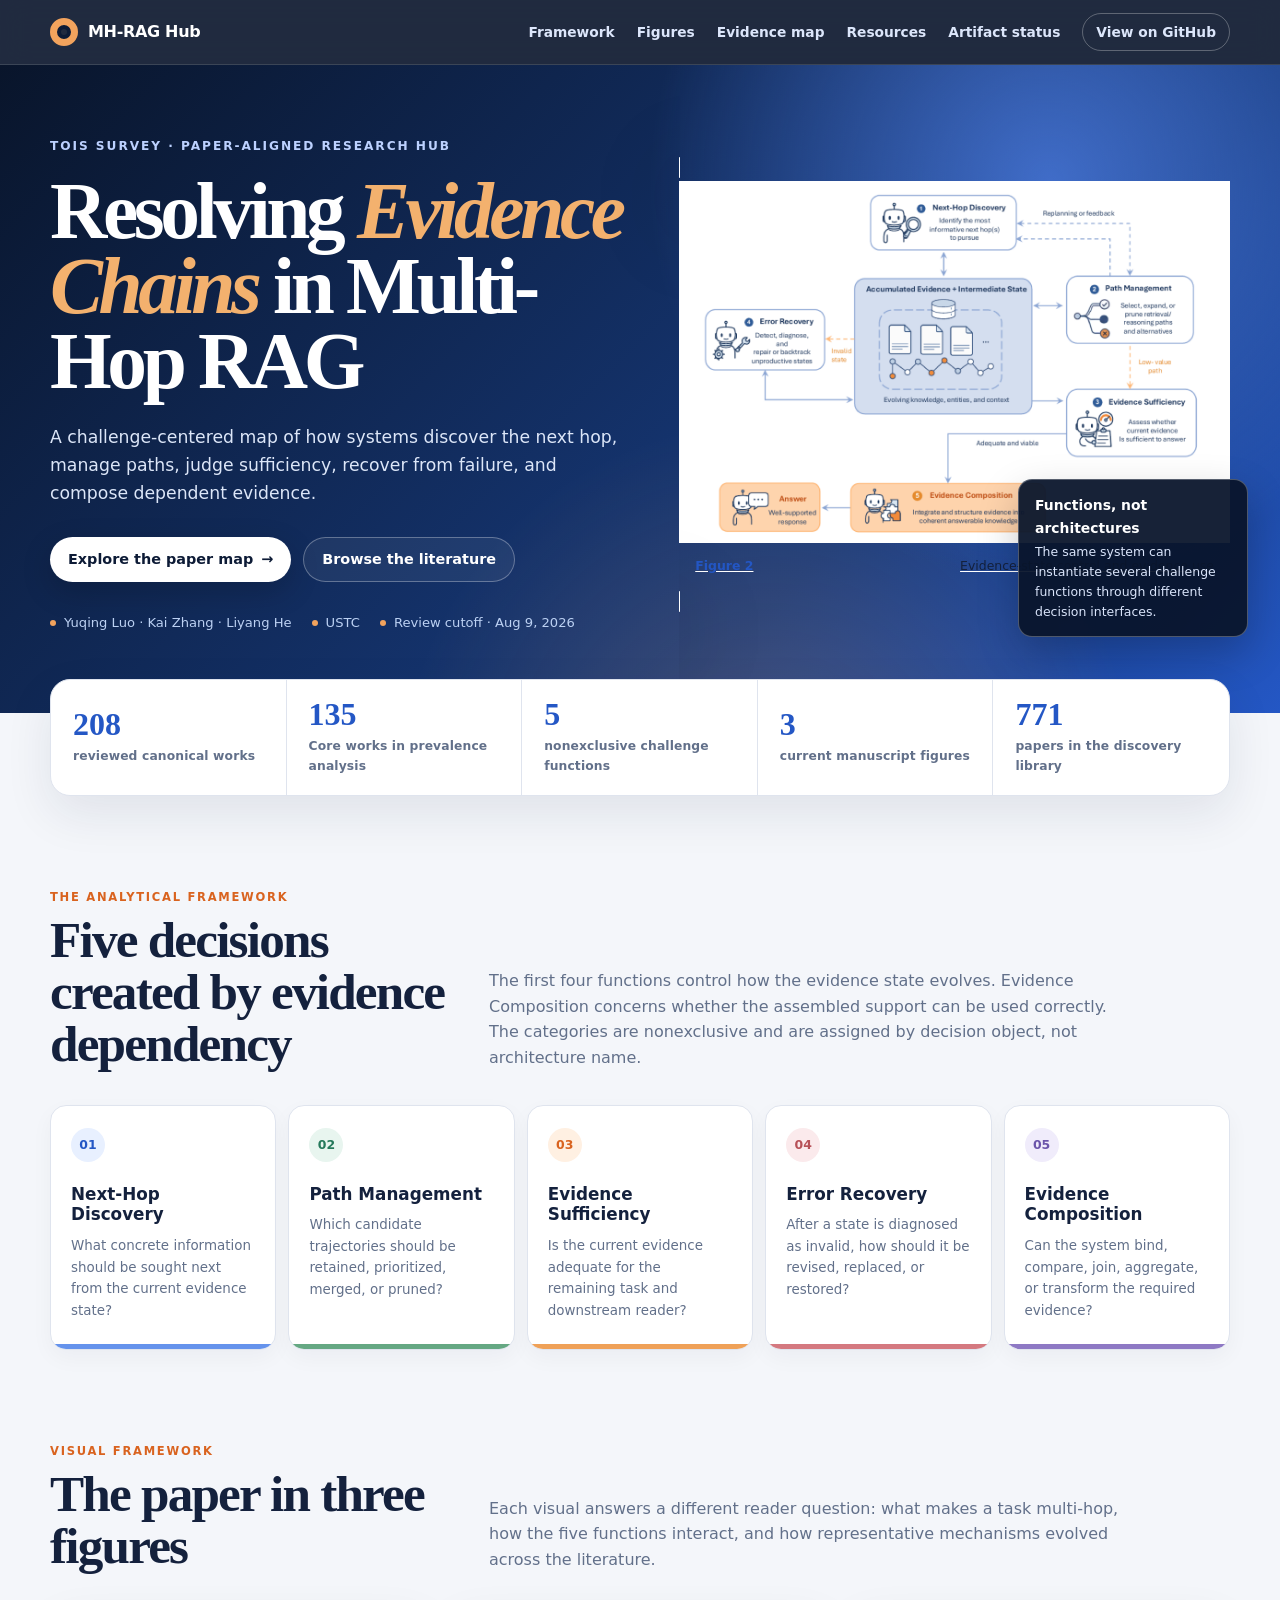
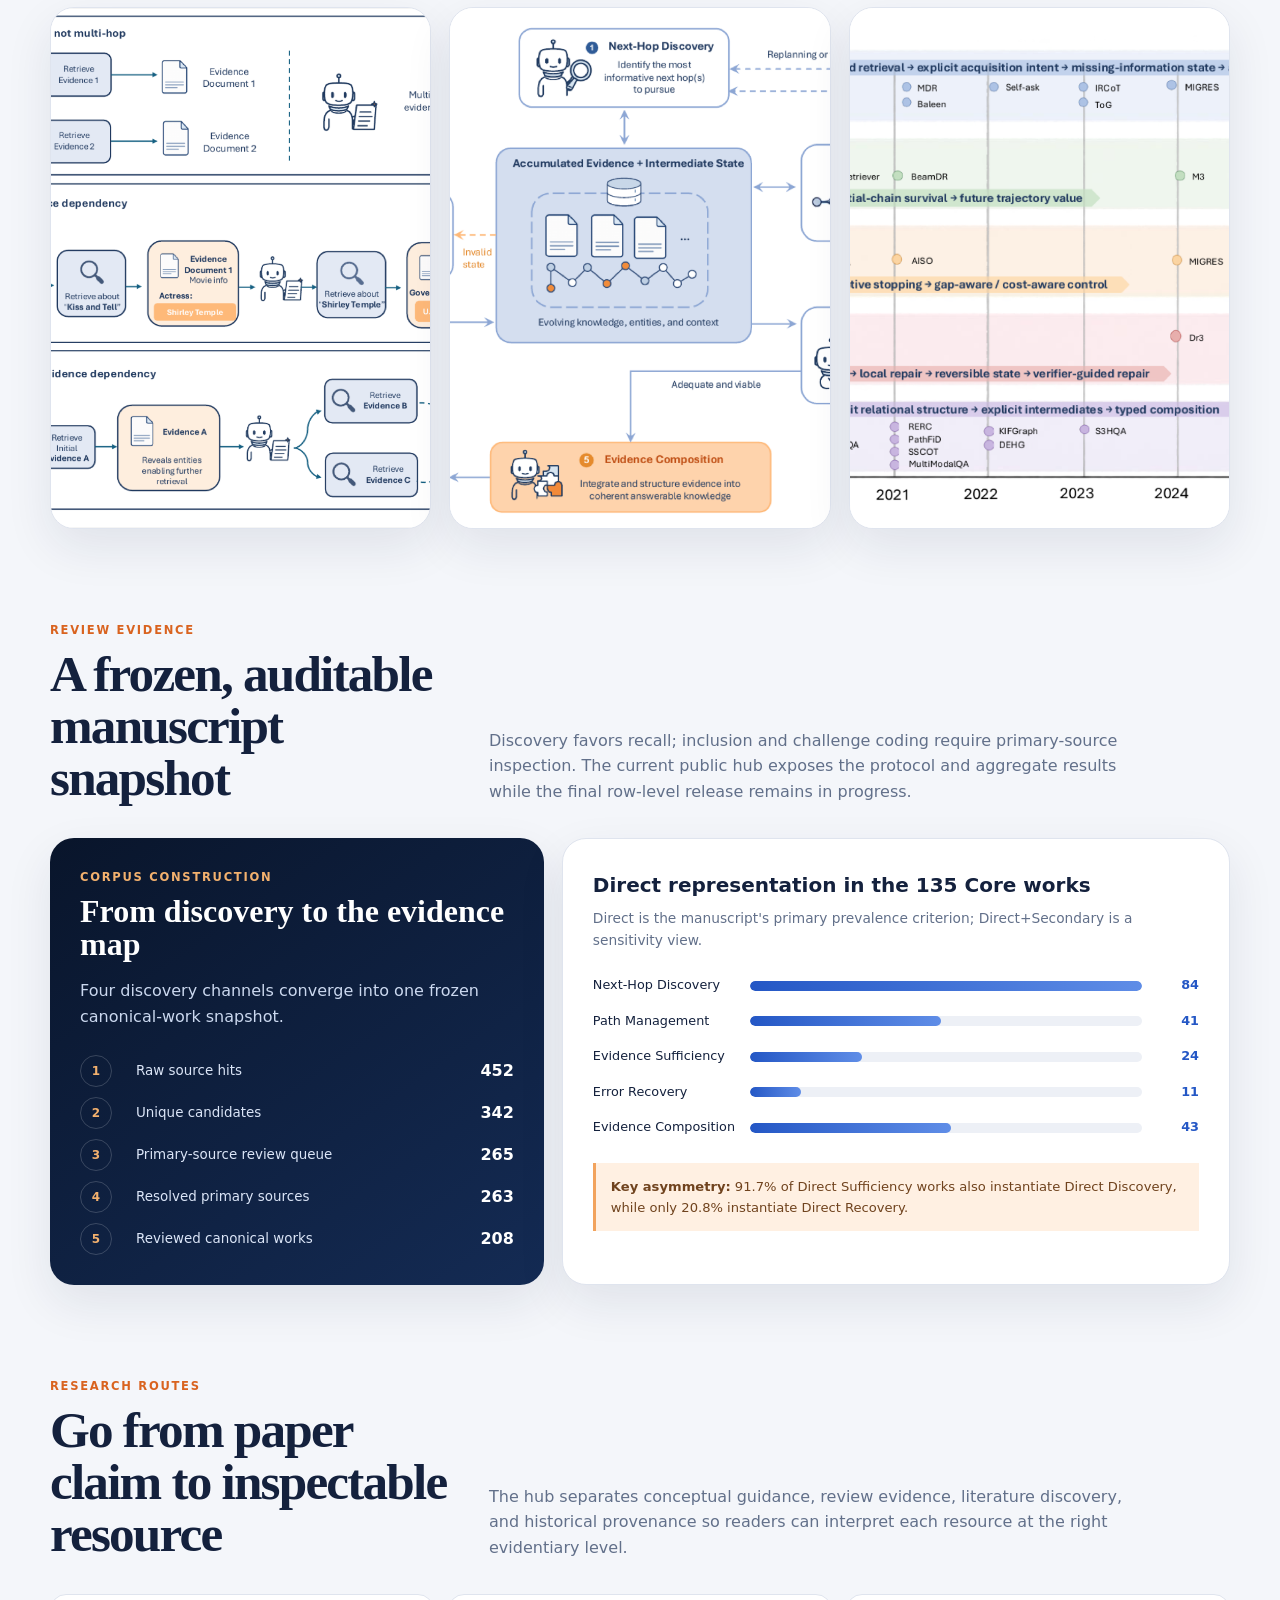
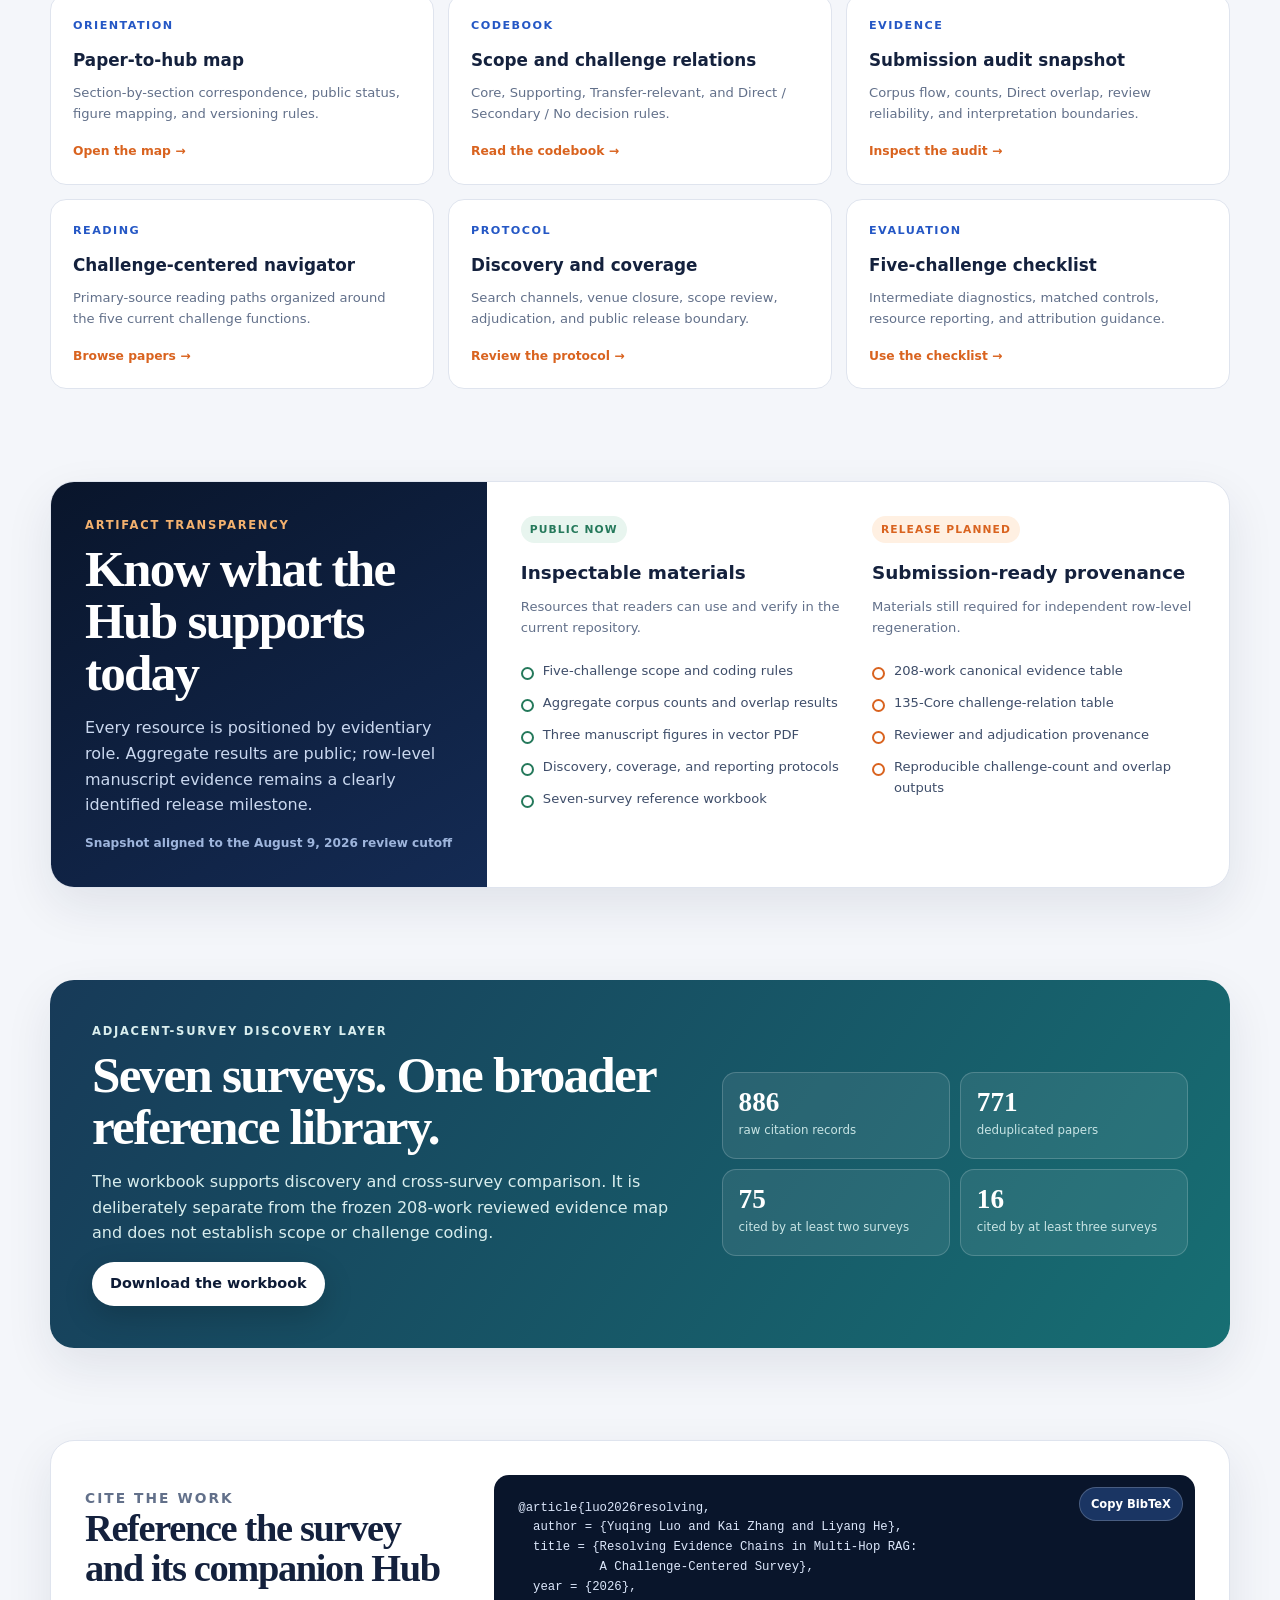
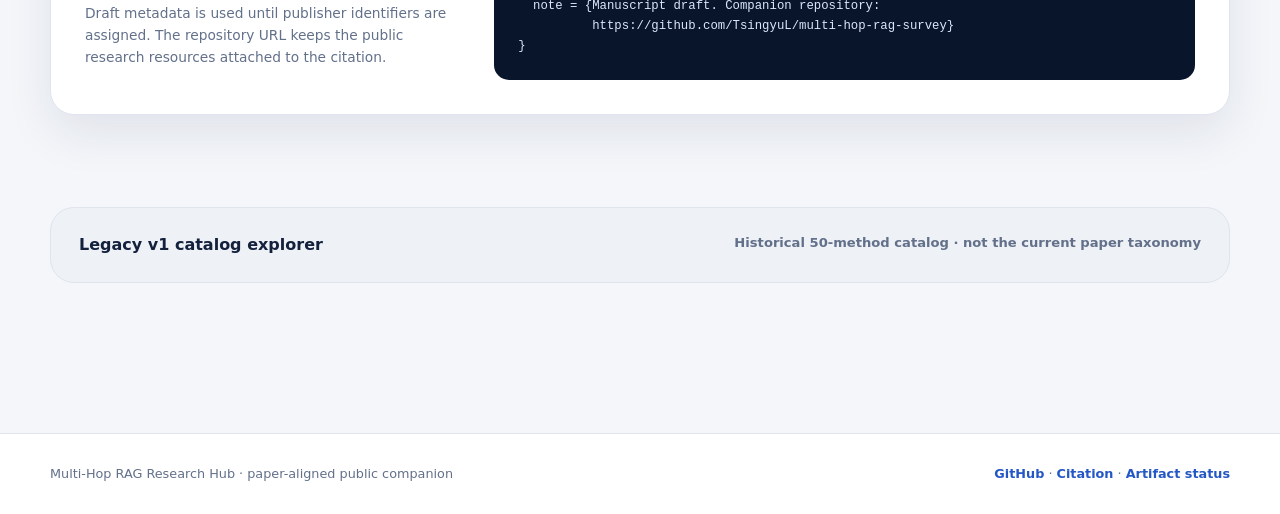
==== commit 110efc7b: "Refine hub navigation and artifact transparency" ====
--- a/docs/index.html
+++ b/docs/index.html
@@ -5,6 +5,18 @@
     <meta name="viewport" content="width=device-width, initial-scale=1">
     <meta name="description" content="Paper-aligned research hub for Resolving Evidence Chains in Multi-Hop RAG.">
     <meta name="theme-color" content="#0d1b36">
+    <link rel="canonical" href="https://tsingyul.github.io/multi-hop-rag-survey/">
+    <meta property="og:type" content="website">
+    <meta property="og:title" content="Resolving Evidence Chains in Multi-Hop RAG">
+    <meta property="og:description" content="Challenge-centered survey research hub with figures, review evidence, protocols, and literature resources.">
+    <meta property="og:url" content="https://tsingyul.github.io/multi-hop-rag-survey/">
+    <meta property="og:image" content="https://tsingyul.github.io/multi-hop-rag-survey/docs/assets/og-research-hub.jpg">
+    <meta property="og:image:width" content="1200">
+    <meta property="og:image:height" content="630">
+    <meta name="twitter:card" content="summary_large_image">
+    <meta name="twitter:title" content="Resolving Evidence Chains in Multi-Hop RAG">
+    <meta name="twitter:description" content="Challenge-centered survey research hub with figures, review evidence, protocols, and literature resources.">
+    <meta name="twitter:image" content="https://tsingyul.github.io/multi-hop-rag-survey/docs/assets/og-research-hub.jpg">
     <title>Multi-Hop RAG · Research Hub</title>
     <style>
       :root {
@@ -43,6 +55,10 @@
       a { color: inherit; }
       img { display: block; max-width: 100%; }
       button, input, select { font: inherit; }
+      [id] { scroll-margin-top: 86px; }
+      :focus-visible { outline: 3px solid #f3b16e; outline-offset: 4px; }
+      .skip-link { position: fixed; z-index: 30; top: -80px; left: 18px; border-radius: 0 0 10px 10px; background: #fff; color: var(--navy-900); padding: 10px 14px; font-weight: 800; }
+      .skip-link:focus { top: 0; }
       .wrap { width: min(1180px, calc(100% - 40px)); margin-inline: auto; }
       .topbar {
         position: sticky;
@@ -60,6 +76,13 @@
       .nav-links a { color: #dce6fb; font-size: .86rem; font-weight: 700; text-decoration: none; }
       .nav-links a:hover { color: #fff; }
       .nav-cta { border: 1px solid rgba(255,255,255,.28); border-radius: 999px; padding: 7px 13px; }
+      .mobile-menu { display: none; position: relative; }
+      .mobile-menu summary { cursor: pointer; list-style: none; border: 1px solid rgba(255,255,255,.28); border-radius: 999px; padding: 7px 13px; color: #fff; font-size: .82rem; font-weight: 800; }
+      .mobile-menu summary::-webkit-details-marker { display: none; }
+      .mobile-links { position: absolute; top: calc(100% + 10px); right: 0; display: grid; width: min(280px, calc(100vw - 28px)); overflow: hidden; border: 1px solid var(--line); border-radius: 14px; background: #fff; box-shadow: 0 20px 50px rgba(3,10,28,.3); }
+      .mobile-links a { border-bottom: 1px solid var(--line); padding: 12px 15px; color: var(--ink); font-size: .84rem; font-weight: 800; text-decoration: none; }
+      .mobile-links a:last-child { border-bottom: 0; color: var(--blue-700); }
+      .reading-progress { position: absolute; inset: auto 0 -1px; width: 0; height: 3px; background: linear-gradient(90deg, var(--orange-400), #fff0c8); transform-origin: left; }
       .hero {
         overflow: hidden;
         color: #fff;
@@ -145,6 +168,24 @@
       .resource h3 { margin: 12px 0 8px; font-size: 1.05rem; }
       .resource p { margin: 0; color: var(--muted); font-size: .82rem; }
       .resource em { margin-top: auto; padding-top: 18px; color: var(--orange-600); font-size: .77rem; font-style: normal; font-weight: 850; }
+      .status-board { display: grid; grid-template-columns: .74fr 1.26fr; overflow: hidden; border: 1px solid var(--line); border-radius: var(--radius-lg); background: var(--surface); box-shadow: var(--shadow); }
+      .status-intro { display: grid; align-content: space-between; min-height: 390px; padding: 34px; color: #fff; background: linear-gradient(150deg, var(--navy-950), var(--navy-800)); }
+      .status-intro .kicker { color: #f3b16e; }
+      .status-intro h2 { max-width: 420px; }
+      .status-intro p { color: #cad8ef; }
+      .status-date { align-self: end; color: #9eb5dc; font-size: .76rem; font-weight: 700; }
+      .status-columns { display: grid; grid-template-columns: 1fr 1fr; gap: 28px; padding: 34px; }
+      .status-column { display: flex; flex-direction: column; }
+      .status-label { align-self: flex-start; border-radius: 999px; padding: 5px 9px; font-size: .67rem; font-weight: 900; letter-spacing: .1em; text-transform: uppercase; }
+      .status-label.live { color: var(--green-600); background: var(--green-100); }
+      .status-label.planned { color: var(--orange-600); background: var(--orange-100); }
+      .status-column h3 { margin: 15px 0 8px; font-size: 1.15rem; }
+      .status-column > p { margin: 0; color: var(--muted); font-size: .82rem; }
+      .status-list { display: grid; gap: 11px; margin: 22px 0 0; padding: 0; list-style: none; }
+      .status-list li { position: relative; padding-left: 22px; color: #3e4d69; font-size: .82rem; }
+      .status-list li::before { content: ""; position: absolute; top: .58em; left: 0; width: 9px; height: 9px; border: 2px solid var(--status-tone); border-radius: 50%; background: var(--surface); }
+      .status-column:first-child { --status-tone: var(--green-600); }
+      .status-column:last-child { --status-tone: var(--orange-600); }
       .library-band { display: grid; grid-template-columns: 1.12fr .88fr; gap: 36px; align-items: center; border-radius: var(--radius-lg); color: #fff; background: linear-gradient(125deg, #173a58, #176f73); padding: 42px; box-shadow: var(--shadow); }
       .library-band h2 { max-width: 650px; }
       .library-band p { color: #d9eeee; }
@@ -152,6 +193,13 @@
       .library-stat { border: 1px solid rgba(255,255,255,.18); border-radius: 14px; background: rgba(255,255,255,.08); padding: 16px; }
       .library-stat strong { display: block; font: 650 1.7rem/1 "Iowan Old Style", Georgia, serif; }
       .library-stat span { color: #c9e5e5; font-size: .74rem; }
+      .citation-band { display: grid; grid-template-columns: .7fr 1.3fr; gap: 32px; align-items: center; border: 1px solid var(--line); border-radius: var(--radius-lg); background: #fff; padding: 34px; box-shadow: var(--shadow); }
+      .citation-band h2 { font-size: clamp(1.9rem, 3vw, 2.6rem); }
+      .citation-band p { margin-bottom: 0; color: var(--muted); font-size: .86rem; }
+      .citation-code { position: relative; min-width: 0; }
+      .citation-code pre { overflow-x: auto; margin: 0; border-radius: 15px; background: var(--navy-950); padding: 24px; color: #dce7fb; font: .77rem/1.6 ui-monospace, SFMono-Regular, Menlo, Consolas, monospace; }
+      .copy-button { position: absolute; top: 12px; right: 12px; cursor: pointer; border: 1px solid rgba(255,255,255,.2); border-radius: 999px; background: #1a3563; color: #fff; padding: 7px 11px; font-size: .72rem; font-weight: 850; }
+      .copy-button:hover { background: var(--blue-700); }
       .legacy { margin-top: 92px; border: 1px solid var(--line); border-radius: var(--radius-lg); background: #eef1f6; }
       .legacy summary { cursor: pointer; list-style: none; display: flex; justify-content: space-between; gap: 24px; padding: 24px 28px; font-weight: 850; }
       .legacy summary::-webkit-details-marker { display: none; }
@@ -179,7 +227,7 @@
       .footer-grid { display: flex; justify-content: space-between; gap: 30px; padding-block: 30px; color: var(--muted); font-size: .8rem; }
       .footer-grid a { color: var(--blue-700); font-weight: 750; text-decoration: none; }
       @media (max-width: 980px) {
-        .hero-grid, .section-head, .evidence-panel, .library-band { grid-template-columns: 1fr; }
+        .hero-grid, .section-head, .evidence-panel, .library-band, .status-board, .citation-band { grid-template-columns: 1fr; }
         .hero-grid { padding-block: 58px 76px; }
         .hero-visual { max-width: 680px; }
         .challenge-grid { grid-template-columns: repeat(2, 1fr); }
@@ -191,7 +239,8 @@
       @media (max-width: 720px) {
         .wrap { width: min(100% - 28px, 1180px); }
         .nav { min-height: 58px; }
-        .nav-links a:not(.nav-cta) { display: none; }
+        .nav-links { display: none; }
+        .mobile-menu { display: block; }
         .hero-grid { min-height: auto; gap: 40px; padding-block: 48px 62px; }
         h1 { font-size: clamp(3rem, 15vw, 4.3rem); }
         .lead { font-size: .98rem; }
@@ -203,11 +252,14 @@
         .stat:first-child, .stat:nth-child(2) { border-top: 0; }
         .section { padding-top: 70px; }
         .section-head { gap: 16px; }
-        .challenge-grid, .figure-grid, .resource-grid, .library-stats { grid-template-columns: 1fr; }
+        .challenge-grid, .figure-grid, .resource-grid, .library-stats, .status-columns { grid-template-columns: 1fr; }
         .challenge { min-height: auto; }
         .figure-copy p { min-height: auto; }
         .bar-row { grid-template-columns: 112px 1fr 38px; }
         .library-band { padding: 28px 22px; }
+        .status-intro { min-height: auto; gap: 38px; padding: 28px 22px; }
+        .status-columns, .citation-band { padding: 26px 20px; }
+        .citation-code pre { padding: 54px 18px 18px; font-size: .69rem; }
         .filters { grid-template-columns: 1fr; }
         .legacy summary { display: grid; padding: 20px; }
         .legacy-body { padding: 18px; }
@@ -220,6 +272,7 @@
     </style>
   </head>
   <body>
+    <a class="skip-link" href="#main-content">Skip to main content</a>
     <div class="topbar">
       <nav class="nav wrap" aria-label="Primary navigation">
         <a class="brand" href="#top"><span class="brand-mark" aria-hidden="true"></span>MH-RAG Hub</a>
@@ -228,9 +281,22 @@
           <a href="#figures">Figures</a>
           <a href="#evidence">Evidence map</a>
           <a href="#resources">Resources</a>
+          <a href="#status">Artifact status</a>
           <a class="nav-cta" href="https://github.com/TsingyuL/multi-hop-rag-survey">View on GitHub</a>
         </div>
+        <details class="mobile-menu">
+          <summary>Menu</summary>
+          <div class="mobile-links">
+            <a href="#framework">Framework</a>
+            <a href="#figures">Figures</a>
+            <a href="#evidence">Evidence map</a>
+            <a href="#resources">Resources</a>
+            <a href="#status">Artifact status</a>
+            <a href="https://github.com/TsingyuL/multi-hop-rag-survey">View on GitHub</a>
+          </div>
+        </details>
       </nav>
+      <div class="reading-progress" id="reading-progress" aria-hidden="true"></div>
     </div>
 
     <header class="hero" id="top">
@@ -259,7 +325,7 @@
       </div>
     </header>
 
-    <main>
+    <main id="main-content">
       <div class="stats wrap" aria-label="Current manuscript snapshot">
         <div class="stat"><strong>208</strong><span>reviewed canonical works</span></div>
         <div class="stat"><strong>135</strong><span>Core works in prevalence analysis</span></div>
@@ -351,6 +417,40 @@
         </div>
       </section>
 
+      <section class="section wrap" id="status">
+        <div class="status-board">
+          <div class="status-intro">
+            <div><p class="kicker">Artifact transparency</p><h2>Know what the Hub supports today</h2><p>Every resource is positioned by evidentiary role. Aggregate results are public; row-level manuscript evidence remains a clearly identified release milestone.</p></div>
+            <span class="status-date">Snapshot aligned to the August 9, 2026 review cutoff</span>
+          </div>
+          <div class="status-columns">
+            <div class="status-column">
+              <span class="status-label live">Public now</span>
+              <h3>Inspectable materials</h3>
+              <p>Resources that readers can use and verify in the current repository.</p>
+              <ul class="status-list">
+                <li>Five-challenge scope and coding rules</li>
+                <li>Aggregate corpus counts and overlap results</li>
+                <li>Three manuscript figures in vector PDF</li>
+                <li>Discovery, coverage, and reporting protocols</li>
+                <li>Seven-survey reference workbook</li>
+              </ul>
+            </div>
+            <div class="status-column">
+              <span class="status-label planned">Release planned</span>
+              <h3>Submission-ready provenance</h3>
+              <p>Materials still required for independent row-level regeneration.</p>
+              <ul class="status-list">
+                <li>208-work canonical evidence table</li>
+                <li>135-Core challenge-relation table</li>
+                <li>Reviewer and adjudication provenance</li>
+                <li>Reproducible challenge-count and overlap outputs</li>
+              </ul>
+            </div>
+          </div>
+        </div>
+      </section>
+
       <section class="section wrap">
         <div class="library-band">
           <div><p class="kicker">Adjacent-survey discovery layer</p><h2>Seven surveys. One broader reference library.</h2><p>The workbook supports discovery and cross-survey comparison. It is deliberately separate from the frozen 208-work reviewed evidence map and does not establish scope or challenge coding.</p><a class="button primary" href="../literature/reference_library.xlsx">Download the workbook</a></div>
@@ -359,6 +459,23 @@
             <div class="library-stat"><strong>771</strong><span>deduplicated papers</span></div>
             <div class="library-stat"><strong>75</strong><span>cited by at least two surveys</span></div>
             <div class="library-stat"><strong>16</strong><span>cited by at least three surveys</span></div>
+          </div>
+        </div>
+      </section>
+
+      <section class="section wrap" id="citation">
+        <div class="citation-band">
+          <div><p class="kicker">Cite the work</p><h2>Reference the survey and its companion Hub</h2><p>Draft metadata is used until publisher identifiers are assigned. The repository URL keeps the public research resources attached to the citation.</p></div>
+          <div class="citation-code">
+            <button class="copy-button" id="copy-citation" type="button">Copy BibTeX</button>
+            <pre id="bibtex" tabindex="0">@article{luo2026resolving,
+  author = {Yuqing Luo and Kai Zhang and Liyang He},
+  title = {Resolving Evidence Chains in Multi-Hop RAG:
+           A Challenge-Centered Survey},
+  year = {2026},
+  note = {Manuscript draft. Companion repository:
+          https://github.com/TsingyuL/multi-hop-rag-survey}
+}</pre>
           </div>
         </div>
       </section>
@@ -387,39 +504,69 @@
     </footer>
 
     <script>
+      const progress = document.querySelector("#reading-progress");
+      const updateProgress = () => {
+        const max = document.documentElement.scrollHeight - window.innerHeight;
+        progress.style.width = `${max > 0 ? Math.min(100, (window.scrollY / max) * 100) : 0}%`;
+      };
+      document.addEventListener("scroll", updateProgress, { passive: true });
+      updateProgress();
+
+      const mobileMenu = document.querySelector(".mobile-menu");
+      document.querySelectorAll(".mobile-links a").forEach(link => link.addEventListener("click", () => { mobileMenu.open = false; }));
+
+      const copyButton = document.querySelector("#copy-citation");
+      copyButton.addEventListener("click", async () => {
+        const original = copyButton.textContent;
+        try {
+          await navigator.clipboard.writeText(document.querySelector("#bibtex").textContent);
+          copyButton.textContent = "Copied";
+        } catch {
+          copyButton.textContent = "Select text to copy";
+          document.querySelector("#bibtex").focus();
+        }
+        window.setTimeout(() => { copyButton.textContent = original; }, 2200);
+      });
+
       const fields = ["estimand", "family", "year"];
       const labels = { observability: "observability", selection_preservation: "selection preservation", exposure: "exposure", fusion: "fusion", faithfulness: "faithfulness", joint: "joint" };
       const escapeHTML = value => String(value).replace(/[&<>'"]/g, char => ({"&":"&amp;","<":"&lt;",">":"&gt;","'":"&#39;","\"":"&quot;"})[char]);
       const split = value => value.split(";").map(item => item.trim()).filter(Boolean);
       const tag = (text, color = "") => `<span class="tag ${color}">${escapeHTML(text)}</span>`;
-      fetch("data/catalog.json")
-        .then(response => { if (!response.ok) throw new Error("catalog unavailable"); return response.json(); })
-        .then(catalog => {
-          const methods = catalog.methods.sort((a, b) => Number(b.year) - Number(a.year) || a.title.localeCompare(b.title));
-          const options = { estimand: [...new Set(methods.map(row => row.primary_estimand))].sort(), family: [...new Set(methods.map(row => row.architectural_family))].sort(), year: [...new Set(methods.map(row => row.year))].sort((a, b) => b - a) };
-          fields.forEach(id => options[id].forEach(value => document.querySelector(`#${id}`).insertAdjacentHTML("beforeend", `<option value="${escapeHTML(value)}">${escapeHTML(labels[value] || value)}</option>`)));
-          const render = () => {
-            const query = document.querySelector("#search").value.toLowerCase().trim();
-            const selected = Object.fromEntries(fields.map(id => [id, document.querySelector(`#${id}`).value]));
-            const selectedMethods = methods.filter(row => {
-              const haystack = [row.title, row.tasks, row.datasets, row.notes, row.venue].join(" ").toLowerCase();
-              return (!query || haystack.includes(query)) && (!selected.estimand || row.primary_estimand === selected.estimand) && (!selected.family || row.architectural_family === selected.family) && (!selected.year || row.year === selected.year);
-            });
-            document.querySelector("#result-line").textContent = `${selectedMethods.length} of ${methods.length} legacy methods shown`;
-            document.querySelector("#rows").innerHTML = selectedMethods.length ? selectedMethods.map(row => `
-              <tr>
-                <td><a class="paper" href="${escapeHTML(row.source_url)}" target="_blank" rel="noopener">${escapeHTML(row.title)}</a><span class="venue">${escapeHTML(row.venue)}</span></td>
-                <td>${escapeHTML(row.year)}</td>
-                <td>${tag(row.primary_estimand)}${tag(row.architectural_family, "teal")}</td>
-                <td>${split(row.tasks).map(item => tag(item)).join("")}<br>${split(row.datasets).map(item => tag(item, "teal")).join("")}</td>
-                <td>${row.code_url ? `<a class="code" href="${escapeHTML(row.code_url)}" target="_blank" rel="noopener">Code &nearr;</a>` : "—"}</td>
-              </tr>`).join("") : '<tr><td colspan="5" class="empty">No entries match these filters.</td></tr>';
-          };
-          document.querySelector("#search").addEventListener("input", render);
-          fields.forEach(id => document.querySelector(`#${id}`).addEventListener("change", render));
-          render();
-        })
-        .catch(() => { document.querySelector("#rows").innerHTML = '<tr><td colspan="5" class="empty">The legacy catalog data could not be loaded.</td></tr>'; });
+      const legacyExplorer = document.querySelector(".legacy");
+      const loadCatalog = () => {
+        fetch("data/catalog.json")
+          .then(response => { if (!response.ok) throw new Error("catalog unavailable"); return response.json(); })
+          .then(catalog => {
+            const methods = catalog.methods.sort((a, b) => Number(b.year) - Number(a.year) || a.title.localeCompare(b.title));
+            const options = { estimand: [...new Set(methods.map(row => row.primary_estimand))].sort(), family: [...new Set(methods.map(row => row.architectural_family))].sort(), year: [...new Set(methods.map(row => row.year))].sort((a, b) => b - a) };
+            fields.forEach(id => options[id].forEach(value => document.querySelector(`#${id}`).insertAdjacentHTML("beforeend", `<option value="${escapeHTML(value)}">${escapeHTML(labels[value] || value)}</option>`)));
+            const render = () => {
+              const query = document.querySelector("#search").value.toLowerCase().trim();
+              const selected = Object.fromEntries(fields.map(id => [id, document.querySelector(`#${id}`).value]));
+              const selectedMethods = methods.filter(row => {
+                const haystack = [row.title, row.tasks, row.datasets, row.notes, row.venue].join(" ").toLowerCase();
+                return (!query || haystack.includes(query)) && (!selected.estimand || row.primary_estimand === selected.estimand) && (!selected.family || row.architectural_family === selected.family) && (!selected.year || row.year === selected.year);
+              });
+              document.querySelector("#result-line").textContent = `${selectedMethods.length} of ${methods.length} legacy methods shown`;
+              document.querySelector("#rows").innerHTML = selectedMethods.length ? selectedMethods.map(row => `
+                <tr>
+                  <td><a class="paper" href="${escapeHTML(row.source_url)}" target="_blank" rel="noopener">${escapeHTML(row.title)}</a><span class="venue">${escapeHTML(row.venue)}</span></td>
+                  <td>${escapeHTML(row.year)}</td>
+                  <td>${tag(row.primary_estimand)}${tag(row.architectural_family, "teal")}</td>
+                  <td>${split(row.tasks).map(item => tag(item)).join("")}<br>${split(row.datasets).map(item => tag(item, "teal")).join("")}</td>
+                  <td>${row.code_url ? `<a class="code" href="${escapeHTML(row.code_url)}" target="_blank" rel="noopener">Code &nearr;</a>` : "—"}</td>
+                </tr>`).join("") : '<tr><td colspan="5" class="empty">No entries match these filters.</td></tr>';
+            };
+            document.querySelector("#search").addEventListener("input", render);
+            fields.forEach(id => document.querySelector(`#${id}`).addEventListener("change", render));
+            render();
+          })
+          .catch(() => { document.querySelector("#rows").innerHTML = '<tr><td colspan="5" class="empty">The legacy catalog data could not be loaded.</td></tr>'; });
+      };
+      legacyExplorer.addEventListener("toggle", () => {
+        if (legacyExplorer.open) loadCatalog();
+      }, { once: true });
     </script>
   </body>
 </html>
